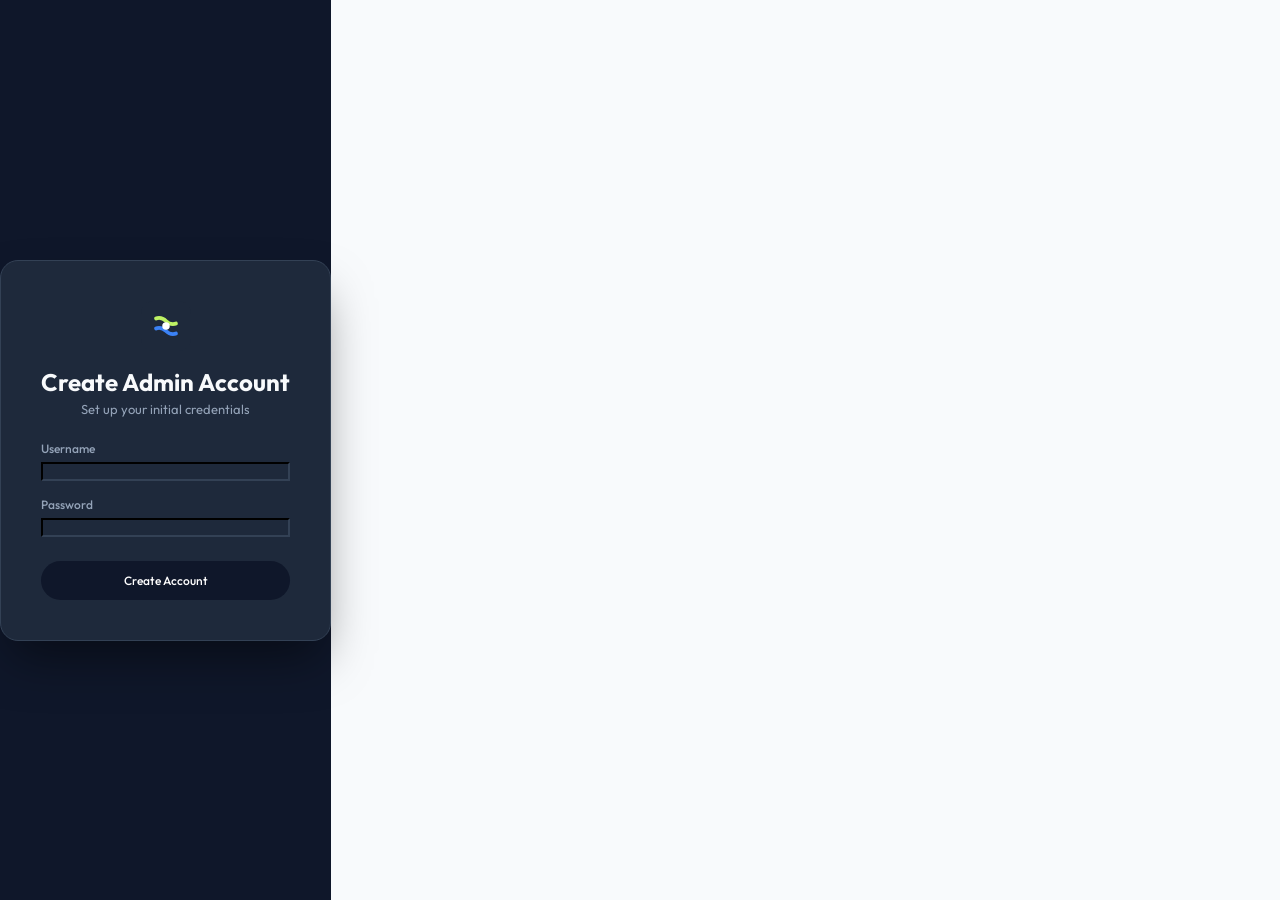
==== index.html @ 978e41ad "Add files via upload" ====
<!DOCTYPE html>
<html lang="en">
<head>
  <meta charset="UTF-8">
  <meta name="viewport" content="width=device-width, initial-scale=1.0">
  <meta name="description" content="Startify - Premium SaaS-style personal project tracker and process analytics dashboard. Measure, track, and optimize your workflows in real-time.">
  <title>Startify — Project Tracker & Process Dashboard</title>
  
  <!-- CSS Stylesheet -->
  <link rel="stylesheet" href="style.css">
  
  <!-- Chart.js CDN for Analytics Graphs -->
  <script src="https://cdn.jsdelivr.net/npm/chart.js"></script>
  <!-- jsPDF + html2canvas for PDF Export -->
  <script src="https://cdnjs.cloudflare.com/ajax/libs/jspdf/2.5.1/jspdf.umd.min.js"></script>
  <script src="https://cdnjs.cloudflare.com/ajax/libs/html2canvas/1.4.1/html2canvas.min.js"></script>
</head>
<body>
  
  <!-- ===== LOGIN VIEW ===== -->
  <div id="login-view-content" style="display: flex; align-items: center; justify-content: center; height: 100vh; background: #0f172a;">
    <div class="login-card">
      <div style="text-align: center; margin-bottom: 24px;">
        <svg viewBox="0 0 40 40" fill="none" style="width: 50px; height: 50px; display: inline-block; margin-bottom: 12px;">
          <rect width="40" height="40" rx="10" fill="#1e293b"/>
          <path d="M12 14C12 14 16 12 20 16C24 20 28 18 28 18" stroke="#bef264" stroke-width="3" stroke-linecap="round"/>
          <path d="M12 22C12 22 16 20 20 24C24 28 28 26 28 26" stroke="#3b82f6" stroke-width="3" stroke-linecap="round"/>
          <circle cx="20" cy="20" r="3" fill="#ffffff"/>
        </svg>
        <h2 id="login-title" style="color: #f8fafc; font-size: 24px;">Welcome Back</h2>
        <p id="login-subtitle" style="color: #94a3b8; font-size: 13px; margin-top: 4px;">Sign in to Startify Dashboard</p>
      </div>
      
      <form id="login-form" onsubmit="event.preventDefault();">
        <div class="form-group">
          <label style="color: #94a3b8;">Username</label>
          <input type="text" id="login-username" class="modal-input" required autocomplete="username" style="background: #1e293b; color: #fff; border-color: #334155;">
        </div>
        <div class="form-group" style="margin-top: 16px;">
          <label style="color: #94a3b8;">Password</label>
          <input type="password" id="login-password" class="modal-input" required autocomplete="current-password" style="background: #1e293b; color: #fff; border-color: #334155;">
        </div>
        <div id="login-error" style="color: #f43f5e; font-size: 12px; margin-top: 12px; display: none;">Invalid username or password.</div>
        <button type="submit" class="primary-btn" id="login-submit-btn" style="width: 100%; margin-top: 24px; padding: 12px; justify-content: center;">Sign In</button>
      </form>
    </div>
  </div>

  <!-- ===== MAIN APP (Hidden initially) ===== -->
  <div class="dashboard-container" id="app-container" style="display: none;">
    <!-- Sidebar Navigation -->
    <aside class="sidebar" aria-label="Main Navigation">
      <div class="logo-container">
        <!-- Startify Stylized double-arc Logo -->
        <svg class="logo-svg" viewBox="0 0 40 40" fill="none" xmlns="http://www.w3.org/2000/svg" id="sidebar-logo">
          <rect width="40" height="40" rx="10" fill="#0f172a"/>
          <path d="M12 14C12 14 16 12 20 16C24 20 28 18 28 18" stroke="#bef264" stroke-width="3" stroke-linecap="round"/>
          <path d="M12 22C12 22 16 20 20 24C24 28 28 26 28 26" stroke="#3b82f6" stroke-width="3" stroke-linecap="round"/>
          <circle cx="20" cy="20" r="3" fill="#ffffff"/>
        </svg>
      </div>
      
      <nav class="nav-links">
        <div class="nav-item active" title="Dashboard" id="nav-dashboard">
          <svg width="20" height="20" viewBox="0 0 24 24" fill="none" stroke="currentColor" stroke-width="2" stroke-linecap="round" stroke-linejoin="round"><rect x="3" y="3" width="7" height="9"></rect><rect x="14" y="3" width="7" height="5"></rect><rect x="14" y="12" width="7" height="9"></rect><rect x="3" y="16" width="7" height="5"></rect></svg>
        </div>
        <div class="nav-item" title="Projects" id="nav-projects-shortcut">
          <svg width="20" height="20" viewBox="0 0 24 24" fill="none" stroke="currentColor" stroke-width="2" stroke-linecap="round" stroke-linejoin="round"><path d="M22 19a2 2 0 0 1-2 2H4a2 2 0 0 1-2-2V5a2 2 0 0 1 2-2h5l2 3h9a2 2 0 0 1 2 2z"></path></svg>
        </div>
        <div class="nav-item" title="Task List" id="nav-tasks-shortcut">
          <svg width="20" height="20" viewBox="0 0 24 24" fill="none" stroke="currentColor" stroke-width="2" stroke-linecap="round" stroke-linejoin="round"><line x1="8" y1="6" x2="21" y2="6"></line><line x1="8" y1="12" x2="21" y2="12"></line><line x1="8" y1="18" x2="21" y2="18"></line><line x1="3" y1="6" x2="3.01" y2="6"></line><line x1="3" y1="12" x2="3.01" y2="12"></line><line x1="3" y1="18" x2="3.01" y2="18"></line></svg>
        </div>
        <div class="nav-item" title="Gantt Timeline" id="nav-calendar">
          <svg width="20" height="20" viewBox="0 0 24 24" fill="none" stroke="currentColor" stroke-width="2" stroke-linecap="round" stroke-linejoin="round"><rect x="3" y="5" width="8" height="4" rx="1"></rect><rect x="9" y="11" width="12" height="4" rx="1"></rect><rect x="5" y="17" width="10" height="4" rx="1"></rect></svg>
        </div>
        <div class="nav-item" title="Project History" id="nav-history">
          <svg width="20" height="20" viewBox="0 0 24 24" fill="none" stroke="currentColor" stroke-width="2" stroke-linecap="round" stroke-linejoin="round"><path d="M12 8v4l3 3"></path><path d="M3.05 11a9 9 0 1 1 .5 4M3 21v-4h4"></path></svg>
        </div>
      </nav>
      
      <div class="sidebar-footer">
        <div class="nav-item" title="Settings" id="nav-settings">
          <svg width="20" height="20" viewBox="0 0 24 24" fill="none" stroke="currentColor" stroke-width="2" stroke-linecap="round" stroke-linejoin="round"><circle cx="12" cy="12" r="3"></circle><path d="M19.4 15a1.65 1.65 0 0 0 .33 1.82l.06.06a2 2 0 1 1-2.83 2.83l-.06-.06a1.65 1.65 0 0 0-1.82-.33 1.65 1.65 0 0 0-1 1.51V21a2 2 0 0 1-4 0v-.09A1.65 1.65 0 0 0 9 19.4a1.65 1.65 0 0 0-1.82.33l-.06.06a2 2 0 1 1-2.83-2.83l.06-.06a1.65 1.65 0 0 0 .33-1.82 1.65 1.65 0 0 0-1.51-1H3a2 2 0 0 1 0-4h.09A1.65 1.65 0 0 0 4.6 9a1.65 1.65 0 0 0-.33-1.82l-.06-.06a2 2 0 1 1 2.83-2.83l.06.06a1.65 1.65 0 0 0 1.82.33H9a1.65 1.65 0 0 0 1-1.51V3a2 2 0 0 1 4 0v.09a1.65 1.65 0 0 0 1 1.51 1.65 1.65 0 0 0 1.82-.33l.06-.06a2 2 0 1 1 2.83 2.83l-.06.06a1.65 1.65 0 0 0-.33 1.82V9a1.65 1.65 0 0 0 1.51 1H21a2 2 0 0 1 0 4h-.09a1.65 1.65 0 0 0-1.51 1z"></path></svg>
        </div>
        <div class="nav-item" title="Logout" id="nav-logout">
          <svg width="20" height="20" viewBox="0 0 24 24" fill="none" stroke="currentColor" stroke-width="2" stroke-linecap="round" stroke-linejoin="round"><path d="M9 21H5a2 2 0 0 1-2-2V5a2 2 0 0 1 2-2h4"></path><polyline points="16 17 21 12 16 7"></polyline><line x1="21" y1="12" x2="9" y2="12"></line></svg>
        </div>
      </div>
    </aside>
    
    <!-- Main Scrollable Dashboard Panel -->
    <main class="main-panel">
      
      <!-- Top Header -->
      <header class="header">
        <div class="account-selector" style="position: relative;">
          <span class="account-breadcrumbs">All Workspace > Personal</span>
          <h1 class="account-title" id="workspace-title">
            My Workspace
            <svg viewBox="0 0 24 24" fill="none" stroke="currentColor" stroke-width="2.5" stroke-linecap="round" stroke-linejoin="round"><polyline points="6 9 12 15 18 9"></polyline></svg>
          </h1>
          <div class="workspace-dropdown hidden" id="workspace-dropdown-menu">
            <!-- Dynamic projects list will be inserted here -->
          </div>
        </div>
        
        <div class="search-bar-container">
          <svg class="search-icon" viewBox="0 0 24 24" fill="none" stroke="currentColor" stroke-width="2" stroke-linecap="round" stroke-linejoin="round"><circle cx="11" cy="11" r="8"></circle><line x1="21" y1="21" x2="16.65" y2="16.65"></line></svg>
          <input type="text" class="search-input" id="global-search" placeholder="Search tasks, priorities, or project name...">
        </div>
        
        <div class="header-actions">
          <button class="header-btn" id="btn-export" title="Export JSON Backup">
            <svg width="18" height="18" viewBox="0 0 24 24" fill="none" stroke="currentColor" stroke-width="2" stroke-linecap="round" stroke-linejoin="round"><path d="M21 15v4a2 2 0 0 1-2 2H5a2 2 0 0 1-2-2v-4"></path><polyline points="17 8 12 3 7 8"></polyline><line x1="12" y1="3" x2="12" y2="15"></line></svg>
          </button>
          <button class="header-btn" id="btn-import" title="Import JSON Backup">
            <svg width="18" height="18" viewBox="0 0 24 24" fill="none" stroke="currentColor" stroke-width="2" stroke-linecap="round" stroke-linejoin="round"><path d="M21 15v4a2 2 0 0 1-2 2H5a2 2 0 0 1-2-2v-4"></path><polyline points="7 10 12 15 17 10"></polyline><line x1="12" y1="15" x2="12" y2="3"></line></svg>
          </button>
          <input type="file" id="import-file-input" class="hidden" accept=".json">
          <img class="avatar-img" src="https://images.unsplash.com/photo-1534528741775-53994a69daeb?auto=format&fit=crop&w=100&h=100&q=80" alt="User Avatar" id="user-avatar-btn">
        </div>
      </header>
      
      <div id="dashboard-view-content" style="display: flex; flex-direction: column; gap: 24px;">
        <!-- KPI Row (Identical to Startify KPI Badges) -->
      <section class="kpi-row" aria-label="Key Performance Indicators">
        
        <!-- Completed Goals -->
        <div class="kpi-card kpi-green" id="kpi-completed-goals">
          <div class="kpi-header">
            <span class="kpi-title">Goals Completed</span>
            <span class="kpi-percentage" id="kpi-completed-pct">0%</span>
          </div>
          <div class="kpi-value-container">
            <span class="kpi-value" id="kpi-completed-count">0</span>
          </div>
          <div class="kpi-progress-container">
            <div class="progress-bar-bg">
              <div class="progress-bar-fill" id="kpi-completed-progress-fill" style="width: 0%;"></div>
            </div>
          </div>
        </div>
        
        <!-- Active Tracking -->
        <div class="kpi-card kpi-yellow" id="kpi-active-tracking">
          <div class="kpi-header">
            <span class="kpi-title">Active Tracking</span>
            <span class="kpi-percentage" id="kpi-active-pct">0%</span>
          </div>
          <div class="kpi-value-container">
            <span class="kpi-value" id="kpi-active-count">0</span>
          </div>
          <div class="kpi-progress-container">
            <div class="progress-bar-bg">
              <div class="progress-bar-fill" id="kpi-active-progress-fill" style="width: 0%;"></div>
            </div>
          </div>
        </div>
        
        <!-- Setup Required (Total Tasks) -->
        <div class="kpi-card kpi-blue" id="kpi-setup-required">
          <div class="kpi-header">
            <span class="kpi-title">Setup / Total Tasks</span>
            <span class="kpi-percentage">Total</span>
          </div>
          <div class="kpi-value-container">
            <span class="kpi-value" id="kpi-total-count">0</span>
          </div>
          <div class="kpi-progress-container">
            <div class="progress-bar-bg">
              <div class="progress-bar-fill progress-bar-striped" id="kpi-total-progress-fill" style="width: 100%;"></div>
            </div>
          </div>
        </div>
        
        <!-- Critical Items (High priority) -->
        <div class="kpi-card kpi-red" id="kpi-errors">
          <div class="kpi-header">
            <span class="kpi-title">High Priority / Urgent</span>
            <span class="kpi-percentage" id="kpi-critical-pct">0%</span>
          </div>
          <div class="kpi-value-container">
            <span class="kpi-value" id="kpi-critical-count">0</span>
          </div>
          <div class="kpi-progress-container">
            <div class="progress-bar-bg">
              <div class="progress-bar-fill" id="kpi-critical-progress-fill" style="width: 0%; background-color: var(--color-red);"></div>
            </div>
          </div>
        </div>
      </section>
      
      <!-- Two-Column Layout (Left: projects, tasks, calendar; Right: sticky dark widget) -->
      <div class="dashboard-content-layout">
        
        <!-- Left Column (Main Scrollable Content) -->
        <div class="main-content-column">
          
          <!-- Projects Tracker & Progress Graph -->
          <div class="grid-card">
            <div class="card-header">
              <div class="card-title-group">
                <h2 class="card-title">Projects Directory</h2>
                <span class="card-subtitle" id="project-directory-count">Total 3 projects active</span>
              </div>
              <div class="card-controls">
                <button class="primary-btn" id="btn-add-project">
                  <svg width="14" height="14" viewBox="0 0 24 24" fill="none" stroke="currentColor" stroke-width="2.5" stroke-linecap="round" stroke-linejoin="round"><line x1="12" y1="5" x2="12" y2="19"></line><line x1="5" y1="12" x2="19" y2="12"></line></svg>
                  New Project
                </button>
              </div>
            </div>
            
            <!-- Projects List Container -->
            <div class="projects-list" id="projects-list-container">
              <!-- Dynamic elements will insert here -->
            </div>
            
            <!-- Line Chart showing progress comparison -->
            <div class="chart-container">
              <canvas id="progressLineChart"></canvas>
            </div>
          </div>

          <!-- Selected Project Tasks (Process Kanban list) -->
          <section class="bottom-panel" id="project-tasks-section">
            <div class="tasks-table-card">
              <div class="card-header" style="margin-bottom: 20px;">
                <div class="card-title-group">
                  <h2 class="card-title" id="selected-project-title">Project: Startify UI/UX Design</h2>
                  <span class="card-subtitle" id="selected-project-desc">Manage processes, updates, and checklist for the selected project.</span>
                </div>
                <div class="card-controls">
                  <button class="secondary-btn" id="btn-edit-project" style="margin-right: 4px;">Edit Project Details</button>
                  <button class="secondary-btn" id="btn-delete-project" style="margin-right: 4px; color: var(--color-red);">Delete Project</button>
                  <button class="secondary-btn" id="btn-archive-project" style="margin-right: 4px; color: var(--color-green);">
                    <svg width="13" height="13" viewBox="0 0 24 24" fill="none" stroke="currentColor" stroke-width="2.5" stroke-linecap="round" stroke-linejoin="round" style="vertical-align: middle; margin-right: 3px;"><polyline points="21 8 21 21 3 21 3 8"></polyline><rect x="1" y="3" width="22" height="5"></rect><line x1="10" y1="12" x2="14" y2="12"></line></svg>
                    Archive
                  </button>
                  <button class="primary-btn" id="btn-add-task">
                    <svg width="14" height="14" viewBox="0 0 24 24" fill="none" stroke="currentColor" stroke-width="2.5" stroke-linecap="round" stroke-linejoin="round"><line x1="12" y1="5" x2="12" y2="19"></line><line x1="5" y1="12" x2="19" y2="12"></line></svg>
                    Add Process Step
                  </button>
                </div>
              </div>
              
              <div style="overflow-x: auto; width: 100%;">
                <table class="tasks-table" style="width: 100%; min-width: 900px;">
                  <thead>
                    <tr>
                      <th style="width: 50px;">No.</th>
                      <th style="width: 140px; text-align: center;">Action</th>
                      <th>Task Detail</th>
                      <th style="width: 120px;">PIC</th>
                      <th style="width: 150px;">Plan Date</th>
                      <th style="width: 150px;">Actual Date</th>
                      <th style="width: 120px;">Status</th>
                    </tr>
                  </thead>
                  <tbody id="tasks-table-body">
                    <!-- Rendered via JS -->
                  </tbody>
                </table>
              </div>
            </div>
          </section>

        </div> <!-- /Left Column -->

        <!-- Right Column (Sticky Side Widget) -->
        <aside class="side-content-column">
          <!-- Dark Live Activity Box (Startify style widget) -->
          <div class="dark-widget">
            <div class="dark-widget-header">
              <span class="dark-widget-title">Live Process Activity</span>
              <div class="live-indicator">
                <div class="live-dot"></div>
                <span>TRACKING</span>
              </div>
            </div>
            
            <div class="dark-widget-main">
              <div class="dark-widget-number" id="live-in-progress-count">0</div>
              <div class="dark-widget-subtitle">Tasks currently in-progress</div>
              
              <!-- Dynamic simulated bar chart heights -->
              <div class="live-chart-container" id="live-bars-chart">
                <!-- Rendered via JS -->
              </div>
            </div>
            
            
            <div class="dark-widget-footer">
              <div class="footer-item">
                <span class="footer-label">My Overall Efficiency</span>
                <span class="footer-value">
                  <span id="footer-efficiency-pct">0%</span>
                  <span class="footer-bar-container">
                    <span class="footer-bar-fill" id="footer-efficiency-fill" style="width: 0%;"></span>
                  </span>
                </span>
              </div>
              <div class="footer-item">
                <span class="footer-label">Avg. Task Success Rate</span>
                <span class="footer-value" id="footer-success-rate">0%</span>
              </div>
              <div class="footer-item">
                <span class="footer-label">Active Project Burden</span>
                <span class="footer-value" id="footer-active-burden">0</span>
              </div>
            </div>
          </div>

          <!-- Active Processes Card (Shows in-progress tasks, details & uploaded images) -->
          <div class="grid-card" id="active-processes-widget" style="padding: 20px;">
            <div class="card-header" style="margin-bottom: 12px; padding-bottom: 8px; border-bottom: 1px solid var(--border-color-dark);">
              <div class="card-title-group">
                <h3 class="card-title" style="font-size: 14px; font-weight: 600;">Active Processes</h3>
                <span class="card-subtitle">Detailed view of in-progress tasks</span>
              </div>
            </div>
            <div id="active-processes-list" style="display: flex; flex-direction: column; gap: 16px; max-height: 400px; overflow-y: auto; padding-right: 4px;">
              <!-- Rendered via JS -->
            </div>
          </div>
        </aside>

      </div> <!-- /Two-Column Layout -->

      <!-- Gantt Timeline View (Replaces monthly calendar and spans full width) -->
      <section class="grid-card" id="calendar-view-content" style="width: 100%; margin-top: 12px; min-width: 0;">
        <div class="card-header">
          <div class="card-title-group">
            <h2 class="card-title" id="gantt-chart-title">Project Gantt Chart Timeline</h2>
            <span class="card-subtitle" id="gantt-chart-subtitle">Visualize process steps, durations, overlapping schedules, and status progress.</span>
          </div>
        </div>
        
        <div style="overflow-x: auto; width: 100%; margin-top: 16px;">
          <table class="tasks-table gantt-table" style="min-width: 2400px; width: 100%;">
            <thead id="gantt-table-head">
              <!-- Generated via JS -->
            </thead>
            <tbody id="gantt-table-body">
              <!-- Generated via JS -->
            </tbody>
          </table>
        </div>
      </section>

      </div> <!-- /dashboard-view-content -->

      <!-- ===== HISTORY VIEW ===== -->
      <div id="history-view-content" style="display: none; flex-direction: column; gap: 24px; padding: 0;">
        
        <!-- History Header -->
        <div class="grid-card" style="padding: 24px 28px;">
          <div class="card-header" style="margin-bottom: 0;">
            <div class="card-title-group">
              <h2 class="card-title">Project History Archive</h2>
              <span class="card-subtitle" id="history-count-label">Archived completed projects</span>
            </div>
            <div class="card-controls">
              <button class="secondary-btn" id="btn-back-to-dashboard">
                <svg width="13" height="13" viewBox="0 0 24 24" fill="none" stroke="currentColor" stroke-width="2.5" style="vertical-align: middle; margin-right: 4px;"><polyline points="15 18 9 12 15 6"></polyline></svg>
                Back to Dashboard
              </button>
            </div>
          </div>
        </div>

        <!-- History Cards Grid -->
        <div id="history-cards-container" style="display: grid; grid-template-columns: 1fr; gap: 16px;">
          <!-- Rendered via JS -->
        </div>

      </div> <!-- /history-view-content -->

      <!-- ===== SETTINGS VIEW ===== -->
      <div id="settings-view-content" style="display: none; flex-direction: column; gap: 24px; padding: 0;">
        <div class="grid-card" style="padding: 24px 28px;">
          <div class="card-header" style="margin-bottom: 16px; border-bottom: 1px solid var(--border-color-dark); padding-bottom: 16px;">
            <div class="card-title-group">
              <h2 class="card-title">System Settings</h2>
              <span class="card-subtitle">Manage users, security, and application preferences</span>
            </div>
          </div>

          <div style="display: grid; grid-template-columns: 1fr 2fr; gap: 32px;">
            <div>
              <h3 style="font-size: 14px; font-weight: 600; margin-bottom: 12px; color: var(--text-primary);">User Management</h3>
              <p style="font-size: 13px; color: var(--text-muted); line-height: 1.5;">Add new administrators or change existing passwords. Users created here can log into the dashboard.</p>
            </div>

            <div>
              <div id="users-list-container" style="display: flex; flex-direction: column; gap: 12px; margin-bottom: 24px;">
                <!-- Rendered via JS -->
              </div>

              <div style="background: var(--bg-primary); border: 1px solid var(--border-color); border-radius: var(--border-radius-md); padding: 16px;">
                <h4 style="font-size: 13px; font-weight: 600; margin-bottom: 12px;">Add New User</h4>
                <form id="add-user-form" style="display: grid; grid-template-columns: 1fr 1fr auto; gap: 12px; align-items: end;">
                  <div class="form-group">
                    <label>Username</label>
                    <input type="text" id="new-username" class="modal-input" required>
                  </div>
                  <div class="form-group">
                    <label>Password</label>
                    <input type="password" id="new-password" class="modal-input" required>
                  </div>
                  <button type="submit" class="primary-btn" style="height: 38px;">Add User</button>
                </form>
              </div>
            </div>
          </div>
        </div>
      </div> <!-- /settings-view-content -->
      
    </main>
  </div>

  <!-- Dialog Modals -->
  
  <!-- Add/Edit Project Modal -->
  <div class="modal-overlay" id="project-modal">
    <div class="modal-content">
      <div class="modal-header">
        <h3 class="modal-title" id="project-modal-title">New Project</h3>
        <button class="close-btn" id="btn-close-project-modal">
          <svg width="20" height="20" viewBox="0 0 24 24" fill="none" stroke="currentColor" stroke-width="2" stroke-linecap="round" stroke-linejoin="round"><line x1="18" y1="6" x2="6" y2="18"></line><line x1="6" y1="6" x2="18" y2="18"></line></svg>
        </button>
      </div>
      <form id="project-form">
        <input type="hidden" id="project-modal-id">
        <div class="form-group">
          <label for="project-modal-name">Project Name</label>
          <input type="text" class="form-control" id="project-modal-name" required placeholder="e.g. Mobile App Redesign">
        </div>
        <div class="form-group">
          <label for="project-modal-desc">Description</label>
          <input type="text" class="form-control" id="project-modal-desc" placeholder="Brief outline of the project goals...">
        </div>
        <div class="form-row" style="display: grid; grid-template-columns: 1fr 1fr; gap: 12px;">
          <div class="form-group">
            <label for="project-modal-category">Category</label>
            <input type="text" class="form-control" id="project-modal-category" placeholder="e.g. Design, Dev, Study">
          </div>
          <div class="form-group">
            <label for="project-modal-priority">Priority</label>
            <select class="form-control" id="project-modal-priority">
              <option value="Low">Low</option>
              <option value="Medium" selected>Medium</option>
              <option value="High">High</option>
              <option value="Critical">Critical</option>
            </select>
          </div>
        </div>
        <div class="form-row" style="display: grid; grid-template-columns: 1fr 1fr; gap: 12px; margin-top: 12px;">
          <div class="form-group">
            <label for="project-modal-start-date">Start Date</label>
            <input type="date" class="form-control" id="project-modal-start-date" required>
          </div>
          <div class="form-group">
            <label for="project-modal-end-date">End Date</label>
            <input type="date" class="form-control" id="project-modal-end-date" required>
          </div>
        </div>
        <div class="form-group">
          <label>Theme Color Accent</label>
          <div class="color-picker-grid" id="project-color-picker">
            <div class="color-option selected" style="background-color: #3b82f6;" data-color="#3b82f6"></div>
            <div class="color-option" style="background-color: #10b981;" data-color="#10b981"></div>
            <div class="color-option" style="background-color: #eab308;" data-color="#eab308"></div>
            <div class="color-option" style="background-color: #f43f5e;" data-color="#f43f5e"></div>
            <div class="color-option" style="background-color: #8b5cf6;" data-color="#8b5cf6"></div>
            <div class="color-option" style="background-color: #64748b;" data-color="#64748b"></div>
          </div>
        </div>
        <div class="modal-actions">
          <button type="button" class="secondary-btn" id="btn-cancel-project">Cancel</button>
          <button type="submit" class="primary-btn">Save Project</button>
        </div>
      </form>
    </div>
  </div>

  <!-- Add/Edit Task Modal -->
  <div class="modal-overlay" id="task-modal">
    <div class="modal-content">
      <div class="modal-header">
        <h3 class="modal-title" id="task-modal-title">New Process Step</h3>
        <button class="close-btn" id="btn-close-task-modal">
          <svg width="20" height="20" viewBox="0 0 24 24" fill="none" stroke="currentColor" stroke-width="2" stroke-linecap="round" stroke-linejoin="round"><line x1="18" y1="6" x2="6" y2="18"></line><line x1="6" y1="6" x2="18" y2="18"></line></svg>
        </button>
      </div>
      <form id="task-form">
        <input type="hidden" id="task-modal-id">
        <div class="form-group">
          <label for="task-modal-name">Task Description / Process Name</label>
          <input type="text" class="form-control" id="task-modal-name" required placeholder="e.g. Sketch dashboard wireframes">
        </div>
        <div class="form-row" style="display: grid; grid-template-columns: 1fr 1fr; gap: 12px; margin-top: 12px;">
          <div class="form-group">
            <label for="task-modal-pic">PIC (Person in Charge)</label>
            <input type="text" class="form-control" id="task-modal-pic" placeholder="e.g. QCC Team, Maintenance">
          </div>
          <div class="form-group">
            <label for="task-modal-priority">Priority</label>
            <select class="form-control" id="task-modal-priority">
              <option value="Low">Low</option>
              <option value="Medium" selected>Medium</option>
              <option value="High">High</option>
              <option value="Critical">Critical</option>
            </select>
          </div>
        </div>

        <div class="form-row" style="display: grid; grid-template-columns: 1fr 1fr; gap: 12px; margin-top: 12px;">
          <div class="form-group">
            <label for="task-modal-plan-start">Plan Start Date</label>
            <input type="date" class="form-control" id="task-modal-plan-start" required>
          </div>
          <div class="form-group">
            <label for="task-modal-plan-end">Plan End Date</label>
            <input type="date" class="form-control" id="task-modal-plan-end" required>
          </div>
        </div>

        <div class="form-row" style="display: grid; grid-template-columns: 1fr 1fr; gap: 12px; margin-top: 12px;">
          <div class="form-group">
            <label for="task-modal-actual-start">Actual Start Date (Optional)</label>
            <input type="date" class="form-control" id="task-modal-actual-start">
          </div>
          <div class="form-group">
            <label for="task-modal-actual-end">Actual End Date (Optional)</label>
            <input type="date" class="form-control" id="task-modal-actual-end">
          </div>
        </div>

        <div class="form-group" style="margin-top: 12px;">
          <label for="task-modal-status">Process Stage</label>
          <select class="form-control" id="task-modal-status">
            <option value="Backlog">Backlog</option>
            <option value="In Progress">In Progress</option>
            <option value="Review">In Review</option>
            <option value="Completed">Completed</option>
          </select>
        </div>

        <!-- Task Details & Notes -->
        <div class="form-group" style="margin-top: 12px;">
          <label for="task-modal-notes">Process Details / Progress Notes</label>
          <textarea class="form-control" id="task-modal-notes" rows="3" placeholder="Describe the current progress, blockages, or details..."></textarea>
        </div>

        <!-- Task Image Upload -->
        <div class="form-group" style="margin-top: 12px;">
          <label for="task-modal-image">Upload Progress/Status Image</label>
          <input type="file" id="task-modal-image" class="form-control" accept="image/*">
          <input type="hidden" id="task-modal-image-base64">
          <div id="task-modal-image-preview" style="margin-top: 8px; display: none; flex-direction: column; gap: 6px;">
            <img src="" style="max-width: 100%; max-height: 120px; object-fit: contain; border-radius: var(--border-radius-sm); border: 1px solid var(--border-color-dark);">
            <button type="button" id="btn-remove-task-image" class="secondary-btn" style="padding: 4px 8px; font-size: 11px; align-self: flex-start;">Remove Image</button>
          </div>
        </div>

        <div class="modal-actions" style="margin-top: 20px;">
          <button type="button" class="secondary-btn" id="btn-cancel-task">Cancel</button>
          <button type="submit" class="primary-btn">Save Step</button>
        </div>
      </form>
    </div>
  </div>

  <!-- JavaScript Application Entry point -->
  <script src="mockData.js"></script>
  <script src="app.js?v=2"></script>
</body>
</html>
---- style.css ----
/* Import Outfit font from Google Fonts */
@import url('https://fonts.googleapis.com/css2?family=Outfit:wght@300;400;500;600;700&display=swap');

/* CSS Reset & Variable Definitions */
:root {
  --bg-primary: #f8fafc;
  --bg-sidebar: #ffffff;
  --bg-card: #ffffff;
  --border-color: #f1f5f9;
  --border-color-dark: #e2e8f0;
  
  --text-primary: #0f172a;
  --text-secondary: #475569;
  --text-muted: #94a3b8;
  
  /* Startify Color Accents */
  --color-green: #10b981;
  --color-green-light: #ecfdf5;
  --color-yellow: #eab308;
  --color-yellow-lime: #a3e635; /* Neon yellow/lime in Startify */
  --color-yellow-light: #fef9c3;
  --color-blue: #3b82f6;
  --color-blue-light: #eff6ff;
  --color-red: #f43f5e;
  --color-red-light: #fff1f2;
  
  /* Dark Widget Palette */
  --bg-dark-card: #0f172a;
  --text-dark-primary: #ffffff;
  --text-dark-secondary: #94a3b8;
  --border-dark-card: #1e293b;
  
  /* Styling Tokens */
  --shadow-soft: 0 4px 30px rgba(0, 0, 0, 0.02);
  --shadow-card: 0 10px 40px -10px rgba(15, 23, 42, 0.03), 0 1px 3px rgba(15, 23, 42, 0.01);
  --shadow-dark: 0 20px 40px -15px rgba(0, 0, 0, 0.3);
  --border-radius-sm: 8px;
  --border-radius-md: 12px;
  --border-radius-lg: 18px;
  --border-radius-full: 9999px;
  
  --transition-smooth: all 0.3s cubic-bezier(0.4, 0, 0.2, 1);
}

* {
  box-sizing: border-box;
  margin: 0;
  padding: 0;
}

body {
  font-family: 'Outfit', sans-serif;
  background-color: var(--bg-primary);
  color: var(--text-primary);
  height: 100vh;
  overflow: hidden;
  display: flex;
}

/* Dashboard Layout */
.dashboard-container {
  display: flex;
  width: 100%;
  height: 100vh;
}

/* Narrow Sidebar */
.sidebar {
  width: 80px;
  background-color: var(--bg-sidebar);
  border-right: 1px solid var(--border-color-dark);
  display: flex;
  flex-direction: column;
  align-items: center;
  justify-content: space-between;
  padding: 24px 0;
  z-index: 10;
  flex-shrink: 0;
}

.logo-container {
  margin-bottom: 24px;
}

.logo-svg {
  width: 36px;
  height: 36px;
  cursor: pointer;
}

.nav-links {
  display: flex;
  flex-direction: column;
  gap: 16px;
  align-items: center;
  flex-grow: 1;
  justify-content: center;
}

.nav-item {
  width: 48px;
  height: 48px;
  border-radius: var(--border-radius-md);
  display: flex;
  align-items: center;
  justify-content: center;
  color: var(--text-muted);
  cursor: pointer;
  transition: var(--transition-smooth);
  position: relative;
}

.nav-item:hover, .nav-item.active {
  color: var(--text-primary);
  background-color: var(--bg-primary);
}

.nav-item.active::after {
  content: '';
  position: absolute;
  left: 0;
  width: 4px;
  height: 16px;
  background-color: var(--color-blue);
  border-radius: 0 var(--border-radius-sm) var(--border-radius-sm) 0;
}

.sidebar-footer {
  margin-top: auto;
}

/* Main Dashboard Panel */
.main-panel {
  flex-grow: 1;
  display: flex;
  flex-direction: column;
  height: 100vh;
  overflow-y: auto;
  padding: 24px;
  gap: 24px;
}

/* Header Component */
.header {
  display: flex;
  align-items: center;
  justify-content: space-between;
  padding-bottom: 8px;
}

.account-selector {
  display: flex;
  flex-direction: column;
}

.account-breadcrumbs {
  font-size: 11px;
  color: var(--text-muted);
  text-transform: uppercase;
  letter-spacing: 0.5px;
}

.account-title {
  font-size: 18px;
  font-weight: 600;
  color: var(--text-primary);
  display: flex;
  align-items: center;
  gap: 6px;
  cursor: pointer;
}

.account-title svg {
  width: 14px;
  height: 14px;
  color: var(--text-muted);
}

.search-bar-container {
  width: 400px;
  position: relative;
}

.search-input {
  width: 100%;
  padding: 10px 16px 10px 40px;
  border: 1px solid var(--border-color-dark);
  background-color: #ffffff;
  border-radius: var(--border-radius-full);
  font-family: inherit;
  font-size: 13px;
  color: var(--text-primary);
  outline: none;
  transition: var(--transition-smooth);
}

.search-input:focus {
  border-color: var(--color-blue);
  box-shadow: 0 0 0 3px rgba(59, 130, 246, 0.1);
}

.search-icon {
  position: absolute;
  left: 14px;
  top: 50%;
  transform: translateY(-50%);
  width: 16px;
  height: 16px;
  color: var(--text-muted);
}

.header-actions {
  display: flex;
  align-items: center;
  gap: 12px;
}

.header-btn {
  width: 38px;
  height: 38px;
  border-radius: var(--border-radius-full);
  border: 1px solid var(--border-color-dark);
  background-color: #ffffff;
  display: flex;
  align-items: center;
  justify-content: center;
  color: var(--text-secondary);
  cursor: pointer;
  transition: var(--transition-smooth);
}

.header-btn:hover {
  background-color: var(--bg-primary);
  color: var(--text-primary);
}

.avatar-img {
  width: 36px;
  height: 36px;
  border-radius: var(--border-radius-full);
  object-fit: cover;
  border: 2px solid #ffffff;
  box-shadow: var(--shadow-soft);
  cursor: pointer;
}

/* KPI Badges Row */
.kpi-row {
  display: grid;
  grid-template-columns: repeat(4, 1fr);
  gap: 16px;
}

.kpi-card {
  background-color: var(--bg-card);
  border: 1px solid var(--border-color);
  border-radius: var(--border-radius-lg);
  padding: 16px 20px;
  box-shadow: var(--shadow-card);
  display: flex;
  flex-direction: column;
  justify-content: space-between;
  gap: 12px;
  position: relative;
  overflow: hidden;
  transition: var(--transition-smooth);
}

.kpi-card:hover {
  transform: translateY(-2px);
}

.kpi-header {
  display: flex;
  align-items: center;
  justify-content: space-between;
}

.kpi-title {
  font-size: 13px;
  font-weight: 500;
  color: var(--text-secondary);
}

.kpi-value-container {
  display: flex;
  align-items: baseline;
  gap: 8px;
}

.kpi-value {
  font-size: 28px;
  font-weight: 700;
  color: var(--text-primary);
}

.kpi-percentage {
  font-size: 12px;
  font-weight: 600;
  padding: 2px 6px;
  border-radius: var(--border-radius-full);
}

/* Startify specific color styles for KPI cards */
.kpi-green {
  border-left: 4px solid var(--color-green);
}
.kpi-green .kpi-percentage {
  background-color: var(--color-green-light);
  color: var(--color-green);
}
.kpi-green .progress-bar-fill {
  background-color: var(--color-green);
}

.kpi-yellow {
  border-left: 4px solid var(--color-yellow-lime);
}
.kpi-yellow .kpi-percentage {
  background-color: var(--color-yellow-light);
  color: #854d0e;
}
.kpi-yellow .progress-bar-fill {
  background-color: var(--color-yellow-lime);
}

.kpi-blue {
  border-left: 4px solid var(--color-blue);
}
.kpi-blue .kpi-percentage {
  background-color: var(--color-blue-light);
  color: var(--color-blue);
}
.kpi-blue .progress-bar-fill {
  background-color: var(--color-blue);
}

.kpi-red {
  border-left: 4px solid var(--color-red);
}
.kpi-red .kpi-percentage {
  background-color: var(--color-red-light);
  color: var(--color-red);
}

/* Custom Progress Indicator inside KPI Cards */
.kpi-progress-container {
  width: 100%;
}

.progress-bar-bg {
  width: 100%;
  height: 6px;
  background-color: #f1f5f9;
  border-radius: var(--border-radius-full);
  overflow: hidden;
  margin-top: 4px;
}

.progress-bar-fill {
  height: 100%;
  width: 0%;
  border-radius: var(--border-radius-full);
  transition: width 0.8s cubic-bezier(0.4, 0, 0.2, 1);
}

/* Stripe effect for total tasks setup */
.progress-bar-striped {
  background-image: linear-gradient(
    45deg,
    var(--color-blue) 25%,
    #60a5fa 25%,
    #60a5fa 50%,
    var(--color-blue) 50%,
    var(--color-blue) 75%,
    #60a5fa 75%,
    #60a5fa 100%
  );
  background-size: 15px 15px;
  animation: progress-stripes 1s linear infinite;
}

@keyframes progress-stripes {
  0% { background-position: 0 0; }
  100% { background-position: 15px 0; }
}

/* Restructured Two-Column Content Layout */
.dashboard-content-layout {
  display: grid;
  grid-template-columns: 2.3fr 1fr;
  gap: 20px;
  align-items: start;
  min-width: 0;
}

.main-content-column {
  display: flex;
  flex-direction: column;
  gap: 24px;
  min-width: 0;
  overflow: hidden;
}

.side-content-column {
  position: sticky;
  top: 0;
  align-self: start;  /* KEY: prevents stretching to full column height */
  display: flex;
  flex-direction: column;
  gap: 20px;
  max-height: calc(100vh - 48px);
  overflow-y: auto;
  overflow-x: hidden;
  scrollbar-width: thin;
  scrollbar-color: var(--border-color-dark) transparent;
}

.grid-card {
  background-color: var(--bg-card);
  border: 1px solid var(--border-color);
  border-radius: var(--border-radius-lg);
  padding: 24px;
  box-shadow: var(--shadow-card);
  display: flex;
  flex-direction: column;
  gap: 20px;
}

/* Dark Widget (Startify live active users block) */
.dark-widget {
  background-color: var(--bg-dark-card);
  color: var(--text-dark-primary);
  border-radius: var(--border-radius-lg);
  padding: 24px;
  box-shadow: var(--shadow-dark);
  display: flex;
  flex-direction: column;
  justify-content: space-between;
  gap: 16px;
  position: relative;
}

.dark-widget-header {
  display: flex;
  align-items: center;
  justify-content: space-between;
}

.dark-widget-title {
  font-size: 14px;
  font-weight: 500;
  color: var(--text-dark-secondary);
}

.live-indicator {
  display: flex;
  align-items: center;
  gap: 6px;
  font-size: 11px;
  background-color: rgba(16, 185, 129, 0.1);
  color: var(--color-green);
  padding: 3px 8px;
  border-radius: var(--border-radius-full);
  font-weight: 600;
}

.live-dot {
  width: 6px;
  height: 6px;
  border-radius: 50%;
  background-color: var(--color-green);
  animation: pulse-dot 1.5s infinite;
}

@keyframes pulse-dot {
  0% { transform: scale(0.9); opacity: 0.5; }
  50% { transform: scale(1.3); opacity: 1; }
  100% { transform: scale(0.9); opacity: 0.5; }
}

.dark-widget-main {
  margin-top: 10px;
}

.dark-widget-number {
  font-size: 42px;
  font-weight: 700;
  margin-bottom: 2px;
}

.dark-widget-subtitle {
  font-size: 12px;
  color: var(--text-dark-secondary);
  margin-bottom: 16px;
}

/* Custom Live Bar Chart (rendered via div heights) */
.live-chart-container {
  display: flex;
  align-items: flex-end;
  justify-content: space-between;
  height: 80px;
  gap: 6px;
  margin: 10px 0;
}

.live-bar {
  flex-grow: 1;
  background-color: #334155;
  border-radius: var(--border-radius-sm) var(--border-radius-sm) 0 0;
  height: 20%;
  transition: var(--transition-smooth);
  cursor: pointer;
  position: relative;
}

.live-bar.active {
  background-color: var(--color-yellow);
}

.live-bar:hover::after {
  content: attr(data-tooltip);
  position: absolute;
  bottom: 100%;
  left: 50%;
  transform: translateX(-50%);
  background-color: #1e293b;
  color: #fff;
  padding: 4px 6px;
  font-size: 10px;
  border-radius: 4px;
  white-space: nowrap;
  pointer-events: none;
  z-index: 100;
}

.dark-widget-footer {
  margin-top: auto;
  border-top: 1px solid var(--border-dark-card);
  padding-top: 16px;
}

.footer-item {
  display: flex;
  align-items: center;
  justify-content: space-between;
  margin-bottom: 10px;
  font-size: 12px;
}

.footer-item:last-child {
  margin-bottom: 0;
}

.footer-label {
  color: var(--text-dark-secondary);
}

.footer-value {
  font-weight: 600;
  display: flex;
  align-items: center;
  gap: 4px;
}

.footer-bar-container {
  width: 80px;
  height: 4px;
  background-color: #334155;
  border-radius: var(--border-radius-full);
  overflow: hidden;
}

.footer-bar-fill {
  height: 100%;
  background-color: var(--color-yellow);
}

/* Project Lists / Controls on Left */
.card-header {
  display: flex;
  align-items: center;
  justify-content: space-between;
}

.card-title-group {
  display: flex;
  flex-direction: column;
}

.card-title {
  font-size: 16px;
  font-weight: 600;
  color: var(--text-primary);
}

.card-subtitle {
  font-size: 12px;
  color: var(--text-muted);
}

.card-controls {
  display: flex;
  gap: 8px;
}

.primary-btn {
  background-color: var(--text-primary);
  color: #ffffff;
  padding: 8px 16px;
  border-radius: var(--border-radius-full);
  font-family: inherit;
  font-size: 12px;
  font-weight: 500;
  border: none;
  cursor: pointer;
  display: flex;
  align-items: center;
  gap: 6px;
  transition: var(--transition-smooth);
}

.primary-btn:hover {
  background-color: #334155;
}

.secondary-btn {
  background-color: #ffffff;
  border: 1px solid var(--border-color-dark);
  color: var(--text-secondary);
  padding: 8px 16px;
  border-radius: var(--border-radius-full);
  font-family: inherit;
  font-size: 12px;
  font-weight: 500;
  cursor: pointer;
  transition: var(--transition-smooth);
}

.secondary-btn:hover {
  background-color: var(--bg-primary);
  color: var(--text-primary);
}

/* Projects Table-like list */
.projects-list {
  display: flex;
  flex-direction: column;
  gap: 12px;
}

.project-item {
  display: flex;
  align-items: center;
  justify-content: space-between;
  padding: 12px 16px;
  border: 1px solid var(--border-color);
  border-radius: var(--border-radius-md);
  transition: var(--transition-smooth);
  cursor: pointer;
}

.project-item:hover, .project-item.selected {
  border-color: var(--border-color-dark);
  background-color: var(--bg-primary);
}

.project-meta {
  display: flex;
  align-items: center;
  gap: 12px;
  width: 35%;
}

.project-color-dot {
  width: 12px;
  height: 12px;
  border-radius: 50%;
}

.project-name-group {
  display: flex;
  flex-direction: column;
}

.project-name {
  font-size: 14px;
  font-weight: 600;
  color: var(--text-primary);
}

.project-category {
  font-size: 11px;
  color: var(--text-muted);
}

.project-progress-col {
  width: 35%;
  display: flex;
  flex-direction: column;
  gap: 4px;
}

.project-progress-info {
  display: flex;
  justify-content: space-between;
  font-size: 11px;
  font-weight: 500;
  color: var(--text-secondary);
}

.project-actions-col {
  display: flex;
  gap: 8px;
}

.icon-btn {
  width: 30px;
  height: 30px;
  border-radius: 50%;
  border: 1px solid var(--border-color-dark);
  background-color: #ffffff;
  display: flex;
  align-items: center;
  justify-content: center;
  color: var(--text-secondary);
  cursor: pointer;
  transition: var(--transition-smooth);
}

.icon-btn:hover {
  background-color: var(--text-primary);
  color: #ffffff;
  border-color: var(--text-primary);
}

/* Chart Canvas container */
.chart-container {
  position: relative;
  height: 180px;
  width: 100%;
}

/* Bottom Row: Detailed Processes & Tasks (Like Startify channel table) */
.bottom-panel {
  display: flex;
  flex-direction: column;
  gap: 16px;
}

.tasks-table-card {
  background-color: var(--bg-card);
  border: 1px solid var(--border-color);
  border-radius: var(--border-radius-lg);
  padding: 24px;
  box-shadow: var(--shadow-card);
  overflow-x: auto;
}

.tasks-table {
  width: 100%;
  border-collapse: collapse;
  text-align: left;
}

.tasks-table th {
  padding: 12px 16px;
  font-size: 12px;
  font-weight: 500;
  color: var(--text-muted);
  border-bottom: 1px solid var(--border-color-dark);
  text-transform: uppercase;
  letter-spacing: 0.5px;
}

.tasks-table td {
  padding: 16px;
  font-size: 13px;
  color: var(--text-primary);
  border-bottom: 1px solid var(--border-color);
  vertical-align: middle;
}

.tasks-table tr:last-child td {
  border-bottom: none;
}

.tasks-table tr:hover td {
  background-color: var(--bg-primary);
}

/* Priority Badges */
.badge {
  font-size: 11px;
  font-weight: 600;
  padding: 3px 8px;
  border-radius: var(--border-radius-full);
  display: inline-block;
  text-transform: capitalize;
}

.badge-low {
  background-color: #f1f5f9;
  color: #475569;
}

.badge-medium {
  background-color: #fef3c7;
  color: #d97706;
}

.badge-high {
  background-color: #ffedd5;
  color: #ea580c;
}

.badge-critical {
  background-color: var(--color-red-light);
  color: var(--color-red);
}

/* Select boxes in cells */
.status-select {
  padding: 6px 12px;
  border: 1px solid var(--border-color-dark);
  background-color: #ffffff;
  border-radius: var(--border-radius-full);
  font-family: inherit;
  font-size: 12px;
  color: var(--text-secondary);
  outline: none;
  cursor: pointer;
  transition: var(--transition-smooth);
}

.status-select:focus {
  border-color: var(--color-blue);
}

/* Checkbox Toggle */
.checkbox-container {
  display: block;
  position: relative;
  padding-left: 28px;
  cursor: pointer;
  user-select: none;
}

.checkbox-container input {
  position: absolute;
  opacity: 0;
  cursor: pointer;
  height: 0;
  width: 0;
}

.checkmark {
  position: absolute;
  top: 50%;
  transform: translateY(-50%);
  left: 0;
  height: 18px;
  width: 18px;
  background-color: #ffffff;
  border: 2px solid var(--border-color-dark);
  border-radius: 4px;
  transition: var(--transition-smooth);
}

.checkbox-container:hover input ~ .checkmark {
  border-color: var(--text-muted);
}

.checkbox-container input:checked ~ .checkmark {
  background-color: var(--color-green);
  border-color: var(--color-green);
}

.checkmark::after {
  content: "";
  position: absolute;
  display: none;
}

.checkbox-container input:checked ~ .checkmark::after {
  display: block;
}

.checkbox-container .checkmark::after {
  left: 5px;
  top: 1px;
  width: 4px;
  height: 9px;
  border: solid white;
  border-width: 0 2px 2px 0;
  transform: rotate(45deg);
}

.task-name-checked {
  text-decoration: line-through;
  color: var(--text-muted);
}

/* Modal Overlay Styling */
.modal-overlay {
  position: fixed;
  top: 0;
  left: 0;
  width: 100vw;
  height: 100vh;
  background-color: rgba(15, 23, 42, 0.4);
  backdrop-filter: blur(8px);
  z-index: 1000;
  display: flex;
  align-items: center;
  justify-content: center;
  opacity: 0;
  pointer-events: none;
  transition: opacity 0.3s ease;
}

.modal-overlay.active {
  opacity: 1;
  pointer-events: all;
}

.modal-content {
  background-color: #ffffff;
  border: 1px solid var(--border-color-dark);
  border-radius: var(--border-radius-lg);
  padding: 30px;
  width: 500px;
  max-width: 90%;
  box-shadow: 0 20px 50px rgba(0, 0, 0, 0.1);
  transform: scale(0.95);
  transition: transform 0.3s ease;
  display: flex;
  flex-direction: column;
  gap: 20px;
}

.modal-overlay.active .modal-content {
  transform: scale(1);
}

.modal-header {
  display: flex;
  justify-content: space-between;
  align-items: center;
}

.modal-title {
  font-size: 18px;
  font-weight: 600;
}

.close-btn {
  background: none;
  border: none;
  cursor: pointer;
  color: var(--text-muted);
  transition: var(--transition-smooth);
}

.close-btn:hover {
  color: var(--text-primary);
}

.form-group {
  display: flex;
  flex-direction: column;
  gap: 6px;
}

.form-group label {
  font-size: 12px;
  font-weight: 500;
  color: var(--text-secondary);
}

.form-control {
  padding: 10px 14px;
  border: 1px solid var(--border-color-dark);
  border-radius: var(--border-radius-md);
  font-family: inherit;
  font-size: 13px;
  outline: none;
  transition: var(--transition-smooth);
}

.form-control:focus {
  border-color: var(--color-blue);
}

.color-picker-grid {
  display: flex;
  gap: 12px;
  margin-top: 4px;
}

.color-option {
  width: 24px;
  height: 24px;
  border-radius: 50%;
  cursor: pointer;
  border: 2px solid transparent;
  transition: var(--transition-smooth);
}

.color-option.selected {
  border-color: var(--text-primary);
  transform: scale(1.1);
}

.modal-actions {
  display: flex;
  justify-content: flex-end;
  gap: 10px;
  margin-top: 10px;
}

/* Animations and Helpers */
.hidden {
  display: none !important;
}

/* Responsive Customization */
@media (max-width: 1024px) {
  .middle-grid {
    grid-template-columns: 1fr;
  }
}

@media (max-width: 768px) {
  .kpi-row {
    grid-template-columns: repeat(2, 1fr);
  }
}
@media (max-width: 480px) {
  .kpi-row {
    grid-template-columns: 1fr;
  }
}

/* Calendar Timeline Styling */
.calendar-grid-container {
  display: flex;
  flex-direction: column;
  border: 1px solid var(--border-color-dark);
  border-radius: var(--border-radius-lg);
  overflow: hidden;
  background-color: #ffffff;
  margin-top: 16px;
  box-shadow: var(--shadow-soft);
}

.calendar-weekdays {
  display: grid;
  grid-template-columns: repeat(7, 1fr);
  background-color: var(--bg-primary);
  border-bottom: 1px solid var(--border-color-dark);
  text-align: center;
  font-weight: 600;
  font-size: 13px;
  color: var(--text-secondary);
  padding: 14px 0;
}

.calendar-days {
  display: grid;
  grid-template-columns: repeat(7, 1fr);
  grid-auto-rows: minmax(110px, 1fr);
  background-color: var(--border-color-dark);
  gap: 1px;
}

.calendar-day-cell {
  background-color: #ffffff;
  padding: 8px;
  display: flex;
  flex-direction: column;
  gap: 4px;
  overflow: hidden;
  position: relative;
  transition: background-color 0.2s ease;
}

.calendar-day-cell:hover {
  background-color: #f8fafc;
}

.calendar-day-number {
  font-size: 12px;
  font-weight: 600;
  color: var(--text-secondary);
  align-self: flex-end;
  margin-bottom: 4px;
}

.calendar-day-cell.today {
  background-color: #eff6ff;
}

.calendar-day-cell.today .calendar-day-number {
  color: var(--color-blue);
  font-weight: 700;
  background-color: #3b82f622;
  width: 22px;
  height: 22px;
  border-radius: 50%;
  display: flex;
  align-items: center;
  justify-content: center;
}

.calendar-day-cell.other-month {
  background-color: #fafafa;
}

.calendar-day-cell.other-month .calendar-day-number {
  color: var(--text-muted);
}

.calendar-events-container {
  display: flex;
  flex-direction: column;
  gap: 4px;
  flex-grow: 1;
  overflow-y: auto;
}

.calendar-event-bar {
  font-size: 10px;
  font-weight: 600;
  padding: 3px 6px;
  border-radius: 4px;
  color: #ffffff;
  white-space: nowrap;
  text-overflow: ellipsis;
  overflow: hidden;
  cursor: pointer;
  box-shadow: 0 1px 2px rgba(0,0,0,0.05);
  transition: transform 0.1s ease;
}

.calendar-event-bar:hover {
  transform: translateY(-1px);
  filter: brightness(1.05);
}

/* Workspace Dropdown Styling */
.workspace-dropdown {
  position: absolute;
  top: 100%;
  left: 0;
  margin-top: 8px;
  background-color: #ffffff;
  border: 1px solid var(--border-color-dark);
  border-radius: var(--border-radius-md);
  box-shadow: 0 10px 25px -5px rgba(0, 0, 0, 0.08), 0 8px 16px -6px rgba(0, 0, 0, 0.04);
  min-width: 240px;
  z-index: 999;
  padding: 8px 0;
  display: flex;
  flex-direction: column;
}

.workspace-dropdown-item {
  padding: 10px 16px;
  font-size: 13px;
  font-weight: 500;
  color: var(--text-secondary);
  cursor: pointer;
  display: flex;
  align-items: center;
  gap: 10px;
  transition: var(--transition-smooth);
}

.workspace-dropdown-item:hover {
  background-color: var(--bg-primary);
  color: var(--text-primary);
}

.workspace-dropdown-item.active {
  color: var(--color-blue);
  background-color: var(--color-blue-light);
}

.workspace-dropdown-dot {
  width: 8px;
  height: 8px;
  border-radius: 50%;
  flex-shrink: 0;
}

/* ===================== LUXURY GANTT CHART — WHITE THEME ===================== */

/* Container card: clean white card */
#calendar-view-content {
  background: #ffffff;
  border: 1px solid var(--border-color-dark);
  border-radius: var(--border-radius-lg);
  box-shadow: var(--shadow-card);
}

#calendar-view-content .card-header {
  padding-bottom: 16px;
  border-bottom: 1px solid var(--border-color-dark);
}

#gantt-chart-title {
  color: var(--text-primary);
  font-size: 17px;
  font-weight: 700;
  letter-spacing: -0.3px;
}

#gantt-chart-subtitle {
  color: var(--text-muted);
  font-size: 12px;
}

/* Scrollable wrapper */
#calendar-view-content > div:last-child {
  scrollbar-width: thin;
  scrollbar-color: #cbd5e1 transparent;
}

#calendar-view-content > div:last-child::-webkit-scrollbar {
  height: 5px;
}

#calendar-view-content > div:last-child::-webkit-scrollbar-track {
  background: transparent;
}

#calendar-view-content > div:last-child::-webkit-scrollbar-thumb {
  background: #cbd5e1;
  border-radius: 10px;
}

/* Gantt Table base */
.gantt-table {
  border-collapse: separate;
  border-spacing: 0;
  width: 100%;
}

/* Month header row */
.gantt-month-header {
  background: linear-gradient(180deg, #f8fafc 0%, #f1f5f9 100%);
  color: #64748b;
  font-size: 10px;
  font-weight: 700;
  text-transform: uppercase;
  letter-spacing: 1.5px;
  text-align: center;
  padding: 10px 4px;
  border-bottom: 2px solid #e2e8f0;
  border-left: 1px solid #e2e8f0;
  white-space: nowrap;
}

.gantt-month-header.active-month {
  color: #3b82f6;
  background: linear-gradient(180deg, #eff6ff 0%, #dbeafe 100%);
  border-bottom-color: #3b82f6;
}

/* Week number header cells */
.gantt-week-header {
  background: #f8fafc;
  color: #94a3b8;
  font-size: 8px;
  font-weight: 600;
  text-align: center;
  padding: 5px 2px;
  border-left: 1px solid #e2e8f0;
  border-bottom: 1px solid #e2e8f0;
  width: 35px;
  min-width: 35px;
  letter-spacing: 0.5px;
}

.gantt-week-header.current-week {
  color: #f43f5e;
  background: #fff1f2;
}

/* Label column header */
.gantt-label-header {
  background: linear-gradient(180deg, #f8fafc, #f1f5f9);
  color: #64748b;
  font-size: 9px;
  font-weight: 700;
  text-transform: uppercase;
  letter-spacing: 1px;
  padding: 8px 16px;
  border-bottom: 2px solid #e2e8f0;
  border-right: 1px solid #e2e8f0;
  white-space: nowrap;
  text-align: center;
}

/* Task rows */
.gantt-table td {
  height: 52px;
  padding: 0;
  border-bottom: 1px solid #f1f5f9;
  white-space: nowrap;
}

.gantt-table tr:hover td {
  background-color: #f8fafc;
}

.gantt-task-label {
  padding: 0 16px;
  background: #ffffff;
  border-right: 2px solid #e2e8f0;
}

.gantt-task-label-inner {
  display: flex;
  flex-direction: column;
  gap: 2px;
  align-items: center;
}

.gantt-task-name {
  font-size: 12px;
  font-weight: 600;
  color: #0f172a;
  white-space: nowrap;
  overflow: hidden;
  text-overflow: ellipsis;
  max-width: 260px;
  text-align: center;
}

.gantt-task-meta {
  font-size: 10px;
  color: #94a3b8;
  display: flex;
  align-items: center;
  gap: 8px;
  justify-content: center;
}

.gantt-status-pill {
  padding: 1px 6px;
  border-radius: 20px;
  font-size: 9px;
  font-weight: 700;
  text-transform: uppercase;
  letter-spacing: 0.5px;
}

.gantt-timeline-cell {
  position: relative;
  height: 52px;
  background-color: #ffffff;
  border-left: 1px solid #f1f5f9;
  transition: background 0.15s;
}

.gantt-timeline-cell:hover {
  background-color: #f8fafc;
}

/* Plan Bar: clean dark line with open diamond caps */
.gantt-plan-bar {
  position: absolute;
  height: 2px;
  background: #334155;
  top: 16px;
  border-radius: 1px;
  z-index: 2;
}

.gantt-plan-bar::before {
  content: '';
  position: absolute;
  left: -3px;
  top: -3px;
  width: 8px;
  height: 8px;
  border: 2px solid #475569;
  background: #ffffff;
  transform: rotate(45deg);
  border-radius: 1px;
}

.gantt-plan-bar::after {
  content: '';
  position: absolute;
  right: -3px;
  top: -3px;
  width: 8px;
  height: 8px;
  border: 2px solid #475569;
  background: #ffffff;
  transform: rotate(45deg);
  border-radius: 1px;
}

.gantt-bar-label {
  position: absolute;
  top: -13px;
  left: 0;
  width: 100%;
  text-align: center;
  font-size: 8px;
  font-weight: 700;
  color: #94a3b8;
  text-transform: uppercase;
  letter-spacing: 0.8px;
  white-space: nowrap;
  overflow: hidden;
  text-overflow: ellipsis;
  pointer-events: none;
}

/* Actual Bar: colored pill with subtle shadow */
.gantt-actual-bar {
  position: absolute;
  height: 10px;
  border-radius: 5px;
  top: 28px;
  box-shadow: 0 2px 8px rgba(0,0,0,0.15), 0 0 0 1px rgba(255,255,255,0.5);
  transition: all 0.2s ease;
  z-index: 2;
  cursor: pointer;
}

.gantt-actual-bar::after {
  content: attr(title);
  display: none;
}

.gantt-actual-bar:hover {
  filter: brightness(1.1) saturate(1.15);
  transform: scaleY(1.2);
  box-shadow: 0 4px 12px rgba(0,0,0,0.2);
}

/* Today indicator line */
.gantt-today-line {
  position: absolute;
  top: 0;
  bottom: 0;
  width: 1.5px;
  background: linear-gradient(180deg, #f43f5e 0%, rgba(244,63,94,0.15) 100%);
  z-index: 5;
  pointer-events: none;
}

.gantt-today-line::before {
  content: 'TODAY';
  position: absolute;
  top: 2px;
  left: 3px;
  font-size: 7px;
  font-weight: 800;
  color: #f43f5e;
  letter-spacing: 0.8px;
  white-space: nowrap;
}

/* Grid lines for the Gantt timeline */
.gantt-grid-line {
  position: absolute;
  top: 0;
  bottom: 0;
  width: 1px;
  background: #f1f5f9;
  z-index: 0;
  pointer-events: none;
}



/* ===================== Login & Settings ===================== */
.login-card {
  background: #1e293b;
  border: 1px solid #334155;
  border-radius: var(--border-radius-lg);
  padding: 40px;
  width: 100%;
  max-width: 400px;
  box-shadow: 0 25px 50px -12px rgba(0, 0, 0, 0.5);
}

.user-list-item {
  display: flex;
  align-items: center;
  justify-content: space-between;
  padding: 12px 16px;
  background: var(--bg-card);
  border: 1px solid var(--border-color);
  border-radius: var(--border-radius-sm);
}

.user-avatar {
  width: 32px;
  height: 32px;
  border-radius: 50%;
  background: var(--color-blue);
  color: white;
  display: flex;
  align-items: center;
  justify-content: center;
  font-weight: 700;
  font-size: 14px;
}

/* ===================== Active Process Cards ===================== */
.active-process-card {
  background: #ffffff;
  border: 1px solid var(--border-color-dark);
  border-radius: var(--border-radius-md);
  padding: 12px 14px;
  display: flex;
  flex-direction: column;
  gap: 8px;
  transition: box-shadow 0.2s ease, border-color 0.2s ease;
}

.active-process-card:hover {
  box-shadow: 0 4px 16px rgba(59,130,246,0.10);
  border-color: #3b82f6;
}

.active-process-card-header {
  display: flex;
  align-items: flex-start;
  gap: 8px;
  justify-content: space-between;
}

.active-process-status-dot {
  width: 8px;
  height: 8px;
  border-radius: 50%;
  background: #3b82f6;
  box-shadow: 0 0 0 3px rgba(59,130,246,0.18);
  margin-top: 4px;
  flex-shrink: 0;
  animation: live-pulse 1.8s ease-in-out infinite;
}

@keyframes live-pulse {
  0%, 100% { box-shadow: 0 0 0 3px rgba(59,130,246,0.18); }
  50% { box-shadow: 0 0 0 6px rgba(59,130,246,0.06); }
}

.active-process-name {
  font-size: 13px;
  font-weight: 600;
  color: var(--text-primary);
  line-height: 1.4;
}

.active-process-meta {
  display: flex;
  align-items: center;
  gap: 8px;
  margin-top: 3px;
  font-size: 11px;
  color: var(--text-secondary);
}

.active-process-badge {
  padding: 2px 7px;
  border-radius: 20px;
  font-size: 10px;
  font-weight: 600;
  text-transform: uppercase;
  letter-spacing: 0.5px;
}

.active-process-dates {
  display: flex;
  flex-direction: column;
  gap: 2px;
  font-size: 11px;
  color: var(--text-secondary);
}

.active-process-notes {
  font-size: 12px;
  color: var(--text-secondary);
  background: var(--bg-primary);
  border-radius: var(--border-radius-sm);
  padding: 8px 10px;
  line-height: 1.5;
  border-left: 3px solid #3b82f6;
  white-space: pre-wrap;
  word-break: break-word;
}

.active-process-image-wrap {
  border-radius: var(--border-radius-sm);
  overflow: hidden;
  border: 1px solid var(--border-color-dark);
}

.active-process-img {
  width: 100%;
  max-height: 180px;
  object-fit: cover;
  display: block;
  transition: transform 0.3s ease;
}

.active-process-img:hover {
  transform: scale(1.02);
}

/* ===================== History / Archive ===================== */
.history-project-card {
  background: var(--bg-card);
  border: 1px solid var(--border-color-dark);
  border-radius: var(--border-radius-lg);
  display: flex;
  overflow: hidden;
  box-shadow: var(--shadow-card);
  transition: box-shadow 0.25s ease, transform 0.25s ease;
}

.history-project-card:hover {
  box-shadow: 0 12px 40px -8px rgba(15,23,42,0.10);
  transform: translateY(-2px);
}

.history-card-left-accent {
  width: 5px;
  flex-shrink: 0;
  border-radius: 0;
}

.history-card-body {
  flex: 1;
  padding: 20px 24px;
  display: flex;
  flex-direction: column;
  gap: 12px;
}

.history-card-header {
  display: flex;
  align-items: flex-start;
  justify-content: space-between;
  gap: 16px;
}

.history-card-title {
  font-size: 17px;
  font-weight: 700;
  color: var(--text-primary);
  display: flex;
  align-items: center;
  gap: 8px;
  margin-bottom: 6px;
}

.history-card-meta {
  display: flex;
  align-items: center;
  gap: 8px;
  flex-wrap: wrap;
}

.history-badge {
  padding: 2px 10px;
  border-radius: var(--border-radius-full);
  font-size: 10px;
  font-weight: 700;
  text-transform: uppercase;
  letter-spacing: 0.5px;
}

.history-badge-gray {
  padding: 2px 10px;
  border-radius: var(--border-radius-full);
  font-size: 10px;
  font-weight: 600;
  background: var(--bg-primary);
  color: var(--text-secondary);
  border: 1px solid var(--border-color-dark);
}

.history-card-actions {
  display: flex;
  gap: 8px;
  flex-shrink: 0;
}

.history-card-description {
  font-size: 13px;
  color: var(--text-secondary);
  line-height: 1.55;
}

.history-card-stats {
  display: flex;
  gap: 0;
  border: 1px solid var(--border-color-dark);
  border-radius: var(--border-radius-md);
  overflow: hidden;
}

.history-stat {
  flex: 1;
  text-align: center;
  padding: 12px 8px;
  border-right: 1px solid var(--border-color-dark);
  background: var(--bg-primary);
  transition: background 0.2s;
}

.history-stat:last-child {
  border-right: none;
}

.history-stat:hover {
  background: var(--color-blue-light);
}

.history-stat-value {
  font-size: 20px;
  font-weight: 700;
  color: var(--text-primary);
  line-height: 1;
  margin-bottom: 4px;
}

.history-stat-label {
  font-size: 10px;
  color: var(--text-muted);
  text-transform: uppercase;
  letter-spacing: 0.5px;
  font-weight: 600;
}
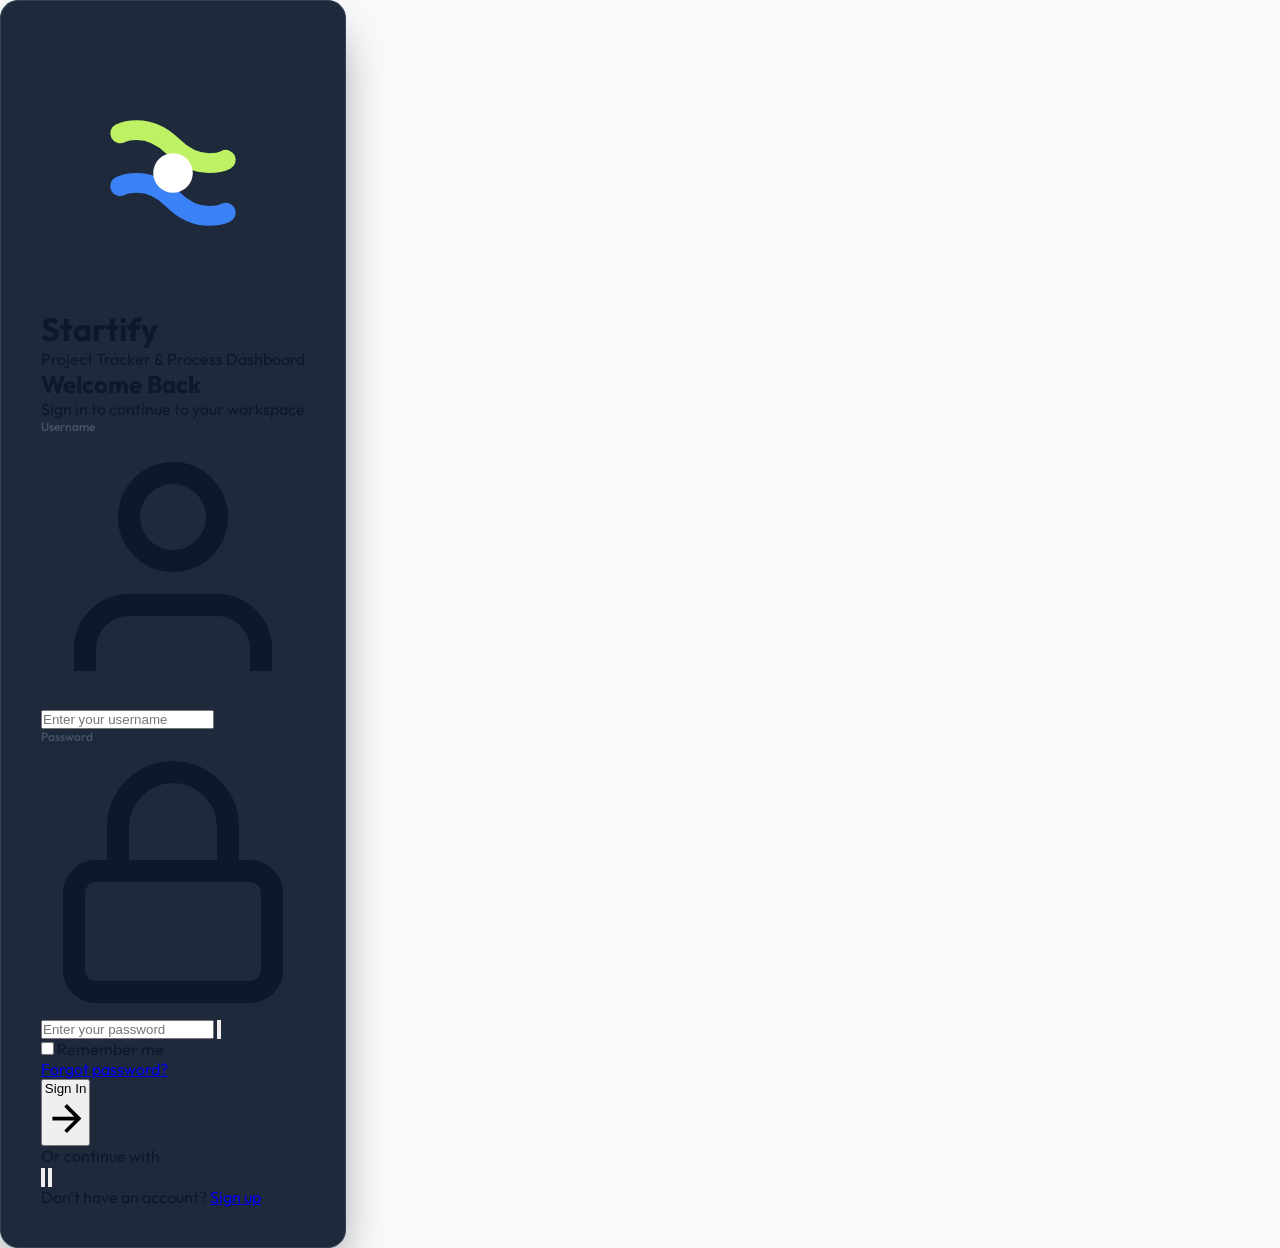
==== commit 700844db: "✨ Modernize login page with dark theme, animations, and better UX" ====
--- a/index.html
+++ b/index.html
@@ -1,579 +1,698 @@
-<!DOCTYPE html>
-<html lang="en">
-<head>
-  <meta charset="UTF-8">
-  <meta name="viewport" content="width=device-width, initial-scale=1.0">
-  <meta name="description" content="Startify - Premium SaaS-style personal project tracker and process analytics dashboard. Measure, track, and optimize your workflows in real-time.">
-  <title>Startify — Project Tracker & Process Dashboard</title>
-  
-  <!-- CSS Stylesheet -->
-  <link rel="stylesheet" href="style.css">
-  
-  <!-- Chart.js CDN for Analytics Graphs -->
-  <script src="https://cdn.jsdelivr.net/npm/chart.js"></script>
-  <!-- jsPDF + html2canvas for PDF Export -->
-  <script src="https://cdnjs.cloudflare.com/ajax/libs/jspdf/2.5.1/jspdf.umd.min.js"></script>
-  <script src="https://cdnjs.cloudflare.com/ajax/libs/html2canvas/1.4.1/html2canvas.min.js"></script>
-</head>
-<body>
-  
-  <!-- ===== LOGIN VIEW ===== -->
-  <div id="login-view-content" style="display: flex; align-items: center; justify-content: center; height: 100vh; background: #0f172a;">
-    <div class="login-card">
-      <div style="text-align: center; margin-bottom: 24px;">
-        <svg viewBox="0 0 40 40" fill="none" style="width: 50px; height: 50px; display: inline-block; margin-bottom: 12px;">
-          <rect width="40" height="40" rx="10" fill="#1e293b"/>
-          <path d="M12 14C12 14 16 12 20 16C24 20 28 18 28 18" stroke="#bef264" stroke-width="3" stroke-linecap="round"/>
-          <path d="M12 22C12 22 16 20 20 24C24 28 28 26 28 26" stroke="#3b82f6" stroke-width="3" stroke-linecap="round"/>
-          <circle cx="20" cy="20" r="3" fill="#ffffff"/>
-        </svg>
-        <h2 id="login-title" style="color: #f8fafc; font-size: 24px;">Welcome Back</h2>
-        <p id="login-subtitle" style="color: #94a3b8; font-size: 13px; margin-top: 4px;">Sign in to Startify Dashboard</p>
-      </div>
-      
-      <form id="login-form" onsubmit="event.preventDefault();">
-        <div class="form-group">
-          <label style="color: #94a3b8;">Username</label>
-          <input type="text" id="login-username" class="modal-input" required autocomplete="username" style="background: #1e293b; color: #fff; border-color: #334155;">
-        </div>
-        <div class="form-group" style="margin-top: 16px;">
-          <label style="color: #94a3b8;">Password</label>
-          <input type="password" id="login-password" class="modal-input" required autocomplete="current-password" style="background: #1e293b; color: #fff; border-color: #334155;">
-        </div>
-        <div id="login-error" style="color: #f43f5e; font-size: 12px; margin-top: 12px; display: none;">Invalid username or password.</div>
-        <button type="submit" class="primary-btn" id="login-submit-btn" style="width: 100%; margin-top: 24px; padding: 12px; justify-content: center;">Sign In</button>
-      </form>
-    </div>
-  </div>
-
-  <!-- ===== MAIN APP (Hidden initially) ===== -->
-  <div class="dashboard-container" id="app-container" style="display: none;">
-    <!-- Sidebar Navigation -->
-    <aside class="sidebar" aria-label="Main Navigation">
-      <div class="logo-container">
-        <!-- Startify Stylized double-arc Logo -->
-        <svg class="logo-svg" viewBox="0 0 40 40" fill="none" xmlns="http://www.w3.org/2000/svg" id="sidebar-logo">
-          <rect width="40" height="40" rx="10" fill="#0f172a"/>
-          <path d="M12 14C12 14 16 12 20 16C24 20 28 18 28 18" stroke="#bef264" stroke-width="3" stroke-linecap="round"/>
-          <path d="M12 22C12 22 16 20 20 24C24 28 28 26 28 26" stroke="#3b82f6" stroke-width="3" stroke-linecap="round"/>
-          <circle cx="20" cy="20" r="3" fill="#ffffff"/>
-        </svg>
-      </div>
-      
-      <nav class="nav-links">
-        <div class="nav-item active" title="Dashboard" id="nav-dashboard">
-          <svg width="20" height="20" viewBox="0 0 24 24" fill="none" stroke="currentColor" stroke-width="2" stroke-linecap="round" stroke-linejoin="round"><rect x="3" y="3" width="7" height="9"></rect><rect x="14" y="3" width="7" height="5"></rect><rect x="14" y="12" width="7" height="9"></rect><rect x="3" y="16" width="7" height="5"></rect></svg>
-        </div>
-        <div class="nav-item" title="Projects" id="nav-projects-shortcut">
-          <svg width="20" height="20" viewBox="0 0 24 24" fill="none" stroke="currentColor" stroke-width="2" stroke-linecap="round" stroke-linejoin="round"><path d="M22 19a2 2 0 0 1-2 2H4a2 2 0 0 1-2-2V5a2 2 0 0 1 2-2h5l2 3h9a2 2 0 0 1 2 2z"></path></svg>
-        </div>
-        <div class="nav-item" title="Task List" id="nav-tasks-shortcut">
-          <svg width="20" height="20" viewBox="0 0 24 24" fill="none" stroke="currentColor" stroke-width="2" stroke-linecap="round" stroke-linejoin="round"><line x1="8" y1="6" x2="21" y2="6"></line><line x1="8" y1="12" x2="21" y2="12"></line><line x1="8" y1="18" x2="21" y2="18"></line><line x1="3" y1="6" x2="3.01" y2="6"></line><line x1="3" y1="12" x2="3.01" y2="12"></line><line x1="3" y1="18" x2="3.01" y2="18"></line></svg>
-        </div>
-        <div class="nav-item" title="Gantt Timeline" id="nav-calendar">
-          <svg width="20" height="20" viewBox="0 0 24 24" fill="none" stroke="currentColor" stroke-width="2" stroke-linecap="round" stroke-linejoin="round"><rect x="3" y="5" width="8" height="4" rx="1"></rect><rect x="9" y="11" width="12" height="4" rx="1"></rect><rect x="5" y="17" width="10" height="4" rx="1"></rect></svg>
-        </div>
-        <div class="nav-item" title="Project History" id="nav-history">
-          <svg width="20" height="20" viewBox="0 0 24 24" fill="none" stroke="currentColor" stroke-width="2" stroke-linecap="round" stroke-linejoin="round"><path d="M12 8v4l3 3"></path><path d="M3.05 11a9 9 0 1 1 .5 4M3 21v-4h4"></path></svg>
-        </div>
-      </nav>
-      
-      <div class="sidebar-footer">
-        <div class="nav-item" title="Settings" id="nav-settings">
-          <svg width="20" height="20" viewBox="0 0 24 24" fill="none" stroke="currentColor" stroke-width="2" stroke-linecap="round" stroke-linejoin="round"><circle cx="12" cy="12" r="3"></circle><path d="M19.4 15a1.65 1.65 0 0 0 .33 1.82l.06.06a2 2 0 1 1-2.83 2.83l-.06-.06a1.65 1.65 0 0 0-1.82-.33 1.65 1.65 0 0 0-1 1.51V21a2 2 0 0 1-4 0v-.09A1.65 1.65 0 0 0 9 19.4a1.65 1.65 0 0 0-1.82.33l-.06.06a2 2 0 1 1-2.83-2.83l.06-.06a1.65 1.65 0 0 0 .33-1.82 1.65 1.65 0 0 0-1.51-1H3a2 2 0 0 1 0-4h.09A1.65 1.65 0 0 0 4.6 9a1.65 1.65 0 0 0-.33-1.82l-.06-.06a2 2 0 1 1 2.83-2.83l.06.06a1.65 1.65 0 0 0 1.82.33H9a1.65 1.65 0 0 0 1-1.51V3a2 2 0 0 1 4 0v.09a1.65 1.65 0 0 0 1 1.51 1.65 1.65 0 0 0 1.82-.33l.06-.06a2 2 0 1 1 2.83 2.83l-.06.06a1.65 1.65 0 0 0-.33 1.82V9a1.65 1.65 0 0 0 1.51 1H21a2 2 0 0 1 0 4h-.09a1.65 1.65 0 0 0-1.51 1z"></path></svg>
-        </div>
-        <div class="nav-item" title="Logout" id="nav-logout">
-          <svg width="20" height="20" viewBox="0 0 24 24" fill="none" stroke="currentColor" stroke-width="2" stroke-linecap="round" stroke-linejoin="round"><path d="M9 21H5a2 2 0 0 1-2-2V5a2 2 0 0 1 2-2h4"></path><polyline points="16 17 21 12 16 7"></polyline><line x1="21" y1="12" x2="9" y2="12"></line></svg>
-        </div>
-      </div>
-    </aside>
-    
-    <!-- Main Scrollable Dashboard Panel -->
-    <main class="main-panel">
-      
-      <!-- Top Header -->
-      <header class="header">
-        <div class="account-selector" style="position: relative;">
-          <span class="account-breadcrumbs">All Workspace > Personal</span>
-          <h1 class="account-title" id="workspace-title">
-            My Workspace
-            <svg viewBox="0 0 24 24" fill="none" stroke="currentColor" stroke-width="2.5" stroke-linecap="round" stroke-linejoin="round"><polyline points="6 9 12 15 18 9"></polyline></svg>
-          </h1>
-          <div class="workspace-dropdown hidden" id="workspace-dropdown-menu">
-            <!-- Dynamic projects list will be inserted here -->
-          </div>
-        </div>
-        
-        <div class="search-bar-container">
-          <svg class="search-icon" viewBox="0 0 24 24" fill="none" stroke="currentColor" stroke-width="2" stroke-linecap="round" stroke-linejoin="round"><circle cx="11" cy="11" r="8"></circle><line x1="21" y1="21" x2="16.65" y2="16.65"></line></svg>
-          <input type="text" class="search-input" id="global-search" placeholder="Search tasks, priorities, or project name...">
-        </div>
-        
-        <div class="header-actions">
-          <button class="header-btn" id="btn-export" title="Export JSON Backup">
-            <svg width="18" height="18" viewBox="0 0 24 24" fill="none" stroke="currentColor" stroke-width="2" stroke-linecap="round" stroke-linejoin="round"><path d="M21 15v4a2 2 0 0 1-2 2H5a2 2 0 0 1-2-2v-4"></path><polyline points="17 8 12 3 7 8"></polyline><line x1="12" y1="3" x2="12" y2="15"></line></svg>
-          </button>
-          <button class="header-btn" id="btn-import" title="Import JSON Backup">
-            <svg width="18" height="18" viewBox="0 0 24 24" fill="none" stroke="currentColor" stroke-width="2" stroke-linecap="round" stroke-linejoin="round"><path d="M21 15v4a2 2 0 0 1-2 2H5a2 2 0 0 1-2-2v-4"></path><polyline points="7 10 12 15 17 10"></polyline><line x1="12" y1="15" x2="12" y2="3"></line></svg>
-          </button>
-          <input type="file" id="import-file-input" class="hidden" accept=".json">
-          <img class="avatar-img" src="https://images.unsplash.com/photo-1534528741775-53994a69daeb?auto=format&fit=crop&w=100&h=100&q=80" alt="User Avatar" id="user-avatar-btn">
-        </div>
-      </header>
-      
-      <div id="dashboard-view-content" style="display: flex; flex-direction: column; gap: 24px;">
-        <!-- KPI Row (Identical to Startify KPI Badges) -->
-      <section class="kpi-row" aria-label="Key Performance Indicators">
-        
-        <!-- Completed Goals -->
-        <div class="kpi-card kpi-green" id="kpi-completed-goals">
-          <div class="kpi-header">
-            <span class="kpi-title">Goals Completed</span>
-            <span class="kpi-percentage" id="kpi-completed-pct">0%</span>
-          </div>
-          <div class="kpi-value-container">
-            <span class="kpi-value" id="kpi-completed-count">0</span>
-          </div>
-          <div class="kpi-progress-container">
-            <div class="progress-bar-bg">
-              <div class="progress-bar-fill" id="kpi-completed-progress-fill" style="width: 0%;"></div>
-            </div>
-          </div>
-        </div>
-        
-        <!-- Active Tracking -->
-        <div class="kpi-card kpi-yellow" id="kpi-active-tracking">
-          <div class="kpi-header">
-            <span class="kpi-title">Active Tracking</span>
-            <span class="kpi-percentage" id="kpi-active-pct">0%</span>
-          </div>
-          <div class="kpi-value-container">
-            <span class="kpi-value" id="kpi-active-count">0</span>
-          </div>
-          <div class="kpi-progress-container">
-            <div class="progress-bar-bg">
-              <div class="progress-bar-fill" id="kpi-active-progress-fill" style="width: 0%;"></div>
-            </div>
-          </div>
-        </div>
-        
-        <!-- Setup Required (Total Tasks) -->
-        <div class="kpi-card kpi-blue" id="kpi-setup-required">
-          <div class="kpi-header">
-            <span class="kpi-title">Setup / Total Tasks</span>
-            <span class="kpi-percentage">Total</span>
-          </div>
-          <div class="kpi-value-container">
-            <span class="kpi-value" id="kpi-total-count">0</span>
-          </div>
-          <div class="kpi-progress-container">
-            <div class="progress-bar-bg">
-              <div class="progress-bar-fill progress-bar-striped" id="kpi-total-progress-fill" style="width: 100%;"></div>
-            </div>
-          </div>
-        </div>
-        
-        <!-- Critical Items (High priority) -->
-        <div class="kpi-card kpi-red" id="kpi-errors">
-          <div class="kpi-header">
-            <span class="kpi-title">High Priority / Urgent</span>
-            <span class="kpi-percentage" id="kpi-critical-pct">0%</span>
-          </div>
-          <div class="kpi-value-container">
-            <span class="kpi-value" id="kpi-critical-count">0</span>
-          </div>
-          <div class="kpi-progress-container">
-            <div class="progress-bar-bg">
-              <div class="progress-bar-fill" id="kpi-critical-progress-fill" style="width: 0%; background-color: var(--color-red);"></div>
-            </div>
-          </div>
-        </div>
-      </section>
-      
-      <!-- Two-Column Layout (Left: projects, tasks, calendar; Right: sticky dark widget) -->
-      <div class="dashboard-content-layout">
-        
-        <!-- Left Column (Main Scrollable Content) -->
-        <div class="main-content-column">
-          
-          <!-- Projects Tracker & Progress Graph -->
-          <div class="grid-card">
-            <div class="card-header">
-              <div class="card-title-group">
-                <h2 class="card-title">Projects Directory</h2>
-                <span class="card-subtitle" id="project-directory-count">Total 3 projects active</span>
-              </div>
-              <div class="card-controls">
-                <button class="primary-btn" id="btn-add-project">
-                  <svg width="14" height="14" viewBox="0 0 24 24" fill="none" stroke="currentColor" stroke-width="2.5" stroke-linecap="round" stroke-linejoin="round"><line x1="12" y1="5" x2="12" y2="19"></line><line x1="5" y1="12" x2="19" y2="12"></line></svg>
-                  New Project
-                </button>
-              </div>
-            </div>
-            
-            <!-- Projects List Container -->
-            <div class="projects-list" id="projects-list-container">
-              <!-- Dynamic elements will insert here -->
-            </div>
-            
-            <!-- Line Chart showing progress comparison -->
-            <div class="chart-container">
-              <canvas id="progressLineChart"></canvas>
-            </div>
-          </div>
-
-          <!-- Selected Project Tasks (Process Kanban list) -->
-          <section class="bottom-panel" id="project-tasks-section">
-            <div class="tasks-table-card">
-              <div class="card-header" style="margin-bottom: 20px;">
-                <div class="card-title-group">
-                  <h2 class="card-title" id="selected-project-title">Project: Startify UI/UX Design</h2>
-                  <span class="card-subtitle" id="selected-project-desc">Manage processes, updates, and checklist for the selected project.</span>
-                </div>
-                <div class="card-controls">
-                  <button class="secondary-btn" id="btn-edit-project" style="margin-right: 4px;">Edit Project Details</button>
-                  <button class="secondary-btn" id="btn-delete-project" style="margin-right: 4px; color: var(--color-red);">Delete Project</button>
-                  <button class="secondary-btn" id="btn-archive-project" style="margin-right: 4px; color: var(--color-green);">
-                    <svg width="13" height="13" viewBox="0 0 24 24" fill="none" stroke="currentColor" stroke-width="2.5" stroke-linecap="round" stroke-linejoin="round" style="vertical-align: middle; margin-right: 3px;"><polyline points="21 8 21 21 3 21 3 8"></polyline><rect x="1" y="3" width="22" height="5"></rect><line x1="10" y1="12" x2="14" y2="12"></line></svg>
-                    Archive
-                  </button>
-                  <button class="primary-btn" id="btn-add-task">
-                    <svg width="14" height="14" viewBox="0 0 24 24" fill="none" stroke="currentColor" stroke-width="2.5" stroke-linecap="round" stroke-linejoin="round"><line x1="12" y1="5" x2="12" y2="19"></line><line x1="5" y1="12" x2="19" y2="12"></line></svg>
-                    Add Process Step
-                  </button>
-                </div>
-              </div>
-              
-              <div style="overflow-x: auto; width: 100%;">
-                <table class="tasks-table" style="width: 100%; min-width: 900px;">
-                  <thead>
-                    <tr>
-                      <th style="width: 50px;">No.</th>
-                      <th style="width: 140px; text-align: center;">Action</th>
-                      <th>Task Detail</th>
-                      <th style="width: 120px;">PIC</th>
-                      <th style="width: 150px;">Plan Date</th>
-                      <th style="width: 150px;">Actual Date</th>
-                      <th style="width: 120px;">Status</th>
-                    </tr>
-                  </thead>
-                  <tbody id="tasks-table-body">
-                    <!-- Rendered via JS -->
-                  </tbody>
-                </table>
-              </div>
-            </div>
-          </section>
-
-        </div> <!-- /Left Column -->
-
-        <!-- Right Column (Sticky Side Widget) -->
-        <aside class="side-content-column">
-          <!-- Dark Live Activity Box (Startify style widget) -->
-          <div class="dark-widget">
-            <div class="dark-widget-header">
-              <span class="dark-widget-title">Live Process Activity</span>
-              <div class="live-indicator">
-                <div class="live-dot"></div>
-                <span>TRACKING</span>
-              </div>
-            </div>
-            
-            <div class="dark-widget-main">
-              <div class="dark-widget-number" id="live-in-progress-count">0</div>
-              <div class="dark-widget-subtitle">Tasks currently in-progress</div>
-              
-              <!-- Dynamic simulated bar chart heights -->
-              <div class="live-chart-container" id="live-bars-chart">
-                <!-- Rendered via JS -->
-              </div>
-            </div>
-            
-            
-            <div class="dark-widget-footer">
-              <div class="footer-item">
-                <span class="footer-label">My Overall Efficiency</span>
-                <span class="footer-value">
-                  <span id="footer-efficiency-pct">0%</span>
-                  <span class="footer-bar-container">
-                    <span class="footer-bar-fill" id="footer-efficiency-fill" style="width: 0%;"></span>
-                  </span>
-                </span>
-              </div>
-              <div class="footer-item">
-                <span class="footer-label">Avg. Task Success Rate</span>
-                <span class="footer-value" id="footer-success-rate">0%</span>
-              </div>
-              <div class="footer-item">
-                <span class="footer-label">Active Project Burden</span>
-                <span class="footer-value" id="footer-active-burden">0</span>
-              </div>
-            </div>
-          </div>
-
-          <!-- Active Processes Card (Shows in-progress tasks, details & uploaded images) -->
-          <div class="grid-card" id="active-processes-widget" style="padding: 20px;">
-            <div class="card-header" style="margin-bottom: 12px; padding-bottom: 8px; border-bottom: 1px solid var(--border-color-dark);">
-              <div class="card-title-group">
-                <h3 class="card-title" style="font-size: 14px; font-weight: 600;">Active Processes</h3>
-                <span class="card-subtitle">Detailed view of in-progress tasks</span>
-              </div>
-            </div>
-            <div id="active-processes-list" style="display: flex; flex-direction: column; gap: 16px; max-height: 400px; overflow-y: auto; padding-right: 4px;">
-              <!-- Rendered via JS -->
-            </div>
-          </div>
-        </aside>
-
-      </div> <!-- /Two-Column Layout -->
-
-      <!-- Gantt Timeline View (Replaces monthly calendar and spans full width) -->
-      <section class="grid-card" id="calendar-view-content" style="width: 100%; margin-top: 12px; min-width: 0;">
-        <div class="card-header">
-          <div class="card-title-group">
-            <h2 class="card-title" id="gantt-chart-title">Project Gantt Chart Timeline</h2>
-            <span class="card-subtitle" id="gantt-chart-subtitle">Visualize process steps, durations, overlapping schedules, and status progress.</span>
-          </div>
-        </div>
-        
-        <div style="overflow-x: auto; width: 100%; margin-top: 16px;">
-          <table class="tasks-table gantt-table" style="min-width: 2400px; width: 100%;">
-            <thead id="gantt-table-head">
-              <!-- Generated via JS -->
-            </thead>
-            <tbody id="gantt-table-body">
-              <!-- Generated via JS -->
-            </tbody>
-          </table>
-        </div>
-      </section>
-
-      </div> <!-- /dashboard-view-content -->
-
-      <!-- ===== HISTORY VIEW ===== -->
-      <div id="history-view-content" style="display: none; flex-direction: column; gap: 24px; padding: 0;">
-        
-        <!-- History Header -->
-        <div class="grid-card" style="padding: 24px 28px;">
-          <div class="card-header" style="margin-bottom: 0;">
-            <div class="card-title-group">
-              <h2 class="card-title">Project History Archive</h2>
-              <span class="card-subtitle" id="history-count-label">Archived completed projects</span>
-            </div>
-            <div class="card-controls">
-              <button class="secondary-btn" id="btn-back-to-dashboard">
-                <svg width="13" height="13" viewBox="0 0 24 24" fill="none" stroke="currentColor" stroke-width="2.5" style="vertical-align: middle; margin-right: 4px;"><polyline points="15 18 9 12 15 6"></polyline></svg>
-                Back to Dashboard
-              </button>
-            </div>
-          </div>
-        </div>
-
-        <!-- History Cards Grid -->
-        <div id="history-cards-container" style="display: grid; grid-template-columns: 1fr; gap: 16px;">
-          <!-- Rendered via JS -->
-        </div>
-
-      </div> <!-- /history-view-content -->
-
-      <!-- ===== SETTINGS VIEW ===== -->
-      <div id="settings-view-content" style="display: none; flex-direction: column; gap: 24px; padding: 0;">
-        <div class="grid-card" style="padding: 24px 28px;">
-          <div class="card-header" style="margin-bottom: 16px; border-bottom: 1px solid var(--border-color-dark); padding-bottom: 16px;">
-            <div class="card-title-group">
-              <h2 class="card-title">System Settings</h2>
-              <span class="card-subtitle">Manage users, security, and application preferences</span>
-            </div>
-          </div>
-
-          <div style="display: grid; grid-template-columns: 1fr 2fr; gap: 32px;">
-            <div>
-              <h3 style="font-size: 14px; font-weight: 600; margin-bottom: 12px; color: var(--text-primary);">User Management</h3>
-              <p style="font-size: 13px; color: var(--text-muted); line-height: 1.5;">Add new administrators or change existing passwords. Users created here can log into the dashboard.</p>
-            </div>
-
-            <div>
-              <div id="users-list-container" style="display: flex; flex-direction: column; gap: 12px; margin-bottom: 24px;">
-                <!-- Rendered via JS -->
-              </div>
-
-              <div style="background: var(--bg-primary); border: 1px solid var(--border-color); border-radius: var(--border-radius-md); padding: 16px;">
-                <h4 style="font-size: 13px; font-weight: 600; margin-bottom: 12px;">Add New User</h4>
-                <form id="add-user-form" style="display: grid; grid-template-columns: 1fr 1fr auto; gap: 12px; align-items: end;">
-                  <div class="form-group">
-                    <label>Username</label>
-                    <input type="text" id="new-username" class="modal-input" required>
-                  </div>
-                  <div class="form-group">
-                    <label>Password</label>
-                    <input type="password" id="new-password" class="modal-input" required>
-                  </div>
-                  <button type="submit" class="primary-btn" style="height: 38px;">Add User</button>
-                </form>
-              </div>
-            </div>
-          </div>
-        </div>
-      </div> <!-- /settings-view-content -->
-      
-    </main>
-  </div>
-
-  <!-- Dialog Modals -->
-  
-  <!-- Add/Edit Project Modal -->
-  <div class="modal-overlay" id="project-modal">
-    <div class="modal-content">
-      <div class="modal-header">
-        <h3 class="modal-title" id="project-modal-title">New Project</h3>
-        <button class="close-btn" id="btn-close-project-modal">
-          <svg width="20" height="20" viewBox="0 0 24 24" fill="none" stroke="currentColor" stroke-width="2" stroke-linecap="round" stroke-linejoin="round"><line x1="18" y1="6" x2="6" y2="18"></line><line x1="6" y1="6" x2="18" y2="18"></line></svg>
-        </button>
-      </div>
-      <form id="project-form">
-        <input type="hidden" id="project-modal-id">
-        <div class="form-group">
-          <label for="project-modal-name">Project Name</label>
-          <input type="text" class="form-control" id="project-modal-name" required placeholder="e.g. Mobile App Redesign">
-        </div>
-        <div class="form-group">
-          <label for="project-modal-desc">Description</label>
-          <input type="text" class="form-control" id="project-modal-desc" placeholder="Brief outline of the project goals...">
-        </div>
-        <div class="form-row" style="display: grid; grid-template-columns: 1fr 1fr; gap: 12px;">
-          <div class="form-group">
-            <label for="project-modal-category">Category</label>
-            <input type="text" class="form-control" id="project-modal-category" placeholder="e.g. Design, Dev, Study">
-          </div>
-          <div class="form-group">
-            <label for="project-modal-priority">Priority</label>
-            <select class="form-control" id="project-modal-priority">
-              <option value="Low">Low</option>
-              <option value="Medium" selected>Medium</option>
-              <option value="High">High</option>
-              <option value="Critical">Critical</option>
-            </select>
-          </div>
-        </div>
-        <div class="form-row" style="display: grid; grid-template-columns: 1fr 1fr; gap: 12px; margin-top: 12px;">
-          <div class="form-group">
-            <label for="project-modal-start-date">Start Date</label>
-            <input type="date" class="form-control" id="project-modal-start-date" required>
-          </div>
-          <div class="form-group">
-            <label for="project-modal-end-date">End Date</label>
-            <input type="date" class="form-control" id="project-modal-end-date" required>
-          </div>
-        </div>
-        <div class="form-group">
-          <label>Theme Color Accent</label>
-          <div class="color-picker-grid" id="project-color-picker">
-            <div class="color-option selected" style="background-color: #3b82f6;" data-color="#3b82f6"></div>
-            <div class="color-option" style="background-color: #10b981;" data-color="#10b981"></div>
-            <div class="color-option" style="background-color: #eab308;" data-color="#eab308"></div>
-            <div class="color-option" style="background-color: #f43f5e;" data-color="#f43f5e"></div>
-            <div class="color-option" style="background-color: #8b5cf6;" data-color="#8b5cf6"></div>
-            <div class="color-option" style="background-color: #64748b;" data-color="#64748b"></div>
-          </div>
-        </div>
-        <div class="modal-actions">
-          <button type="button" class="secondary-btn" id="btn-cancel-project">Cancel</button>
-          <button type="submit" class="primary-btn">Save Project</button>
-        </div>
-      </form>
-    </div>
-  </div>
-
-  <!-- Add/Edit Task Modal -->
-  <div class="modal-overlay" id="task-modal">
-    <div class="modal-content">
-      <div class="modal-header">
-        <h3 class="modal-title" id="task-modal-title">New Process Step</h3>
-        <button class="close-btn" id="btn-close-task-modal">
-          <svg width="20" height="20" viewBox="0 0 24 24" fill="none" stroke="currentColor" stroke-width="2" stroke-linecap="round" stroke-linejoin="round"><line x1="18" y1="6" x2="6" y2="18"></line><line x1="6" y1="6" x2="18" y2="18"></line></svg>
-        </button>
-      </div>
-      <form id="task-form">
-        <input type="hidden" id="task-modal-id">
-        <div class="form-group">
-          <label for="task-modal-name">Task Description / Process Name</label>
-          <input type="text" class="form-control" id="task-modal-name" required placeholder="e.g. Sketch dashboard wireframes">
-        </div>
-        <div class="form-row" style="display: grid; grid-template-columns: 1fr 1fr; gap: 12px; margin-top: 12px;">
-          <div class="form-group">
-            <label for="task-modal-pic">PIC (Person in Charge)</label>
-            <input type="text" class="form-control" id="task-modal-pic" placeholder="e.g. QCC Team, Maintenance">
-          </div>
-          <div class="form-group">
-            <label for="task-modal-priority">Priority</label>
-            <select class="form-control" id="task-modal-priority">
-              <option value="Low">Low</option>
-              <option value="Medium" selected>Medium</option>
-              <option value="High">High</option>
-              <option value="Critical">Critical</option>
-            </select>
-          </div>
-        </div>
-
-        <div class="form-row" style="display: grid; grid-template-columns: 1fr 1fr; gap: 12px; margin-top: 12px;">
-          <div class="form-group">
-            <label for="task-modal-plan-start">Plan Start Date</label>
-            <input type="date" class="form-control" id="task-modal-plan-start" required>
-          </div>
-          <div class="form-group">
-            <label for="task-modal-plan-end">Plan End Date</label>
-            <input type="date" class="form-control" id="task-modal-plan-end" required>
-          </div>
-        </div>
-
-        <div class="form-row" style="display: grid; grid-template-columns: 1fr 1fr; gap: 12px; margin-top: 12px;">
-          <div class="form-group">
-            <label for="task-modal-actual-start">Actual Start Date (Optional)</label>
-            <input type="date" class="form-control" id="task-modal-actual-start">
-          </div>
-          <div class="form-group">
-            <label for="task-modal-actual-end">Actual End Date (Optional)</label>
-            <input type="date" class="form-control" id="task-modal-actual-end">
-          </div>
-        </div>
-
-        <div class="form-group" style="margin-top: 12px;">
-          <label for="task-modal-status">Process Stage</label>
-          <select class="form-control" id="task-modal-status">
-            <option value="Backlog">Backlog</option>
-            <option value="In Progress">In Progress</option>
-            <option value="Review">In Review</option>
-            <option value="Completed">Completed</option>
-          </select>
-        </div>
-
-        <!-- Task Details & Notes -->
-        <div class="form-group" style="margin-top: 12px;">
-          <label for="task-modal-notes">Process Details / Progress Notes</label>
-          <textarea class="form-control" id="task-modal-notes" rows="3" placeholder="Describe the current progress, blockages, or details..."></textarea>
-        </div>
-
-        <!-- Task Image Upload -->
-        <div class="form-group" style="margin-top: 12px;">
-          <label for="task-modal-image">Upload Progress/Status Image</label>
-          <input type="file" id="task-modal-image" class="form-control" accept="image/*">
-          <input type="hidden" id="task-modal-image-base64">
-          <div id="task-modal-image-preview" style="margin-top: 8px; display: none; flex-direction: column; gap: 6px;">
-            <img src="" style="max-width: 100%; max-height: 120px; object-fit: contain; border-radius: var(--border-radius-sm); border: 1px solid var(--border-color-dark);">
-            <button type="button" id="btn-remove-task-image" class="secondary-btn" style="padding: 4px 8px; font-size: 11px; align-self: flex-start;">Remove Image</button>
-          </div>
-        </div>
-
-        <div class="modal-actions" style="margin-top: 20px;">
-          <button type="button" class="secondary-btn" id="btn-cancel-task">Cancel</button>
-          <button type="submit" class="primary-btn">Save Step</button>
-        </div>
-      </form>
-    </div>
-  </div>
-
-  <!-- JavaScript Application Entry point -->
-  <script src="mockData.js"></script>
-  <script src="app.js?v=2"></script>
-</body>
-</html>
+<!DOCTYPE html>
+<html lang="en">
+<head>
+  <meta charset="UTF-8">
+  <meta name="viewport" content="width=device-width, initial-scale=1.0">
+  <meta name="description" content="Startify - Premium SaaS-style personal project tracker and process analytics dashboard. Measure, track, and optimize your workflows in real-time.">
+  <title>Startify — Project Tracker & Process Dashboard</title>
+  
+  <!-- CSS Stylesheet -->
+  <link rel="stylesheet" href="style.css">
+  
+  <!-- Chart.js CDN for Analytics Graphs -->
+  <script src="https://cdn.jsdelivr.net/npm/chart.js"></script>
+  <!-- jsPDF + html2canvas for PDF Export -->
+  <script src="https://cdnjs.cloudflare.com/ajax/libs/jspdf/2.5.1/jspdf.umd.min.js"></script>
+  <script src="https://cdnjs.cloudflare.com/ajax/libs/html2canvas/1.4.1/html2canvas.min.js"></script>
+</head>
+<body>
+  
+  <!-- ===== MODERN LOGIN VIEW ===== -->
+  <div id="login-view-content" class="login-page">
+    <!-- Animated Background -->
+    <div class="login-background">
+      <div class="blob blob-1"></div>
+      <div class="blob blob-2"></div>
+      <div class="blob blob-3"></div>
+    </div>
+
+    <div class="login-container">
+      <div class="login-card">
+        <!-- Logo Section -->
+        <div class="login-logo-section">
+          <div class="logo-wrapper">
+            <svg viewBox="0 0 40 40" fill="none" class="login-logo">
+              <rect width="40" height="40" rx="10" fill="#1e293b"/>
+              <path d="M12 14C12 14 16 12 20 16C24 20 28 18 28 18" stroke="#bef264" stroke-width="3" stroke-linecap="round"/>
+              <path d="M12 22C12 22 16 20 20 24C24 28 28 26 28 26" stroke="#3b82f6" stroke-width="3" stroke-linecap="round"/>
+              <circle cx="20" cy="20" r="3" fill="#ffffff"/>
+            </svg>
+          </div>
+          <h1 class="login-title">Startify</h1>
+          <p class="login-subtitle">Project Tracker & Process Dashboard</p>
+        </div>
+
+        <!-- Form Section -->
+        <form id="login-form" class="login-form" onsubmit="event.preventDefault();">
+          <div class="form-intro">
+            <h2>Welcome Back</h2>
+            <p>Sign in to continue to your workspace</p>
+          </div>
+
+          <!-- Username Input -->
+          <div class="form-group">
+            <label for="login-username">Username</label>
+            <div class="input-wrapper">
+              <svg class="input-icon" viewBox="0 0 24 24" fill="none" stroke="currentColor" stroke-width="2">
+                <path d="M20 21v-2a4 4 0 0 0-4-4H8a4 4 0 0 0-4 4v2"></path>
+                <circle cx="12" cy="7" r="4"></circle>
+              </svg>
+              <input 
+                type="text" 
+                id="login-username" 
+                class="login-input" 
+                required 
+                autocomplete="username"
+                placeholder="Enter your username"
+              >
+            </div>
+          </div>
+
+          <!-- Password Input with Toggle -->
+          <div class="form-group">
+            <label for="login-password">Password</label>
+            <div class="input-wrapper password-wrapper">
+              <svg class="input-icon" viewBox="0 0 24 24" fill="none" stroke="currentColor" stroke-width="2">
+                <rect x="3" y="11" width="18" height="11" rx="2" ry="2"></rect>
+                <path d="M7 11V7a5 5 0 0 1 10 0v4"></path>
+              </svg>
+              <input 
+                type="password" 
+                id="login-password" 
+                class="login-input" 
+                required 
+                autocomplete="current-password"
+                placeholder="Enter your password"
+              >
+              <button type="button" class="password-toggle" id="password-toggle">
+                <svg class="eye-icon" viewBox="0 0 24 24" fill="none" stroke="currentColor" stroke-width="2">
+                  <path d="M1 12s4-8 11-8 11 8 11 8-4 8-11 8-11-8-11-8z"></path>
+                  <circle cx="12" cy="12" r="3"></circle>
+                </svg>
+              </button>
+            </div>
+          </div>
+
+          <!-- Error Message -->
+          <div id="login-error" class="login-error" style="display: none;">
+            <svg width="16" height="16" viewBox="0 0 24 24" fill="none" stroke="currentColor" stroke-width="2">
+              <circle cx="12" cy="12" r="10"></circle>
+              <line x1="12" y1="8" x2="12" y2="12"></line>
+              <line x1="12" y1="16" x2="12.01" y2="16"></line>
+            </svg>
+            <span id="error-text">Invalid username or password</span>
+          </div>
+
+          <!-- Remember Me -->
+          <div class="form-remember">
+            <div class="checkbox-wrapper">
+              <input type="checkbox" id="remember-me" class="checkbox-input">
+              <label for="remember-me" class="checkbox-label">Remember me</label>
+            </div>
+            <a href="#" class="forgot-password">Forgot password?</a>
+          </div>
+
+          <!-- Submit Button -->
+          <button type="submit" class="login-submit-btn" id="login-submit-btn">
+            <span>Sign In</span>
+            <svg class="btn-icon" viewBox="0 0 24 24" fill="none" stroke="currentColor" stroke-width="2">
+              <line x1="5" y1="12" x2="19" y2="12"></line>
+              <polyline points="12 5 19 12 12 19"></polyline>
+            </svg>
+          </button>
+        </form>
+
+        <!-- Social Login -->
+        <div class="social-login">
+          <div class="divider">
+            <span>Or continue with</span>
+          </div>
+          <div class="social-buttons">
+            <button type="button" class="social-btn google-btn" title="Sign in with Google">
+              <svg viewBox="0 0 24 24" fill="currentColor">
+                <path d="M22.56 12.25c0-.78-.07-1.53-.2-2.25H12v4.26h5.92c-.26 1.37-1.04 2.53-2.21 3.31v2.77h3.57c2.08-1.92 3.28-4.74 3.28-8.09z"></path>
+                <path d="M12 23c2.97 0 5.46-.98 7.28-2.66l-3.57-2.77c-.98.66-2.23 1.06-3.71 1.06-2.86 0-5.29-1.93-6.16-4.53H2.18v2.84C3.99 20.53 7.7 23 12 23z"></path>
+                <path d="M5.84 14.09c-.22-.66-.35-1.36-.35-2.09s.13-1.43.35-2.09V7.07H2.18C1.43 8.55 1 10.22 1 12s.43 3.45 1.18 4.93l2.85-2.22.81-.62z"></path>
+                <path d="M12 5.38c1.62 0 3.06.56 4.21 1.64l3.15-3.15C17.45 2.09 14.97 1 12 1 7.7 1 3.99 3.47 2.18 7.07l3.66 2.84c.87-2.6 3.3-4.53 6.16-4.53z"></path>
+              </svg>
+            </button>
+            <button type="button" class="social-btn github-btn" title="Sign in with GitHub">
+              <svg viewBox="0 0 24 24" fill="currentColor">
+                <path d="M12 0c-6.626 0-12 5.373-12 12 0 5.302 3.438 9.8 8.207 11.387.599.111.793-.261.793-.577v-2.234c-3.338.726-4.033-1.416-4.033-1.416-.546-1.387-1.333-1.756-1.333-1.756-1.089-.745.083-.729.083-.729 1.205.084 1.839 1.237 1.839 1.237 1.07 1.834 2.807 1.304 3.492.997.107-.775.418-1.305.762-1.604-2.665-.305-5.467-1.334-5.467-5.931 0-1.311.469-2.381 1.236-3.221-.124-.303-.535-1.524.117-3.176 0 0 1.008-.322 3.301 1.23.957-.266 1.983-.399 3.003-.404 1.02.005 2.047.138 3.006.404 2.291-1.552 3.297-1.23 3.297-1.23.653 1.653.242 2.874.118 3.176.77.84 1.235 1.911 1.235 3.221 0 4.609-2.807 5.624-5.479 5.921.43.372.823 1.102.823 2.222v 3.293c0 .319.192.694.801.576 4.765-1.589 8.199-6.086 8.199-11.386 0-6.627-5.373-12-12-12z"></path>
+              </svg>
+            </button>
+          </div>
+        </div>
+
+        <!-- Sign Up Link -->
+        <div class="login-footer">
+          <p>Don't have an account? <a href="#" class="signup-link">Sign up</a></p>
+        </div>
+      </div>
+    </div>
+  </div>
+
+  <!-- ===== MAIN APP (Hidden initially) ===== -->
+  <div class="dashboard-container" id="app-container" style="display: none;">
+    <!-- Sidebar Navigation -->
+    <aside class="sidebar" aria-label="Main Navigation">
+      <div class="logo-container">
+        <!-- Startify Stylized double-arc Logo -->
+        <svg class="logo-svg" viewBox="0 0 40 40" fill="none" xmlns="http://www.w3.org/2000/svg" id="sidebar-logo">
+          <rect width="40" height="40" rx="10" fill="#0f172a"/>
+          <path d="M12 14C12 14 16 12 20 16C24 20 28 18 28 18" stroke="#bef264" stroke-width="3" stroke-linecap="round"/>
+          <path d="M12 22C12 22 16 20 20 24C24 28 28 26 28 26" stroke="#3b82f6" stroke-width="3" stroke-linecap="round"/>
+          <circle cx="20" cy="20" r="3" fill="#ffffff"/>
+        </svg>
+      </div>
+      
+      <nav class="nav-links">
+        <div class="nav-item active" title="Dashboard" id="nav-dashboard">
+          <svg width="20" height="20" viewBox="0 0 24 24" fill="none" stroke="currentColor" stroke-width="2" stroke-linecap="round" stroke-linejoin="round"><rect x="3" y="3" width="7" height="9"><[...]
+        </div>
+        <div class="nav-item" title="Projects" id="nav-projects-shortcut">
+          <svg width="20" height="20" viewBox="0 0 24 24" fill="none" stroke="currentColor" stroke-width="2" stroke-linecap="round" stroke-linejoin="round"><path d="M22 19a2 2 0 0 1-2 2H4a2 2 0 0 [...]
+        </div>
+        <div class="nav-item" title="Task List" id="nav-tasks-shortcut">
+          <svg width="20" height="20" viewBox="0 0 24 24" fill="none" stroke="currentColor" stroke-width="2" stroke-linecap="round" stroke-linejoin="round"><line x1="8" y1="6" x2="21" y2="6"></lin[...]
+        </div>
+        <div class="nav-item" title="Gantt Timeline" id="nav-calendar">
+          <svg width="20" height="20" viewBox="0 0 24 24" fill="none" stroke="currentColor" stroke-width="2" stroke-linecap="round" stroke-linejoin="round"><rect x="3" y="5" width="8" height="4" r[...]
+        </div>
+        <div class="nav-item" title="Project History" id="nav-history">
+          <svg width="20" height="20" viewBox="0 0 24 24" fill="none" stroke="currentColor" stroke-width="2" stroke-linecap="round" stroke-linejoin="round"><path d="M12 8v4l3 3"></path><path d="M3[...]
+        </div>
+      </nav>
+      
+      <div class="sidebar-footer">
+        <div class="nav-item" title="Settings" id="nav-settings">
+          <svg width="20" height="20" viewBox="0 0 24 24" fill="none" stroke="currentColor" stroke-width="2" stroke-linecap="round" stroke-linejoin="round"><circle cx="12" cy="12" r="3"></circle><[...]
+        </div>
+        <div class="nav-item" title="Logout" id="nav-logout">
+          <svg width="20" height="20" viewBox="0 0 24 24" fill="none" stroke="currentColor" stroke-width="2" stroke-linecap="round" stroke-linejoin="round"><path d="M9 21H5a2 2 0 0 1-2-2V5a2 2 0 0[...]
+        </div>
+      </div>
+    </aside>
+    
+    <!-- Main Scrollable Dashboard Panel -->
+    <main class="main-panel">
+      
+      <!-- Top Header -->
+      <header class="header">
+        <div class="account-selector" style="position: relative;">
+          <span class="account-breadcrumbs">All Workspace > Personal</span>
+          <h1 class="account-title" id="workspace-title">
+            My Workspace
+            <svg viewBox="0 0 24 24" fill="none" stroke="currentColor" stroke-width="2.5" stroke-linecap="round" stroke-linejoin="round"><polyline points="6 9 12 15 18 9"></polyline></svg>
+          </h1>
+          <div class="workspace-dropdown hidden" id="workspace-dropdown-menu">
+            <!-- Dynamic projects list will be inserted here -->
+          </div>
+        </div>
+        
+        <div class="search-bar-container">
+          <svg class="search-icon" viewBox="0 0 24 24" fill="none" stroke="currentColor" stroke-width="2" stroke-linecap="round" stroke-linejoin="round"><circle cx="11" cy="11" r="8"></circle><li[...]
+          <input type="text" class="search-input" id="global-search" placeholder="Search tasks, priorities, or project name...">
+        </div>
+        
+        <div class="header-actions">
+          <button class="header-btn" id="btn-export" title="Export JSON Backup">
+            <svg width="18" height="18" viewBox="0 0 24 24" fill="none" stroke="currentColor" stroke-width="2" stroke-linecap="round" stroke-linejoin="round"><path d="M21 15v4a2 2 0 0 1-2 2H5a2 2[...]
+          </button>
+          <button class="header-btn" id="btn-import" title="Import JSON Backup">
+            <svg width="18" height="18" viewBox="0 0 24 24" fill="none" stroke="currentColor" stroke-width="2" stroke-linecap="round" stroke-linejoin="round"><path d="M21 15v4a2 2 0 0 1-2 2H5a2 2[...]
+          </button>
+          <input type="file" id="import-file-input" class="hidden" accept=".json">
+          <img class="avatar-img" src="https://images.unsplash.com/photo-1534528741775-53994a69daeb?auto=format&fit=crop&w=100&h=100&q=80" alt="User Avatar" id="user-avatar-btn">
+        </div>
+      </header>
+      
+      <div id="dashboard-view-content" style="display: flex; flex-direction: column; gap: 24px;">
+        <!-- KPI Row (Identical to Startify KPI Badges) -->
+      <section class="kpi-row" aria-label="Key Performance Indicators">
+        
+        <!-- Completed Goals -->
+        <div class="kpi-card kpi-green" id="kpi-completed-goals">
+          <div class="kpi-header">
+            <span class="kpi-title">Goals Completed</span>
+            <span class="kpi-percentage" id="kpi-completed-pct">0%</span>
+          </div>
+          <div class="kpi-value-container">
+            <span class="kpi-value" id="kpi-completed-count">0</span>
+          </div>
+          <div class="kpi-progress-container">
+            <div class="progress-bar-bg">
+              <div class="progress-bar-fill" id="kpi-completed-progress-fill" style="width: 0%;"></div>
+            </div>
+          </div>
+        </div>
+        
+        <!-- Active Tracking -->
+        <div class="kpi-card kpi-yellow" id="kpi-active-tracking">
+          <div class="kpi-header">
+            <span class="kpi-title">Active Tracking</span>
+            <span class="kpi-percentage" id="kpi-active-pct">0%</span>
+          </div>
+          <div class="kpi-value-container">
+            <span class="kpi-value" id="kpi-active-count">0</span>
+          </div>
+          <div class="kpi-progress-container">
+            <div class="progress-bar-bg">
+              <div class="progress-bar-fill" id="kpi-active-progress-fill" style="width: 0%;"></div>
+            </div>
+          </div>
+        </div>
+        
+        <!-- Setup Required (Total Tasks) -->
+        <div class="kpi-card kpi-blue" id="kpi-setup-required">
+          <div class="kpi-header">
+            <span class="kpi-title">Setup / Total Tasks</span>
+            <span class="kpi-percentage">Total</span>
+          </div>
+          <div class="kpi-value-container">
+            <span class="kpi-value" id="kpi-total-count">0</span>
+          </div>
+          <div class="kpi-progress-container">
+            <div class="progress-bar-bg">
+              <div class="progress-bar-fill progress-bar-striped" id="kpi-total-progress-fill" style="width: 100%;"></div>
+            </div>
+          </div>
+        </div>
+        
+        <!-- Critical Items (High priority) -->
+        <div class="kpi-card kpi-red" id="kpi-errors">
+          <div class="kpi-header">
+            <span class="kpi-title">High Priority / Urgent</span>
+            <span class="kpi-percentage" id="kpi-critical-pct">0%</span>
+          </div>
+          <div class="kpi-value-container">
+            <span class="kpi-value" id="kpi-critical-count">0</span>
+          </div>
+          <div class="kpi-progress-container">
+            <div class="progress-bar-bg">
+              <div class="progress-bar-fill" id="kpi-critical-progress-fill" style="width: 0%; background-color: var(--color-red);"></div>
+            </div>
+          </div>
+        </div>
+      </section>
+      
+      <!-- Two-Column Layout (Left: projects, tasks, calendar; Right: sticky dark widget) -->
+      <div class="dashboard-content-layout">
+        
+        <!-- Left Column (Main Scrollable Content) -->
+        <div class="main-content-column">
+          
+          <!-- Projects Tracker & Progress Graph -->
+          <div class="grid-card">
+            <div class="card-header">
+              <div class="card-title-group">
+                <h2 class="card-title">Projects Directory</h2>
+                <span class="card-subtitle" id="project-directory-count">Total 3 projects active</span>
+              </div>
+              <div class="card-controls">
+                <button class="primary-btn" id="btn-add-project">
+                  <svg width="14" height="14" viewBox="0 0 24 24" fill="none" stroke="currentColor" stroke-width="2.5" stroke-linecap="round" stroke-linejoin="round"><line x1="12" y1="5" x2="12" [...]
+                  New Project
+                </button>
+              </div>
+            </div>
+            
+            <!-- Projects List Container -->
+            <div class="projects-list" id="projects-list-container">
+              <!-- Dynamic elements will insert here -->
+            </div>
+            
+            <!-- Line Chart showing progress comparison -->
+            <div class="chart-container">
+              <canvas id="progressLineChart"></canvas>
+            </div>
+          </div>
+
+          <!-- Selected Project Tasks (Process Kanban list) -->
+          <section class="bottom-panel" id="project-tasks-section">
+            <div class="tasks-table-card">
+              <div class="card-header" style="margin-bottom: 20px;">
+                <div class="card-title-group">
+                  <h2 class="card-title" id="selected-project-title">Project: Startify UI/UX Design</h2>
+                  <span class="card-subtitle" id="selected-project-desc">Manage processes, updates, and checklist for the selected project.</span>
+                </div>
+                <div class="card-controls">
+                  <button class="secondary-btn" id="btn-edit-project" style="margin-right: 4px;">Edit Project Details</button>
+                  <button class="secondary-btn" id="btn-delete-project" style="margin-right: 4px; color: var(--color-red);">Delete Project</button>
+                  <button class="secondary-btn" id="btn-archive-project" style="margin-right: 4px; color: var(--color-green);">
+                    <svg width="13" height="13" viewBox="0 0 24 24" fill="none" stroke="currentColor" stroke-width="2.5" stroke-linecap="round" stroke-linejoin="round" style="vertical-align: midd[...]
+                    Archive
+                  </button>
+                  <button class="primary-btn" id="btn-add-task">
+                    <svg width="14" height="14" viewBox="0 0 24 24" fill="none" stroke="currentColor" stroke-width="2.5" stroke-linecap="round" stroke-linejoin="round"><line x1="12" y1="5" x2="12[...]
+                    Add Process Step
+                  </button>
+                </div>
+              </div>
+              
+              <div style="overflow-x: auto; width: 100%;">
+                <table class="tasks-table" style="width: 100%; min-width: 900px;">
+                  <thead>
+                    <tr>
+                      <th style="width: 50px;">No.</th>
+                      <th style="width: 140px; text-align: center;">Action</th>
+                      <th>Task Detail</th>
+                      <th style="width: 120px;">PIC</th>
+                      <th style="width: 150px;">Plan Date</th>
+                      <th style="width: 150px;">Actual Date</th>
+                      <th style="width: 120px;">Status</th>
+                    </tr>
+                  </thead>
+                  <tbody id="tasks-table-body">
+                    <!-- Rendered via JS -->
+                  </tbody>
+                </table>
+              </div>
+            </div>
+          </section>
+
+        </div> <!-- /Left Column -->
+
+        <!-- Right Column (Sticky Side Widget) -->
+        <aside class="side-content-column">
+          <!-- Dark Live Activity Box (Startify style widget) -->
+          <div class="dark-widget">
+            <div class="dark-widget-header">
+              <span class="dark-widget-title">Live Process Activity</span>
+              <div class="live-indicator">
+                <div class="live-dot"></div>
+                <span>TRACKING</span>
+              </div>
+            </div>
+            
+            <div class="dark-widget-main">
+              <div class="dark-widget-number" id="live-in-progress-count">0</div>
+              <div class="dark-widget-subtitle">Tasks currently in-progress</div>
+              
+              <!-- Dynamic simulated bar chart heights -->
+              <div class="live-chart-container" id="live-bars-chart">
+                <!-- Rendered via JS -->
+              </div>
+            </div>
+            
+            
+            <div class="dark-widget-footer">
+              <div class="footer-item">
+                <span class="footer-label">My Overall Efficiency</span>
+                <span class="footer-value">
+                  <span id="footer-efficiency-pct">0%</span>
+                  <span class="footer-bar-container">
+                    <span class="footer-bar-fill" id="footer-efficiency-fill" style="width: 0%;"></span>
+                  </span>
+                </span>
+              </div>
+              <div class="footer-item">
+                <span class="footer-label">Avg. Task Success Rate</span>
+                <span class="footer-value" id="footer-success-rate">0%</span>
+              </div>
+              <div class="footer-item">
+                <span class="footer-label">Active Project Burden</span>
+                <span class="footer-value" id="footer-active-burden">0</span>
+              </div>
+            </div>
+          </div>
+
+          <!-- Active Processes Card (Shows in-progress tasks, details & uploaded images) -->
+          <div class="grid-card" id="active-processes-widget" style="padding: 20px;">
+            <div class="card-header" style="margin-bottom: 12px; padding-bottom: 8px; border-bottom: 1px solid var(--border-color-dark);">
+              <div class="card-title-group">
+                <h3 class="card-title" style="font-size: 14px; font-weight: 600;">Active Processes</h3>
+                <span class="card-subtitle">Detailed view of in-progress tasks</span>
+              </div>
+            </div>
+            <div id="active-processes-list" style="display: flex; flex-direction: column; gap: 16px; max-height: 400px; overflow-y: auto; padding-right: 4px;">
+              <!-- Rendered via JS -->
+            </div>
+          </div>
+        </aside>
+
+      </div> <!-- /Two-Column Layout -->
+
+      <!-- Gantt Timeline View (Replaces monthly calendar and spans full width) -->
+      <section class="grid-card" id="calendar-view-content" style="width: 100%; margin-top: 12px; min-width: 0;">
+        <div class="card-header">
+          <div class="card-title-group">
+            <h2 class="card-title" id="gantt-chart-title">Project Gantt Chart Timeline</h2>
+            <span class="card-subtitle" id="gantt-chart-subtitle">Visualize process steps, durations, overlapping schedules, and status progress.</span>
+          </div>
+        </div>
+        
+        <div style="overflow-x: auto; width: 100%; margin-top: 16px;">
+          <table class="tasks-table gantt-table" style="min-width: 2400px; width: 100%;">
+            <thead id="gantt-table-head">
+              <!-- Generated via JS -->
+            </thead>
+            <tbody id="gantt-table-body">
+              <!-- Generated via JS -->
+            </tbody>
+          </table>
+        </div>
+      </section>
+
+      </div> <!-- /dashboard-view-content -->
+
+      <!-- ===== HISTORY VIEW ===== -->
+      <div id="history-view-content" style="display: none; flex-direction: column; gap: 24px; padding: 0;">
+        
+        <!-- History Header -->
+        <div class="grid-card" style="padding: 24px 28px;">
+          <div class="card-header" style="margin-bottom: 0;">
+            <div class="card-title-group">
+              <h2 class="card-title">Project History Archive</h2>
+              <span class="card-subtitle" id="history-count-label">Archived completed projects</span>
+            </div>
+            <div class="card-controls">
+              <button class="secondary-btn" id="btn-back-to-dashboard">
+                <svg width="13" height="13" viewBox="0 0 24 24" fill="none" stroke="currentColor" stroke-width="2.5" style="vertical-align: middle; margin-right: 4px;"><polyline points="15 18 9 1[...]
+                Back to Dashboard
+              </button>
+            </div>
+          </div>
+        </div>
+
+        <!-- History Cards Grid -->
+        <div id="history-cards-container" style="display: grid; grid-template-columns: 1fr; gap: 16px;">
+          <!-- Rendered via JS -->
+        </div>
+
+      </div> <!-- /history-view-content -->
+
+      <!-- ===== SETTINGS VIEW ===== -->
+      <div id="settings-view-content" style="display: none; flex-direction: column; gap: 24px; padding: 0;">
+        <div class="grid-card" style="padding: 24px 28px;">
+          <div class="card-header" style="margin-bottom: 16px; border-bottom: 1px solid var(--border-color-dark); padding-bottom: 16px;">
+            <div class="card-title-group">
+              <h2 class="card-title">System Settings</h2>
+              <span class="card-subtitle">Manage users, security, and application preferences</span>
+            </div>
+          </div>
+
+          <div style="display: grid; grid-template-columns: 1fr 2fr; gap: 32px;">
+            <div>
+              <h3 style="font-size: 14px; font-weight: 600; margin-bottom: 12px; color: var(--text-primary);">User Management</h3>
+              <p style="font-size: 13px; color: var(--text-muted); line-height: 1.5;">Add new administrators or change existing passwords. Users created here can log into the dashboard.</p>
+            </div>
+
+            <div>
+              <div id="users-list-container" style="display: flex; flex-direction: column; gap: 12px; margin-bottom: 24px;">
+                <!-- Rendered via JS -->
+              </div>
+
+              <div style="background: var(--bg-primary); border: 1px solid var(--border-color); border-radius: var(--border-radius-md); padding: 16px;">
+                <h4 style="font-size: 13px; font-weight: 600; margin-bottom: 12px;">Add New User</h4>
+                <form id="add-user-form" style="display: grid; grid-template-columns: 1fr 1fr auto; gap: 12px; align-items: end;">
+                  <div class="form-group">
+                    <label>Username</label>
+                    <input type="text" id="new-username" class="modal-input" required>
+                  </div>
+                  <div class="form-group">
+                    <label>Password</label>
+                    <input type="password" id="new-password" class="modal-input" required>
+                  </div>
+                  <button type="submit" class="primary-btn" style="height: 38px;">Add User</button>
+                </form>
+              </div>
+            </div>
+          </div>
+        </div>
+      </div> <!-- /settings-view-content -->
+      
+    </main>
+  </div>
+
+  <!-- Dialog Modals -->
+  
+  <!-- Add/Edit Project Modal -->
+  <div class="modal-overlay" id="project-modal">
+    <div class="modal-content">
+      <div class="modal-header">
+        <h3 class="modal-title" id="project-modal-title">New Project</h3>
+        <button class="close-btn" id="btn-close-project-modal">
+          <svg width="20" height="20" viewBox="0 0 24 24" fill="none" stroke="currentColor" stroke-width="2" stroke-linecap="round" stroke-linejoin="round"><line x1="18" y1="6" x2="6" y2="18"></l[...]
+        </button>
+      </div>
+      <form id="project-form">
+        <input type="hidden" id="project-modal-id">
+        <div class="form-group">
+          <label for="project-modal-name">Project Name</label>
+          <input type="text" class="form-control" id="project-modal-name" required placeholder="e.g. Mobile App Redesign">
+        </div>
+        <div class="form-group">
+          <label for="project-modal-desc">Description</label>
+          <input type="text" class="form-control" id="project-modal-desc" placeholder="Brief outline of the project goals...">
+        </div>
+        <div class="form-row" style="display: grid; grid-template-columns: 1fr 1fr; gap: 12px;">
+          <div class="form-group">
+            <label for="project-modal-category">Category</label>
+            <input type="text" class="form-control" id="project-modal-category" placeholder="e.g. Design, Dev, Study">
+          </div>
+          <div class="form-group">
+            <label for="project-modal-priority">Priority</label>
+            <select class="form-control" id="project-modal-priority">
+              <option value="Low">Low</option>
+              <option value="Medium" selected>Medium</option>
+              <option value="High">High</option>
+              <option value="Critical">Critical</option>
+            </select>
+          </div>
+        </div>
+        <div class="form-row" style="display: grid; grid-template-columns: 1fr 1fr; gap: 12px; margin-top: 12px;">
+          <div class="form-group">
+            <label for="project-modal-start-date">Start Date</label>
+            <input type="date" class="form-control" id="project-modal-start-date" required>
+          </div>
+          <div class="form-group">
+            <label for="project-modal-end-date">End Date</label>
+            <input type="date" class="form-control" id="project-modal-end-date" required>
+          </div>
+        </div>
+        <div class="form-group">
+          <label>Theme Color Accent</label>
+          <div class="color-picker-grid" id="project-color-picker">
+            <div class="color-option selected" style="background-color: #3b82f6;" data-color="#3b82f6"></div>
+            <div class="color-option" style="background-color: #10b981;" data-color="#10b981"></div>
+            <div class="color-option" style="background-color: #eab308;" data-color="#eab308"></div>
+            <div class="color-option" style="background-color: #f43f5e;" data-color="#f43f5e"></div>
+            <div class="color-option" style="background-color: #8b5cf6;" data-color="#8b5cf6"></div>
+            <div class="color-option" style="background-color: #64748b;" data-color="#64748b"></div>
+          </div>
+        </div>
+        <div class="modal-actions">
+          <button type="button" class="secondary-btn" id="btn-cancel-project">Cancel</button>
+          <button type="submit" class="primary-btn">Save Project</button>
+        </div>
+      </form>
+    </div>
+  </div>
+
+  <!-- Add/Edit Task Modal -->
+  <div class="modal-overlay" id="task-modal">
+    <div class="modal-content">
+      <div class="modal-header">
+        <h3 class="modal-title" id="task-modal-title">New Process Step</h3>
+        <button class="close-btn" id="btn-close-task-modal">
+          <svg width="20" height="20" viewBox="0 0 24 24" fill="none" stroke="currentColor" stroke-width="2" stroke-linecap="round" stroke-linejoin="round"><line x1="18" y1="6" x2="6" y2="18"></l[...]
+        </button>
+      </div>
+      <form id="task-form">
+        <input type="hidden" id="task-modal-id">
+        <div class="form-group">
+          <label for="task-modal-name">Task Description / Process Name</label>
+          <input type="text" class="form-control" id="task-modal-name" required placeholder="e.g. Sketch dashboard wireframes">
+        </div>
+        <div class="form-row" style="display: grid; grid-template-columns: 1fr 1fr; gap: 12px; margin-top: 12px;">
+          <div class="form-group">
+            <label for="task-modal-pic">PIC (Person in Charge)</label>
+            <input type="text" class="form-control" id="task-modal-pic" placeholder="e.g. QCC Team, Maintenance">
+          </div>
+          <div class="form-group">
+            <label for="task-modal-priority">Priority</label>
+            <select class="form-control" id="task-modal-priority">
+              <option value="Low">Low</option>
+              <option value="Medium" selected>Medium</option>
+              <option value="High">High</option>
+              <option value="Critical">Critical</option>
+            </select>
+          </div>
+        </div>
+
+        <div class="form-row" style="display: grid; grid-template-columns: 1fr 1fr; gap: 12px; margin-top: 12px;">
+          <div class="form-group">
+            <label for="task-modal-plan-start">Plan Start Date</label>
+            <input type="date" class="form-control" id="task-modal-plan-start" required>
+          </div>
+          <div class="form-group">
+            <label for="task-modal-plan-end">Plan End Date</label>
+            <input type="date" class="form-control" id="task-modal-plan-end" required>
+          </div>
+        </div>
+
+        <div class="form-row" style="display: grid; grid-template-columns: 1fr 1fr; gap: 12px; margin-top: 12px;">
+          <div class="form-group">
+            <label for="task-modal-actual-start">Actual Start Date (Optional)</label>
+            <input type="date" class="form-control" id="task-modal-actual-start">
+          </div>
+          <div class="form-group">
+            <label for="task-modal-actual-end">Actual End Date (Optional)</label>
+            <input type="date" class="form-control" id="task-modal-actual-end">
+          </div>
+        </div>
+
+        <div class="form-group" style="margin-top: 12px;">
+          <label for="task-modal-status">Process Stage</label>
+          <select class="form-control" id="task-modal-status">
+            <option value="Backlog">Backlog</option>
+            <option value="In Progress">In Progress</option>
+            <option value="Review">In Review</option>
+            <option value="Completed">Completed</option>
+          </select>
+        </div>
+
+        <!-- Task Details & Notes -->
+        <div class="form-group" style="margin-top: 12px;">
+          <label for="task-modal-notes">Process Details / Progress Notes</label>
+          <textarea class="form-control" id="task-modal-notes" rows="3" placeholder="Describe the current progress, blockages, or details..."></textarea>
+        </div>
+
+        <!-- Task Image Upload -->
+        <div class="form-group" style="margin-top: 12px;">
+          <label for="task-modal-image">Upload Progress/Status Image</label>
+          <input type="file" id="task-modal-image" class="form-control" accept="image/*">
+          <input type="hidden" id="task-modal-image-base64">
+          <div id="task-modal-image-preview" style="margin-top: 8px; display: none; flex-direction: column; gap: 6px;">
+            <img src="" style="max-width: 100%; max-height: 120px; object-fit: contain; border-radius: var(--border-radius-sm); border: 1px solid var(--border-color-dark);">
+            <button type="button" id="btn-remove-task-image" class="secondary-btn" style="padding: 4px 8px; font-size: 11px; align-self: flex-start;">Remove Image</button>
+          </div>
+        </div>
+
+        <div class="modal-actions" style="margin-top: 20px;">
+          <button type="button" class="secondary-btn" id="btn-cancel-task">Cancel</button>
+          <button type="submit" class="primary-btn">Save Step</button>
+        </div>
+      </form>
+    </div>
+  </div>
+
+  <!-- JavaScript Application Entry point -->
+  <script src="mockData.js"></script>
+  <script src="app.js?v=2"></script>
+  <script>
+    // Modern Login Page JavaScript
+    const passwordToggle = document.getElementById('password-toggle');
+    const passwordInput = document.getElementById('login-password');
+    
+    if (passwordToggle) {
+      passwordToggle.addEventListener('click', function() {
+        const type = passwordInput.getAttribute('type') === 'password' ? 'text' : 'password';
+        passwordInput.setAttribute('type', type);
+        this.classList.toggle('active');
+      });
+    }
+  </script>
+</body>
+</html>
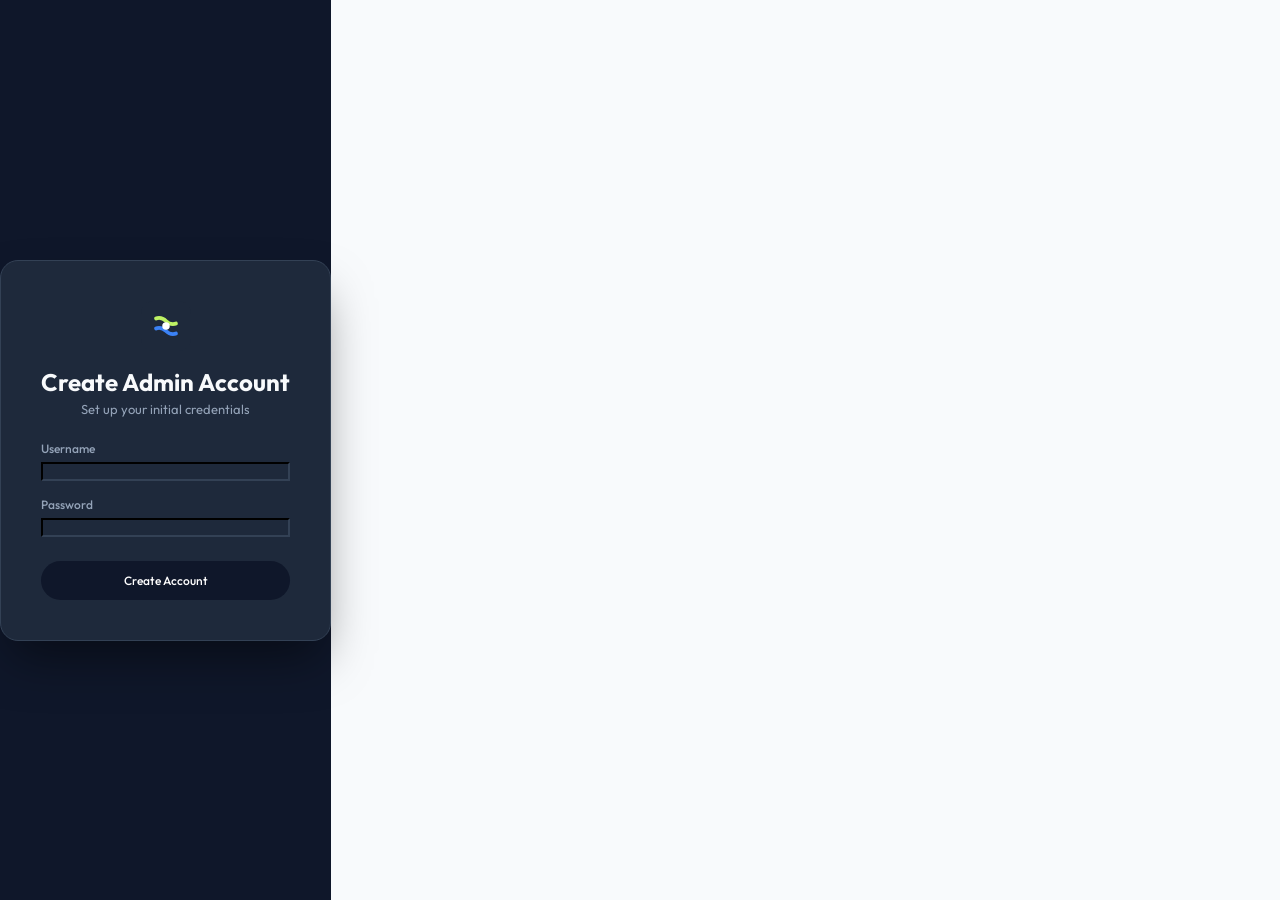
==== commit b0452627: "Add files via upload" ====
--- a/index.html
+++ b/index.html
@@ -1,698 +1,579 @@
-<!DOCTYPE html>
-<html lang="en">
-<head>
-  <meta charset="UTF-8">
-  <meta name="viewport" content="width=device-width, initial-scale=1.0">
-  <meta name="description" content="Startify - Premium SaaS-style personal project tracker and process analytics dashboard. Measure, track, and optimize your workflows in real-time.">
-  <title>Startify — Project Tracker & Process Dashboard</title>
-  
-  <!-- CSS Stylesheet -->
-  <link rel="stylesheet" href="style.css">
-  
-  <!-- Chart.js CDN for Analytics Graphs -->
-  <script src="https://cdn.jsdelivr.net/npm/chart.js"></script>
-  <!-- jsPDF + html2canvas for PDF Export -->
-  <script src="https://cdnjs.cloudflare.com/ajax/libs/jspdf/2.5.1/jspdf.umd.min.js"></script>
-  <script src="https://cdnjs.cloudflare.com/ajax/libs/html2canvas/1.4.1/html2canvas.min.js"></script>
-</head>
-<body>
-  
-  <!-- ===== MODERN LOGIN VIEW ===== -->
-  <div id="login-view-content" class="login-page">
-    <!-- Animated Background -->
-    <div class="login-background">
-      <div class="blob blob-1"></div>
-      <div class="blob blob-2"></div>
-      <div class="blob blob-3"></div>
-    </div>
-
-    <div class="login-container">
-      <div class="login-card">
-        <!-- Logo Section -->
-        <div class="login-logo-section">
-          <div class="logo-wrapper">
-            <svg viewBox="0 0 40 40" fill="none" class="login-logo">
-              <rect width="40" height="40" rx="10" fill="#1e293b"/>
-              <path d="M12 14C12 14 16 12 20 16C24 20 28 18 28 18" stroke="#bef264" stroke-width="3" stroke-linecap="round"/>
-              <path d="M12 22C12 22 16 20 20 24C24 28 28 26 28 26" stroke="#3b82f6" stroke-width="3" stroke-linecap="round"/>
-              <circle cx="20" cy="20" r="3" fill="#ffffff"/>
-            </svg>
-          </div>
-          <h1 class="login-title">Startify</h1>
-          <p class="login-subtitle">Project Tracker & Process Dashboard</p>
-        </div>
-
-        <!-- Form Section -->
-        <form id="login-form" class="login-form" onsubmit="event.preventDefault();">
-          <div class="form-intro">
-            <h2>Welcome Back</h2>
-            <p>Sign in to continue to your workspace</p>
-          </div>
-
-          <!-- Username Input -->
-          <div class="form-group">
-            <label for="login-username">Username</label>
-            <div class="input-wrapper">
-              <svg class="input-icon" viewBox="0 0 24 24" fill="none" stroke="currentColor" stroke-width="2">
-                <path d="M20 21v-2a4 4 0 0 0-4-4H8a4 4 0 0 0-4 4v2"></path>
-                <circle cx="12" cy="7" r="4"></circle>
-              </svg>
-              <input 
-                type="text" 
-                id="login-username" 
-                class="login-input" 
-                required 
-                autocomplete="username"
-                placeholder="Enter your username"
-              >
-            </div>
-          </div>
-
-          <!-- Password Input with Toggle -->
-          <div class="form-group">
-            <label for="login-password">Password</label>
-            <div class="input-wrapper password-wrapper">
-              <svg class="input-icon" viewBox="0 0 24 24" fill="none" stroke="currentColor" stroke-width="2">
-                <rect x="3" y="11" width="18" height="11" rx="2" ry="2"></rect>
-                <path d="M7 11V7a5 5 0 0 1 10 0v4"></path>
-              </svg>
-              <input 
-                type="password" 
-                id="login-password" 
-                class="login-input" 
-                required 
-                autocomplete="current-password"
-                placeholder="Enter your password"
-              >
-              <button type="button" class="password-toggle" id="password-toggle">
-                <svg class="eye-icon" viewBox="0 0 24 24" fill="none" stroke="currentColor" stroke-width="2">
-                  <path d="M1 12s4-8 11-8 11 8 11 8-4 8-11 8-11-8-11-8z"></path>
-                  <circle cx="12" cy="12" r="3"></circle>
-                </svg>
-              </button>
-            </div>
-          </div>
-
-          <!-- Error Message -->
-          <div id="login-error" class="login-error" style="display: none;">
-            <svg width="16" height="16" viewBox="0 0 24 24" fill="none" stroke="currentColor" stroke-width="2">
-              <circle cx="12" cy="12" r="10"></circle>
-              <line x1="12" y1="8" x2="12" y2="12"></line>
-              <line x1="12" y1="16" x2="12.01" y2="16"></line>
-            </svg>
-            <span id="error-text">Invalid username or password</span>
-          </div>
-
-          <!-- Remember Me -->
-          <div class="form-remember">
-            <div class="checkbox-wrapper">
-              <input type="checkbox" id="remember-me" class="checkbox-input">
-              <label for="remember-me" class="checkbox-label">Remember me</label>
-            </div>
-            <a href="#" class="forgot-password">Forgot password?</a>
-          </div>
-
-          <!-- Submit Button -->
-          <button type="submit" class="login-submit-btn" id="login-submit-btn">
-            <span>Sign In</span>
-            <svg class="btn-icon" viewBox="0 0 24 24" fill="none" stroke="currentColor" stroke-width="2">
-              <line x1="5" y1="12" x2="19" y2="12"></line>
-              <polyline points="12 5 19 12 12 19"></polyline>
-            </svg>
-          </button>
-        </form>
-
-        <!-- Social Login -->
-        <div class="social-login">
-          <div class="divider">
-            <span>Or continue with</span>
-          </div>
-          <div class="social-buttons">
-            <button type="button" class="social-btn google-btn" title="Sign in with Google">
-              <svg viewBox="0 0 24 24" fill="currentColor">
-                <path d="M22.56 12.25c0-.78-.07-1.53-.2-2.25H12v4.26h5.92c-.26 1.37-1.04 2.53-2.21 3.31v2.77h3.57c2.08-1.92 3.28-4.74 3.28-8.09z"></path>
-                <path d="M12 23c2.97 0 5.46-.98 7.28-2.66l-3.57-2.77c-.98.66-2.23 1.06-3.71 1.06-2.86 0-5.29-1.93-6.16-4.53H2.18v2.84C3.99 20.53 7.7 23 12 23z"></path>
-                <path d="M5.84 14.09c-.22-.66-.35-1.36-.35-2.09s.13-1.43.35-2.09V7.07H2.18C1.43 8.55 1 10.22 1 12s.43 3.45 1.18 4.93l2.85-2.22.81-.62z"></path>
-                <path d="M12 5.38c1.62 0 3.06.56 4.21 1.64l3.15-3.15C17.45 2.09 14.97 1 12 1 7.7 1 3.99 3.47 2.18 7.07l3.66 2.84c.87-2.6 3.3-4.53 6.16-4.53z"></path>
-              </svg>
-            </button>
-            <button type="button" class="social-btn github-btn" title="Sign in with GitHub">
-              <svg viewBox="0 0 24 24" fill="currentColor">
-                <path d="M12 0c-6.626 0-12 5.373-12 12 0 5.302 3.438 9.8 8.207 11.387.599.111.793-.261.793-.577v-2.234c-3.338.726-4.033-1.416-4.033-1.416-.546-1.387-1.333-1.756-1.333-1.756-1.089-.745.083-.729.083-.729 1.205.084 1.839 1.237 1.839 1.237 1.07 1.834 2.807 1.304 3.492.997.107-.775.418-1.305.762-1.604-2.665-.305-5.467-1.334-5.467-5.931 0-1.311.469-2.381 1.236-3.221-.124-.303-.535-1.524.117-3.176 0 0 1.008-.322 3.301 1.23.957-.266 1.983-.399 3.003-.404 1.02.005 2.047.138 3.006.404 2.291-1.552 3.297-1.23 3.297-1.23.653 1.653.242 2.874.118 3.176.77.84 1.235 1.911 1.235 3.221 0 4.609-2.807 5.624-5.479 5.921.43.372.823 1.102.823 2.222v 3.293c0 .319.192.694.801.576 4.765-1.589 8.199-6.086 8.199-11.386 0-6.627-5.373-12-12-12z"></path>
-              </svg>
-            </button>
-          </div>
-        </div>
-
-        <!-- Sign Up Link -->
-        <div class="login-footer">
-          <p>Don't have an account? <a href="#" class="signup-link">Sign up</a></p>
-        </div>
-      </div>
-    </div>
-  </div>
-
-  <!-- ===== MAIN APP (Hidden initially) ===== -->
-  <div class="dashboard-container" id="app-container" style="display: none;">
-    <!-- Sidebar Navigation -->
-    <aside class="sidebar" aria-label="Main Navigation">
-      <div class="logo-container">
-        <!-- Startify Stylized double-arc Logo -->
-        <svg class="logo-svg" viewBox="0 0 40 40" fill="none" xmlns="http://www.w3.org/2000/svg" id="sidebar-logo">
-          <rect width="40" height="40" rx="10" fill="#0f172a"/>
-          <path d="M12 14C12 14 16 12 20 16C24 20 28 18 28 18" stroke="#bef264" stroke-width="3" stroke-linecap="round"/>
-          <path d="M12 22C12 22 16 20 20 24C24 28 28 26 28 26" stroke="#3b82f6" stroke-width="3" stroke-linecap="round"/>
-          <circle cx="20" cy="20" r="3" fill="#ffffff"/>
-        </svg>
-      </div>
-      
-      <nav class="nav-links">
-        <div class="nav-item active" title="Dashboard" id="nav-dashboard">
-          <svg width="20" height="20" viewBox="0 0 24 24" fill="none" stroke="currentColor" stroke-width="2" stroke-linecap="round" stroke-linejoin="round"><rect x="3" y="3" width="7" height="9"><[...]
-        </div>
-        <div class="nav-item" title="Projects" id="nav-projects-shortcut">
-          <svg width="20" height="20" viewBox="0 0 24 24" fill="none" stroke="currentColor" stroke-width="2" stroke-linecap="round" stroke-linejoin="round"><path d="M22 19a2 2 0 0 1-2 2H4a2 2 0 0 [...]
-        </div>
-        <div class="nav-item" title="Task List" id="nav-tasks-shortcut">
-          <svg width="20" height="20" viewBox="0 0 24 24" fill="none" stroke="currentColor" stroke-width="2" stroke-linecap="round" stroke-linejoin="round"><line x1="8" y1="6" x2="21" y2="6"></lin[...]
-        </div>
-        <div class="nav-item" title="Gantt Timeline" id="nav-calendar">
-          <svg width="20" height="20" viewBox="0 0 24 24" fill="none" stroke="currentColor" stroke-width="2" stroke-linecap="round" stroke-linejoin="round"><rect x="3" y="5" width="8" height="4" r[...]
-        </div>
-        <div class="nav-item" title="Project History" id="nav-history">
-          <svg width="20" height="20" viewBox="0 0 24 24" fill="none" stroke="currentColor" stroke-width="2" stroke-linecap="round" stroke-linejoin="round"><path d="M12 8v4l3 3"></path><path d="M3[...]
-        </div>
-      </nav>
-      
-      <div class="sidebar-footer">
-        <div class="nav-item" title="Settings" id="nav-settings">
-          <svg width="20" height="20" viewBox="0 0 24 24" fill="none" stroke="currentColor" stroke-width="2" stroke-linecap="round" stroke-linejoin="round"><circle cx="12" cy="12" r="3"></circle><[...]
-        </div>
-        <div class="nav-item" title="Logout" id="nav-logout">
-          <svg width="20" height="20" viewBox="0 0 24 24" fill="none" stroke="currentColor" stroke-width="2" stroke-linecap="round" stroke-linejoin="round"><path d="M9 21H5a2 2 0 0 1-2-2V5a2 2 0 0[...]
-        </div>
-      </div>
-    </aside>
-    
-    <!-- Main Scrollable Dashboard Panel -->
-    <main class="main-panel">
-      
-      <!-- Top Header -->
-      <header class="header">
-        <div class="account-selector" style="position: relative;">
-          <span class="account-breadcrumbs">All Workspace > Personal</span>
-          <h1 class="account-title" id="workspace-title">
-            My Workspace
-            <svg viewBox="0 0 24 24" fill="none" stroke="currentColor" stroke-width="2.5" stroke-linecap="round" stroke-linejoin="round"><polyline points="6 9 12 15 18 9"></polyline></svg>
-          </h1>
-          <div class="workspace-dropdown hidden" id="workspace-dropdown-menu">
-            <!-- Dynamic projects list will be inserted here -->
-          </div>
-        </div>
-        
-        <div class="search-bar-container">
-          <svg class="search-icon" viewBox="0 0 24 24" fill="none" stroke="currentColor" stroke-width="2" stroke-linecap="round" stroke-linejoin="round"><circle cx="11" cy="11" r="8"></circle><li[...]
-          <input type="text" class="search-input" id="global-search" placeholder="Search tasks, priorities, or project name...">
-        </div>
-        
-        <div class="header-actions">
-          <button class="header-btn" id="btn-export" title="Export JSON Backup">
-            <svg width="18" height="18" viewBox="0 0 24 24" fill="none" stroke="currentColor" stroke-width="2" stroke-linecap="round" stroke-linejoin="round"><path d="M21 15v4a2 2 0 0 1-2 2H5a2 2[...]
-          </button>
-          <button class="header-btn" id="btn-import" title="Import JSON Backup">
-            <svg width="18" height="18" viewBox="0 0 24 24" fill="none" stroke="currentColor" stroke-width="2" stroke-linecap="round" stroke-linejoin="round"><path d="M21 15v4a2 2 0 0 1-2 2H5a2 2[...]
-          </button>
-          <input type="file" id="import-file-input" class="hidden" accept=".json">
-          <img class="avatar-img" src="https://images.unsplash.com/photo-1534528741775-53994a69daeb?auto=format&fit=crop&w=100&h=100&q=80" alt="User Avatar" id="user-avatar-btn">
-        </div>
-      </header>
-      
-      <div id="dashboard-view-content" style="display: flex; flex-direction: column; gap: 24px;">
-        <!-- KPI Row (Identical to Startify KPI Badges) -->
-      <section class="kpi-row" aria-label="Key Performance Indicators">
-        
-        <!-- Completed Goals -->
-        <div class="kpi-card kpi-green" id="kpi-completed-goals">
-          <div class="kpi-header">
-            <span class="kpi-title">Goals Completed</span>
-            <span class="kpi-percentage" id="kpi-completed-pct">0%</span>
-          </div>
-          <div class="kpi-value-container">
-            <span class="kpi-value" id="kpi-completed-count">0</span>
-          </div>
-          <div class="kpi-progress-container">
-            <div class="progress-bar-bg">
-              <div class="progress-bar-fill" id="kpi-completed-progress-fill" style="width: 0%;"></div>
-            </div>
-          </div>
-        </div>
-        
-        <!-- Active Tracking -->
-        <div class="kpi-card kpi-yellow" id="kpi-active-tracking">
-          <div class="kpi-header">
-            <span class="kpi-title">Active Tracking</span>
-            <span class="kpi-percentage" id="kpi-active-pct">0%</span>
-          </div>
-          <div class="kpi-value-container">
-            <span class="kpi-value" id="kpi-active-count">0</span>
-          </div>
-          <div class="kpi-progress-container">
-            <div class="progress-bar-bg">
-              <div class="progress-bar-fill" id="kpi-active-progress-fill" style="width: 0%;"></div>
-            </div>
-          </div>
-        </div>
-        
-        <!-- Setup Required (Total Tasks) -->
-        <div class="kpi-card kpi-blue" id="kpi-setup-required">
-          <div class="kpi-header">
-            <span class="kpi-title">Setup / Total Tasks</span>
-            <span class="kpi-percentage">Total</span>
-          </div>
-          <div class="kpi-value-container">
-            <span class="kpi-value" id="kpi-total-count">0</span>
-          </div>
-          <div class="kpi-progress-container">
-            <div class="progress-bar-bg">
-              <div class="progress-bar-fill progress-bar-striped" id="kpi-total-progress-fill" style="width: 100%;"></div>
-            </div>
-          </div>
-        </div>
-        
-        <!-- Critical Items (High priority) -->
-        <div class="kpi-card kpi-red" id="kpi-errors">
-          <div class="kpi-header">
-            <span class="kpi-title">High Priority / Urgent</span>
-            <span class="kpi-percentage" id="kpi-critical-pct">0%</span>
-          </div>
-          <div class="kpi-value-container">
-            <span class="kpi-value" id="kpi-critical-count">0</span>
-          </div>
-          <div class="kpi-progress-container">
-            <div class="progress-bar-bg">
-              <div class="progress-bar-fill" id="kpi-critical-progress-fill" style="width: 0%; background-color: var(--color-red);"></div>
-            </div>
-          </div>
-        </div>
-      </section>
-      
-      <!-- Two-Column Layout (Left: projects, tasks, calendar; Right: sticky dark widget) -->
-      <div class="dashboard-content-layout">
-        
-        <!-- Left Column (Main Scrollable Content) -->
-        <div class="main-content-column">
-          
-          <!-- Projects Tracker & Progress Graph -->
-          <div class="grid-card">
-            <div class="card-header">
-              <div class="card-title-group">
-                <h2 class="card-title">Projects Directory</h2>
-                <span class="card-subtitle" id="project-directory-count">Total 3 projects active</span>
-              </div>
-              <div class="card-controls">
-                <button class="primary-btn" id="btn-add-project">
-                  <svg width="14" height="14" viewBox="0 0 24 24" fill="none" stroke="currentColor" stroke-width="2.5" stroke-linecap="round" stroke-linejoin="round"><line x1="12" y1="5" x2="12" [...]
-                  New Project
-                </button>
-              </div>
-            </div>
-            
-            <!-- Projects List Container -->
-            <div class="projects-list" id="projects-list-container">
-              <!-- Dynamic elements will insert here -->
-            </div>
-            
-            <!-- Line Chart showing progress comparison -->
-            <div class="chart-container">
-              <canvas id="progressLineChart"></canvas>
-            </div>
-          </div>
-
-          <!-- Selected Project Tasks (Process Kanban list) -->
-          <section class="bottom-panel" id="project-tasks-section">
-            <div class="tasks-table-card">
-              <div class="card-header" style="margin-bottom: 20px;">
-                <div class="card-title-group">
-                  <h2 class="card-title" id="selected-project-title">Project: Startify UI/UX Design</h2>
-                  <span class="card-subtitle" id="selected-project-desc">Manage processes, updates, and checklist for the selected project.</span>
-                </div>
-                <div class="card-controls">
-                  <button class="secondary-btn" id="btn-edit-project" style="margin-right: 4px;">Edit Project Details</button>
-                  <button class="secondary-btn" id="btn-delete-project" style="margin-right: 4px; color: var(--color-red);">Delete Project</button>
-                  <button class="secondary-btn" id="btn-archive-project" style="margin-right: 4px; color: var(--color-green);">
-                    <svg width="13" height="13" viewBox="0 0 24 24" fill="none" stroke="currentColor" stroke-width="2.5" stroke-linecap="round" stroke-linejoin="round" style="vertical-align: midd[...]
-                    Archive
-                  </button>
-                  <button class="primary-btn" id="btn-add-task">
-                    <svg width="14" height="14" viewBox="0 0 24 24" fill="none" stroke="currentColor" stroke-width="2.5" stroke-linecap="round" stroke-linejoin="round"><line x1="12" y1="5" x2="12[...]
-                    Add Process Step
-                  </button>
-                </div>
-              </div>
-              
-              <div style="overflow-x: auto; width: 100%;">
-                <table class="tasks-table" style="width: 100%; min-width: 900px;">
-                  <thead>
-                    <tr>
-                      <th style="width: 50px;">No.</th>
-                      <th style="width: 140px; text-align: center;">Action</th>
-                      <th>Task Detail</th>
-                      <th style="width: 120px;">PIC</th>
-                      <th style="width: 150px;">Plan Date</th>
-                      <th style="width: 150px;">Actual Date</th>
-                      <th style="width: 120px;">Status</th>
-                    </tr>
-                  </thead>
-                  <tbody id="tasks-table-body">
-                    <!-- Rendered via JS -->
-                  </tbody>
-                </table>
-              </div>
-            </div>
-          </section>
-
-        </div> <!-- /Left Column -->
-
-        <!-- Right Column (Sticky Side Widget) -->
-        <aside class="side-content-column">
-          <!-- Dark Live Activity Box (Startify style widget) -->
-          <div class="dark-widget">
-            <div class="dark-widget-header">
-              <span class="dark-widget-title">Live Process Activity</span>
-              <div class="live-indicator">
-                <div class="live-dot"></div>
-                <span>TRACKING</span>
-              </div>
-            </div>
-            
-            <div class="dark-widget-main">
-              <div class="dark-widget-number" id="live-in-progress-count">0</div>
-              <div class="dark-widget-subtitle">Tasks currently in-progress</div>
-              
-              <!-- Dynamic simulated bar chart heights -->
-              <div class="live-chart-container" id="live-bars-chart">
-                <!-- Rendered via JS -->
-              </div>
-            </div>
-            
-            
-            <div class="dark-widget-footer">
-              <div class="footer-item">
-                <span class="footer-label">My Overall Efficiency</span>
-                <span class="footer-value">
-                  <span id="footer-efficiency-pct">0%</span>
-                  <span class="footer-bar-container">
-                    <span class="footer-bar-fill" id="footer-efficiency-fill" style="width: 0%;"></span>
-                  </span>
-                </span>
-              </div>
-              <div class="footer-item">
-                <span class="footer-label">Avg. Task Success Rate</span>
-                <span class="footer-value" id="footer-success-rate">0%</span>
-              </div>
-              <div class="footer-item">
-                <span class="footer-label">Active Project Burden</span>
-                <span class="footer-value" id="footer-active-burden">0</span>
-              </div>
-            </div>
-          </div>
-
-          <!-- Active Processes Card (Shows in-progress tasks, details & uploaded images) -->
-          <div class="grid-card" id="active-processes-widget" style="padding: 20px;">
-            <div class="card-header" style="margin-bottom: 12px; padding-bottom: 8px; border-bottom: 1px solid var(--border-color-dark);">
-              <div class="card-title-group">
-                <h3 class="card-title" style="font-size: 14px; font-weight: 600;">Active Processes</h3>
-                <span class="card-subtitle">Detailed view of in-progress tasks</span>
-              </div>
-            </div>
-            <div id="active-processes-list" style="display: flex; flex-direction: column; gap: 16px; max-height: 400px; overflow-y: auto; padding-right: 4px;">
-              <!-- Rendered via JS -->
-            </div>
-          </div>
-        </aside>
-
-      </div> <!-- /Two-Column Layout -->
-
-      <!-- Gantt Timeline View (Replaces monthly calendar and spans full width) -->
-      <section class="grid-card" id="calendar-view-content" style="width: 100%; margin-top: 12px; min-width: 0;">
-        <div class="card-header">
-          <div class="card-title-group">
-            <h2 class="card-title" id="gantt-chart-title">Project Gantt Chart Timeline</h2>
-            <span class="card-subtitle" id="gantt-chart-subtitle">Visualize process steps, durations, overlapping schedules, and status progress.</span>
-          </div>
-        </div>
-        
-        <div style="overflow-x: auto; width: 100%; margin-top: 16px;">
-          <table class="tasks-table gantt-table" style="min-width: 2400px; width: 100%;">
-            <thead id="gantt-table-head">
-              <!-- Generated via JS -->
-            </thead>
-            <tbody id="gantt-table-body">
-              <!-- Generated via JS -->
-            </tbody>
-          </table>
-        </div>
-      </section>
-
-      </div> <!-- /dashboard-view-content -->
-
-      <!-- ===== HISTORY VIEW ===== -->
-      <div id="history-view-content" style="display: none; flex-direction: column; gap: 24px; padding: 0;">
-        
-        <!-- History Header -->
-        <div class="grid-card" style="padding: 24px 28px;">
-          <div class="card-header" style="margin-bottom: 0;">
-            <div class="card-title-group">
-              <h2 class="card-title">Project History Archive</h2>
-              <span class="card-subtitle" id="history-count-label">Archived completed projects</span>
-            </div>
-            <div class="card-controls">
-              <button class="secondary-btn" id="btn-back-to-dashboard">
-                <svg width="13" height="13" viewBox="0 0 24 24" fill="none" stroke="currentColor" stroke-width="2.5" style="vertical-align: middle; margin-right: 4px;"><polyline points="15 18 9 1[...]
-                Back to Dashboard
-              </button>
-            </div>
-          </div>
-        </div>
-
-        <!-- History Cards Grid -->
-        <div id="history-cards-container" style="display: grid; grid-template-columns: 1fr; gap: 16px;">
-          <!-- Rendered via JS -->
-        </div>
-
-      </div> <!-- /history-view-content -->
-
-      <!-- ===== SETTINGS VIEW ===== -->
-      <div id="settings-view-content" style="display: none; flex-direction: column; gap: 24px; padding: 0;">
-        <div class="grid-card" style="padding: 24px 28px;">
-          <div class="card-header" style="margin-bottom: 16px; border-bottom: 1px solid var(--border-color-dark); padding-bottom: 16px;">
-            <div class="card-title-group">
-              <h2 class="card-title">System Settings</h2>
-              <span class="card-subtitle">Manage users, security, and application preferences</span>
-            </div>
-          </div>
-
-          <div style="display: grid; grid-template-columns: 1fr 2fr; gap: 32px;">
-            <div>
-              <h3 style="font-size: 14px; font-weight: 600; margin-bottom: 12px; color: var(--text-primary);">User Management</h3>
-              <p style="font-size: 13px; color: var(--text-muted); line-height: 1.5;">Add new administrators or change existing passwords. Users created here can log into the dashboard.</p>
-            </div>
-
-            <div>
-              <div id="users-list-container" style="display: flex; flex-direction: column; gap: 12px; margin-bottom: 24px;">
-                <!-- Rendered via JS -->
-              </div>
-
-              <div style="background: var(--bg-primary); border: 1px solid var(--border-color); border-radius: var(--border-radius-md); padding: 16px;">
-                <h4 style="font-size: 13px; font-weight: 600; margin-bottom: 12px;">Add New User</h4>
-                <form id="add-user-form" style="display: grid; grid-template-columns: 1fr 1fr auto; gap: 12px; align-items: end;">
-                  <div class="form-group">
-                    <label>Username</label>
-                    <input type="text" id="new-username" class="modal-input" required>
-                  </div>
-                  <div class="form-group">
-                    <label>Password</label>
-                    <input type="password" id="new-password" class="modal-input" required>
-                  </div>
-                  <button type="submit" class="primary-btn" style="height: 38px;">Add User</button>
-                </form>
-              </div>
-            </div>
-          </div>
-        </div>
-      </div> <!-- /settings-view-content -->
-      
-    </main>
-  </div>
-
-  <!-- Dialog Modals -->
-  
-  <!-- Add/Edit Project Modal -->
-  <div class="modal-overlay" id="project-modal">
-    <div class="modal-content">
-      <div class="modal-header">
-        <h3 class="modal-title" id="project-modal-title">New Project</h3>
-        <button class="close-btn" id="btn-close-project-modal">
-          <svg width="20" height="20" viewBox="0 0 24 24" fill="none" stroke="currentColor" stroke-width="2" stroke-linecap="round" stroke-linejoin="round"><line x1="18" y1="6" x2="6" y2="18"></l[...]
-        </button>
-      </div>
-      <form id="project-form">
-        <input type="hidden" id="project-modal-id">
-        <div class="form-group">
-          <label for="project-modal-name">Project Name</label>
-          <input type="text" class="form-control" id="project-modal-name" required placeholder="e.g. Mobile App Redesign">
-        </div>
-        <div class="form-group">
-          <label for="project-modal-desc">Description</label>
-          <input type="text" class="form-control" id="project-modal-desc" placeholder="Brief outline of the project goals...">
-        </div>
-        <div class="form-row" style="display: grid; grid-template-columns: 1fr 1fr; gap: 12px;">
-          <div class="form-group">
-            <label for="project-modal-category">Category</label>
-            <input type="text" class="form-control" id="project-modal-category" placeholder="e.g. Design, Dev, Study">
-          </div>
-          <div class="form-group">
-            <label for="project-modal-priority">Priority</label>
-            <select class="form-control" id="project-modal-priority">
-              <option value="Low">Low</option>
-              <option value="Medium" selected>Medium</option>
-              <option value="High">High</option>
-              <option value="Critical">Critical</option>
-            </select>
-          </div>
-        </div>
-        <div class="form-row" style="display: grid; grid-template-columns: 1fr 1fr; gap: 12px; margin-top: 12px;">
-          <div class="form-group">
-            <label for="project-modal-start-date">Start Date</label>
-            <input type="date" class="form-control" id="project-modal-start-date" required>
-          </div>
-          <div class="form-group">
-            <label for="project-modal-end-date">End Date</label>
-            <input type="date" class="form-control" id="project-modal-end-date" required>
-          </div>
-        </div>
-        <div class="form-group">
-          <label>Theme Color Accent</label>
-          <div class="color-picker-grid" id="project-color-picker">
-            <div class="color-option selected" style="background-color: #3b82f6;" data-color="#3b82f6"></div>
-            <div class="color-option" style="background-color: #10b981;" data-color="#10b981"></div>
-            <div class="color-option" style="background-color: #eab308;" data-color="#eab308"></div>
-            <div class="color-option" style="background-color: #f43f5e;" data-color="#f43f5e"></div>
-            <div class="color-option" style="background-color: #8b5cf6;" data-color="#8b5cf6"></div>
-            <div class="color-option" style="background-color: #64748b;" data-color="#64748b"></div>
-          </div>
-        </div>
-        <div class="modal-actions">
-          <button type="button" class="secondary-btn" id="btn-cancel-project">Cancel</button>
-          <button type="submit" class="primary-btn">Save Project</button>
-        </div>
-      </form>
-    </div>
-  </div>
-
-  <!-- Add/Edit Task Modal -->
-  <div class="modal-overlay" id="task-modal">
-    <div class="modal-content">
-      <div class="modal-header">
-        <h3 class="modal-title" id="task-modal-title">New Process Step</h3>
-        <button class="close-btn" id="btn-close-task-modal">
-          <svg width="20" height="20" viewBox="0 0 24 24" fill="none" stroke="currentColor" stroke-width="2" stroke-linecap="round" stroke-linejoin="round"><line x1="18" y1="6" x2="6" y2="18"></l[...]
-        </button>
-      </div>
-      <form id="task-form">
-        <input type="hidden" id="task-modal-id">
-        <div class="form-group">
-          <label for="task-modal-name">Task Description / Process Name</label>
-          <input type="text" class="form-control" id="task-modal-name" required placeholder="e.g. Sketch dashboard wireframes">
-        </div>
-        <div class="form-row" style="display: grid; grid-template-columns: 1fr 1fr; gap: 12px; margin-top: 12px;">
-          <div class="form-group">
-            <label for="task-modal-pic">PIC (Person in Charge)</label>
-            <input type="text" class="form-control" id="task-modal-pic" placeholder="e.g. QCC Team, Maintenance">
-          </div>
-          <div class="form-group">
-            <label for="task-modal-priority">Priority</label>
-            <select class="form-control" id="task-modal-priority">
-              <option value="Low">Low</option>
-              <option value="Medium" selected>Medium</option>
-              <option value="High">High</option>
-              <option value="Critical">Critical</option>
-            </select>
-          </div>
-        </div>
-
-        <div class="form-row" style="display: grid; grid-template-columns: 1fr 1fr; gap: 12px; margin-top: 12px;">
-          <div class="form-group">
-            <label for="task-modal-plan-start">Plan Start Date</label>
-            <input type="date" class="form-control" id="task-modal-plan-start" required>
-          </div>
-          <div class="form-group">
-            <label for="task-modal-plan-end">Plan End Date</label>
-            <input type="date" class="form-control" id="task-modal-plan-end" required>
-          </div>
-        </div>
-
-        <div class="form-row" style="display: grid; grid-template-columns: 1fr 1fr; gap: 12px; margin-top: 12px;">
-          <div class="form-group">
-            <label for="task-modal-actual-start">Actual Start Date (Optional)</label>
-            <input type="date" class="form-control" id="task-modal-actual-start">
-          </div>
-          <div class="form-group">
-            <label for="task-modal-actual-end">Actual End Date (Optional)</label>
-            <input type="date" class="form-control" id="task-modal-actual-end">
-          </div>
-        </div>
-
-        <div class="form-group" style="margin-top: 12px;">
-          <label for="task-modal-status">Process Stage</label>
-          <select class="form-control" id="task-modal-status">
-            <option value="Backlog">Backlog</option>
-            <option value="In Progress">In Progress</option>
-            <option value="Review">In Review</option>
-            <option value="Completed">Completed</option>
-          </select>
-        </div>
-
-        <!-- Task Details & Notes -->
-        <div class="form-group" style="margin-top: 12px;">
-          <label for="task-modal-notes">Process Details / Progress Notes</label>
-          <textarea class="form-control" id="task-modal-notes" rows="3" placeholder="Describe the current progress, blockages, or details..."></textarea>
-        </div>
-
-        <!-- Task Image Upload -->
-        <div class="form-group" style="margin-top: 12px;">
-          <label for="task-modal-image">Upload Progress/Status Image</label>
-          <input type="file" id="task-modal-image" class="form-control" accept="image/*">
-          <input type="hidden" id="task-modal-image-base64">
-          <div id="task-modal-image-preview" style="margin-top: 8px; display: none; flex-direction: column; gap: 6px;">
-            <img src="" style="max-width: 100%; max-height: 120px; object-fit: contain; border-radius: var(--border-radius-sm); border: 1px solid var(--border-color-dark);">
-            <button type="button" id="btn-remove-task-image" class="secondary-btn" style="padding: 4px 8px; font-size: 11px; align-self: flex-start;">Remove Image</button>
-          </div>
-        </div>
-
-        <div class="modal-actions" style="margin-top: 20px;">
-          <button type="button" class="secondary-btn" id="btn-cancel-task">Cancel</button>
-          <button type="submit" class="primary-btn">Save Step</button>
-        </div>
-      </form>
-    </div>
-  </div>
-
-  <!-- JavaScript Application Entry point -->
-  <script src="mockData.js"></script>
-  <script src="app.js?v=2"></script>
-  <script>
-    // Modern Login Page JavaScript
-    const passwordToggle = document.getElementById('password-toggle');
-    const passwordInput = document.getElementById('login-password');
-    
-    if (passwordToggle) {
-      passwordToggle.addEventListener('click', function() {
-        const type = passwordInput.getAttribute('type') === 'password' ? 'text' : 'password';
-        passwordInput.setAttribute('type', type);
-        this.classList.toggle('active');
-      });
-    }
-  </script>
-</body>
-</html>
+<!DOCTYPE html>
+<html lang="en">
+<head>
+  <meta charset="UTF-8">
+  <meta name="viewport" content="width=device-width, initial-scale=1.0">
+  <meta name="description" content="Startify - Premium SaaS-style personal project tracker and process analytics dashboard. Measure, track, and optimize your workflows in real-time.">
+  <title>Startify — Project Tracker & Process Dashboard</title>
+  
+  <!-- CSS Stylesheet -->
+  <link rel="stylesheet" href="style.css">
+  
+  <!-- Chart.js CDN for Analytics Graphs -->
+  <script src="https://cdn.jsdelivr.net/npm/chart.js"></script>
+  <!-- jsPDF + html2canvas for PDF Export -->
+  <script src="https://cdnjs.cloudflare.com/ajax/libs/jspdf/2.5.1/jspdf.umd.min.js"></script>
+  <script src="https://cdnjs.cloudflare.com/ajax/libs/html2canvas/1.4.1/html2canvas.min.js"></script>
+</head>
+<body>
+  
+  <!-- ===== LOGIN VIEW ===== -->
+  <div id="login-view-content" style="display: flex; align-items: center; justify-content: center; height: 100vh; background: #0f172a;">
+    <div class="login-card">
+      <div style="text-align: center; margin-bottom: 24px;">
+        <svg viewBox="0 0 40 40" fill="none" style="width: 50px; height: 50px; display: inline-block; margin-bottom: 12px;">
+          <rect width="40" height="40" rx="10" fill="#1e293b"/>
+          <path d="M12 14C12 14 16 12 20 16C24 20 28 18 28 18" stroke="#bef264" stroke-width="3" stroke-linecap="round"/>
+          <path d="M12 22C12 22 16 20 20 24C24 28 28 26 28 26" stroke="#3b82f6" stroke-width="3" stroke-linecap="round"/>
+          <circle cx="20" cy="20" r="3" fill="#ffffff"/>
+        </svg>
+        <h2 id="login-title" style="color: #f8fafc; font-size: 24px;">Welcome Back</h2>
+        <p id="login-subtitle" style="color: #94a3b8; font-size: 13px; margin-top: 4px;">Sign in to Startify Dashboard</p>
+      </div>
+      
+      <form id="login-form" onsubmit="event.preventDefault();">
+        <div class="form-group">
+          <label style="color: #94a3b8;">Username</label>
+          <input type="text" id="login-username" class="modal-input" required autocomplete="username" style="background: #1e293b; color: #fff; border-color: #334155;">
+        </div>
+        <div class="form-group" style="margin-top: 16px;">
+          <label style="color: #94a3b8;">Password</label>
+          <input type="password" id="login-password" class="modal-input" required autocomplete="current-password" style="background: #1e293b; color: #fff; border-color: #334155;">
+        </div>
+        <div id="login-error" style="color: #f43f5e; font-size: 12px; margin-top: 12px; display: none;">Invalid username or password.</div>
+        <button type="submit" class="primary-btn" id="login-submit-btn" style="width: 100%; margin-top: 24px; padding: 12px; justify-content: center;">Sign In</button>
+      </form>
+    </div>
+  </div>
+
+  <!-- ===== MAIN APP (Hidden initially) ===== -->
+  <div class="dashboard-container" id="app-container" style="display: none;">
+    <!-- Sidebar Navigation -->
+    <aside class="sidebar" aria-label="Main Navigation">
+      <div class="logo-container">
+        <!-- Startify Stylized double-arc Logo -->
+        <svg class="logo-svg" viewBox="0 0 40 40" fill="none" xmlns="http://www.w3.org/2000/svg" id="sidebar-logo">
+          <rect width="40" height="40" rx="10" fill="#0f172a"/>
+          <path d="M12 14C12 14 16 12 20 16C24 20 28 18 28 18" stroke="#bef264" stroke-width="3" stroke-linecap="round"/>
+          <path d="M12 22C12 22 16 20 20 24C24 28 28 26 28 26" stroke="#3b82f6" stroke-width="3" stroke-linecap="round"/>
+          <circle cx="20" cy="20" r="3" fill="#ffffff"/>
+        </svg>
+      </div>
+      
+      <nav class="nav-links">
+        <div class="nav-item active" title="Dashboard" id="nav-dashboard">
+          <svg width="20" height="20" viewBox="0 0 24 24" fill="none" stroke="currentColor" stroke-width="2" stroke-linecap="round" stroke-linejoin="round"><rect x="3" y="3" width="7" height="9"></rect><rect x="14" y="3" width="7" height="5"></rect><rect x="14" y="12" width="7" height="9"></rect><rect x="3" y="16" width="7" height="5"></rect></svg>
+        </div>
+        <div class="nav-item" title="Projects" id="nav-projects-shortcut">
+          <svg width="20" height="20" viewBox="0 0 24 24" fill="none" stroke="currentColor" stroke-width="2" stroke-linecap="round" stroke-linejoin="round"><path d="M22 19a2 2 0 0 1-2 2H4a2 2 0 0 1-2-2V5a2 2 0 0 1 2-2h5l2 3h9a2 2 0 0 1 2 2z"></path></svg>
+        </div>
+        <div class="nav-item" title="Task List" id="nav-tasks-shortcut">
+          <svg width="20" height="20" viewBox="0 0 24 24" fill="none" stroke="currentColor" stroke-width="2" stroke-linecap="round" stroke-linejoin="round"><line x1="8" y1="6" x2="21" y2="6"></line><line x1="8" y1="12" x2="21" y2="12"></line><line x1="8" y1="18" x2="21" y2="18"></line><line x1="3" y1="6" x2="3.01" y2="6"></line><line x1="3" y1="12" x2="3.01" y2="12"></line><line x1="3" y1="18" x2="3.01" y2="18"></line></svg>
+        </div>
+        <div class="nav-item" title="Gantt Timeline" id="nav-calendar">
+          <svg width="20" height="20" viewBox="0 0 24 24" fill="none" stroke="currentColor" stroke-width="2" stroke-linecap="round" stroke-linejoin="round"><rect x="3" y="5" width="8" height="4" rx="1"></rect><rect x="9" y="11" width="12" height="4" rx="1"></rect><rect x="5" y="17" width="10" height="4" rx="1"></rect></svg>
+        </div>
+        <div class="nav-item" title="Project History" id="nav-history">
+          <svg width="20" height="20" viewBox="0 0 24 24" fill="none" stroke="currentColor" stroke-width="2" stroke-linecap="round" stroke-linejoin="round"><path d="M12 8v4l3 3"></path><path d="M3.05 11a9 9 0 1 1 .5 4M3 21v-4h4"></path></svg>
+        </div>
+      </nav>
+      
+      <div class="sidebar-footer">
+        <div class="nav-item" title="Settings" id="nav-settings">
+          <svg width="20" height="20" viewBox="0 0 24 24" fill="none" stroke="currentColor" stroke-width="2" stroke-linecap="round" stroke-linejoin="round"><circle cx="12" cy="12" r="3"></circle><path d="M19.4 15a1.65 1.65 0 0 0 .33 1.82l.06.06a2 2 0 1 1-2.83 2.83l-.06-.06a1.65 1.65 0 0 0-1.82-.33 1.65 1.65 0 0 0-1 1.51V21a2 2 0 0 1-4 0v-.09A1.65 1.65 0 0 0 9 19.4a1.65 1.65 0 0 0-1.82.33l-.06.06a2 2 0 1 1-2.83-2.83l.06-.06a1.65 1.65 0 0 0 .33-1.82 1.65 1.65 0 0 0-1.51-1H3a2 2 0 0 1 0-4h.09A1.65 1.65 0 0 0 4.6 9a1.65 1.65 0 0 0-.33-1.82l-.06-.06a2 2 0 1 1 2.83-2.83l.06.06a1.65 1.65 0 0 0 1.82.33H9a1.65 1.65 0 0 0 1-1.51V3a2 2 0 0 1 4 0v.09a1.65 1.65 0 0 0 1 1.51 1.65 1.65 0 0 0 1.82-.33l.06-.06a2 2 0 1 1 2.83 2.83l-.06.06a1.65 1.65 0 0 0-.33 1.82V9a1.65 1.65 0 0 0 1.51 1H21a2 2 0 0 1 0 4h-.09a1.65 1.65 0 0 0-1.51 1z"></path></svg>
+        </div>
+        <div class="nav-item" title="Logout" id="nav-logout">
+          <svg width="20" height="20" viewBox="0 0 24 24" fill="none" stroke="currentColor" stroke-width="2" stroke-linecap="round" stroke-linejoin="round"><path d="M9 21H5a2 2 0 0 1-2-2V5a2 2 0 0 1 2-2h4"></path><polyline points="16 17 21 12 16 7"></polyline><line x1="21" y1="12" x2="9" y2="12"></line></svg>
+        </div>
+      </div>
+    </aside>
+    
+    <!-- Main Scrollable Dashboard Panel -->
+    <main class="main-panel">
+      
+      <!-- Top Header -->
+      <header class="header">
+        <div class="account-selector" style="position: relative;">
+          <span class="account-breadcrumbs">All Workspace > Personal</span>
+          <h1 class="account-title" id="workspace-title">
+            My Workspace
+            <svg viewBox="0 0 24 24" fill="none" stroke="currentColor" stroke-width="2.5" stroke-linecap="round" stroke-linejoin="round"><polyline points="6 9 12 15 18 9"></polyline></svg>
+          </h1>
+          <div class="workspace-dropdown hidden" id="workspace-dropdown-menu">
+            <!-- Dynamic projects list will be inserted here -->
+          </div>
+        </div>
+        
+        <div class="search-bar-container">
+          <svg class="search-icon" viewBox="0 0 24 24" fill="none" stroke="currentColor" stroke-width="2" stroke-linecap="round" stroke-linejoin="round"><circle cx="11" cy="11" r="8"></circle><line x1="21" y1="21" x2="16.65" y2="16.65"></line></svg>
+          <input type="text" class="search-input" id="global-search" placeholder="Search tasks, priorities, or project name...">
+        </div>
+        
+        <div class="header-actions">
+          <button class="header-btn" id="btn-export" title="Export JSON Backup">
+            <svg width="18" height="18" viewBox="0 0 24 24" fill="none" stroke="currentColor" stroke-width="2" stroke-linecap="round" stroke-linejoin="round"><path d="M21 15v4a2 2 0 0 1-2 2H5a2 2 0 0 1-2-2v-4"></path><polyline points="17 8 12 3 7 8"></polyline><line x1="12" y1="3" x2="12" y2="15"></line></svg>
+          </button>
+          <button class="header-btn" id="btn-import" title="Import JSON Backup">
+            <svg width="18" height="18" viewBox="0 0 24 24" fill="none" stroke="currentColor" stroke-width="2" stroke-linecap="round" stroke-linejoin="round"><path d="M21 15v4a2 2 0 0 1-2 2H5a2 2 0 0 1-2-2v-4"></path><polyline points="7 10 12 15 17 10"></polyline><line x1="12" y1="15" x2="12" y2="3"></line></svg>
+          </button>
+          <input type="file" id="import-file-input" class="hidden" accept=".json">
+          <img class="avatar-img" src="https://images.unsplash.com/photo-1534528741775-53994a69daeb?auto=format&fit=crop&w=100&h=100&q=80" alt="User Avatar" id="user-avatar-btn">
+        </div>
+      </header>
+      
+      <div id="dashboard-view-content" style="display: flex; flex-direction: column; gap: 24px;">
+        <!-- KPI Row (Identical to Startify KPI Badges) -->
+      <section class="kpi-row" aria-label="Key Performance Indicators">
+        
+        <!-- Completed Goals -->
+        <div class="kpi-card kpi-green" id="kpi-completed-goals">
+          <div class="kpi-header">
+            <span class="kpi-title">Goals Completed</span>
+            <span class="kpi-percentage" id="kpi-completed-pct">0%</span>
+          </div>
+          <div class="kpi-value-container">
+            <span class="kpi-value" id="kpi-completed-count">0</span>
+          </div>
+          <div class="kpi-progress-container">
+            <div class="progress-bar-bg">
+              <div class="progress-bar-fill" id="kpi-completed-progress-fill" style="width: 0%;"></div>
+            </div>
+          </div>
+        </div>
+        
+        <!-- Active Tracking -->
+        <div class="kpi-card kpi-yellow" id="kpi-active-tracking">
+          <div class="kpi-header">
+            <span class="kpi-title">Active Tracking</span>
+            <span class="kpi-percentage" id="kpi-active-pct">0%</span>
+          </div>
+          <div class="kpi-value-container">
+            <span class="kpi-value" id="kpi-active-count">0</span>
+          </div>
+          <div class="kpi-progress-container">
+            <div class="progress-bar-bg">
+              <div class="progress-bar-fill" id="kpi-active-progress-fill" style="width: 0%;"></div>
+            </div>
+          </div>
+        </div>
+        
+        <!-- Setup Required (Total Tasks) -->
+        <div class="kpi-card kpi-blue" id="kpi-setup-required">
+          <div class="kpi-header">
+            <span class="kpi-title">Setup / Total Tasks</span>
+            <span class="kpi-percentage">Total</span>
+          </div>
+          <div class="kpi-value-container">
+            <span class="kpi-value" id="kpi-total-count">0</span>
+          </div>
+          <div class="kpi-progress-container">
+            <div class="progress-bar-bg">
+              <div class="progress-bar-fill progress-bar-striped" id="kpi-total-progress-fill" style="width: 100%;"></div>
+            </div>
+          </div>
+        </div>
+        
+        <!-- Critical Items (High priority) -->
+        <div class="kpi-card kpi-red" id="kpi-errors">
+          <div class="kpi-header">
+            <span class="kpi-title">High Priority / Urgent</span>
+            <span class="kpi-percentage" id="kpi-critical-pct">0%</span>
+          </div>
+          <div class="kpi-value-container">
+            <span class="kpi-value" id="kpi-critical-count">0</span>
+          </div>
+          <div class="kpi-progress-container">
+            <div class="progress-bar-bg">
+              <div class="progress-bar-fill" id="kpi-critical-progress-fill" style="width: 0%; background-color: var(--color-red);"></div>
+            </div>
+          </div>
+        </div>
+      </section>
+      
+      <!-- Two-Column Layout (Left: projects, tasks, calendar; Right: sticky dark widget) -->
+      <div class="dashboard-content-layout">
+        
+        <!-- Left Column (Main Scrollable Content) -->
+        <div class="main-content-column">
+          
+          <!-- Projects Tracker & Progress Graph -->
+          <div class="grid-card">
+            <div class="card-header">
+              <div class="card-title-group">
+                <h2 class="card-title">Projects Directory</h2>
+                <span class="card-subtitle" id="project-directory-count">Total 3 projects active</span>
+              </div>
+              <div class="card-controls">
+                <button class="primary-btn" id="btn-add-project">
+                  <svg width="14" height="14" viewBox="0 0 24 24" fill="none" stroke="currentColor" stroke-width="2.5" stroke-linecap="round" stroke-linejoin="round"><line x1="12" y1="5" x2="12" y2="19"></line><line x1="5" y1="12" x2="19" y2="12"></line></svg>
+                  New Project
+                </button>
+              </div>
+            </div>
+            
+            <!-- Projects List Container -->
+            <div class="projects-list" id="projects-list-container">
+              <!-- Dynamic elements will insert here -->
+            </div>
+            
+            <!-- Line Chart showing progress comparison -->
+            <div class="chart-container">
+              <canvas id="progressLineChart"></canvas>
+            </div>
+          </div>
+
+          <!-- Selected Project Tasks (Process Kanban list) -->
+          <section class="bottom-panel" id="project-tasks-section">
+            <div class="tasks-table-card">
+              <div class="card-header" style="margin-bottom: 20px;">
+                <div class="card-title-group">
+                  <h2 class="card-title" id="selected-project-title">Project: Startify UI/UX Design</h2>
+                  <span class="card-subtitle" id="selected-project-desc">Manage processes, updates, and checklist for the selected project.</span>
+                </div>
+                <div class="card-controls">
+                  <button class="secondary-btn" id="btn-edit-project" style="margin-right: 4px;">Edit Project Details</button>
+                  <button class="secondary-btn" id="btn-delete-project" style="margin-right: 4px; color: var(--color-red);">Delete Project</button>
+                  <button class="secondary-btn" id="btn-archive-project" style="margin-right: 4px; color: var(--color-green);">
+                    <svg width="13" height="13" viewBox="0 0 24 24" fill="none" stroke="currentColor" stroke-width="2.5" stroke-linecap="round" stroke-linejoin="round" style="vertical-align: middle; margin-right: 3px;"><polyline points="21 8 21 21 3 21 3 8"></polyline><rect x="1" y="3" width="22" height="5"></rect><line x1="10" y1="12" x2="14" y2="12"></line></svg>
+                    Archive
+                  </button>
+                  <button class="primary-btn" id="btn-add-task">
+                    <svg width="14" height="14" viewBox="0 0 24 24" fill="none" stroke="currentColor" stroke-width="2.5" stroke-linecap="round" stroke-linejoin="round"><line x1="12" y1="5" x2="12" y2="19"></line><line x1="5" y1="12" x2="19" y2="12"></line></svg>
+                    Add Process Step
+                  </button>
+                </div>
+              </div>
+              
+              <div style="overflow-x: auto; width: 100%;">
+                <table class="tasks-table" style="width: 100%; min-width: 900px;">
+                  <thead>
+                    <tr>
+                      <th style="width: 50px;">No.</th>
+                      <th style="width: 140px; text-align: center;">Action</th>
+                      <th>Task Detail</th>
+                      <th style="width: 120px;">PIC</th>
+                      <th style="width: 150px;">Plan Date</th>
+                      <th style="width: 150px;">Actual Date</th>
+                      <th style="width: 120px;">Status</th>
+                    </tr>
+                  </thead>
+                  <tbody id="tasks-table-body">
+                    <!-- Rendered via JS -->
+                  </tbody>
+                </table>
+              </div>
+            </div>
+          </section>
+
+        </div> <!-- /Left Column -->
+
+        <!-- Right Column (Sticky Side Widget) -->
+        <aside class="side-content-column">
+          <!-- Dark Live Activity Box (Startify style widget) -->
+          <div class="dark-widget">
+            <div class="dark-widget-header">
+              <span class="dark-widget-title">Live Process Activity</span>
+              <div class="live-indicator">
+                <div class="live-dot"></div>
+                <span>TRACKING</span>
+              </div>
+            </div>
+            
+            <div class="dark-widget-main">
+              <div class="dark-widget-number" id="live-in-progress-count">0</div>
+              <div class="dark-widget-subtitle">Tasks currently in-progress</div>
+              
+              <!-- Dynamic simulated bar chart heights -->
+              <div class="live-chart-container" id="live-bars-chart">
+                <!-- Rendered via JS -->
+              </div>
+            </div>
+            
+            
+            <div class="dark-widget-footer">
+              <div class="footer-item">
+                <span class="footer-label">My Overall Efficiency</span>
+                <span class="footer-value">
+                  <span id="footer-efficiency-pct">0%</span>
+                  <span class="footer-bar-container">
+                    <span class="footer-bar-fill" id="footer-efficiency-fill" style="width: 0%;"></span>
+                  </span>
+                </span>
+              </div>
+              <div class="footer-item">
+                <span class="footer-label">Avg. Task Success Rate</span>
+                <span class="footer-value" id="footer-success-rate">0%</span>
+              </div>
+              <div class="footer-item">
+                <span class="footer-label">Active Project Burden</span>
+                <span class="footer-value" id="footer-active-burden">0</span>
+              </div>
+            </div>
+          </div>
+
+          <!-- Active Processes Card (Shows in-progress tasks, details & uploaded images) -->
+          <div class="grid-card" id="active-processes-widget" style="padding: 20px;">
+            <div class="card-header" style="margin-bottom: 12px; padding-bottom: 8px; border-bottom: 1px solid var(--border-color-dark);">
+              <div class="card-title-group">
+                <h3 class="card-title" style="font-size: 14px; font-weight: 600;">Active Processes</h3>
+                <span class="card-subtitle">Detailed view of in-progress tasks</span>
+              </div>
+            </div>
+            <div id="active-processes-list" style="display: flex; flex-direction: column; gap: 16px; max-height: 400px; overflow-y: auto; padding-right: 4px;">
+              <!-- Rendered via JS -->
+            </div>
+          </div>
+        </aside>
+
+      </div> <!-- /Two-Column Layout -->
+
+      <!-- Gantt Timeline View (Replaces monthly calendar and spans full width) -->
+      <section class="grid-card" id="calendar-view-content" style="width: 100%; margin-top: 12px; min-width: 0;">
+        <div class="card-header">
+          <div class="card-title-group">
+            <h2 class="card-title" id="gantt-chart-title">Project Gantt Chart Timeline</h2>
+            <span class="card-subtitle" id="gantt-chart-subtitle">Visualize process steps, durations, overlapping schedules, and status progress.</span>
+          </div>
+        </div>
+        
+        <div style="overflow-x: auto; width: 100%; margin-top: 16px;">
+          <table class="tasks-table gantt-table" style="min-width: 2400px; width: 100%;">
+            <thead id="gantt-table-head">
+              <!-- Generated via JS -->
+            </thead>
+            <tbody id="gantt-table-body">
+              <!-- Generated via JS -->
+            </tbody>
+          </table>
+        </div>
+      </section>
+
+      </div> <!-- /dashboard-view-content -->
+
+      <!-- ===== HISTORY VIEW ===== -->
+      <div id="history-view-content" style="display: none; flex-direction: column; gap: 24px; padding: 0;">
+        
+        <!-- History Header -->
+        <div class="grid-card" style="padding: 24px 28px;">
+          <div class="card-header" style="margin-bottom: 0;">
+            <div class="card-title-group">
+              <h2 class="card-title">Project History Archive</h2>
+              <span class="card-subtitle" id="history-count-label">Archived completed projects</span>
+            </div>
+            <div class="card-controls">
+              <button class="secondary-btn" id="btn-back-to-dashboard">
+                <svg width="13" height="13" viewBox="0 0 24 24" fill="none" stroke="currentColor" stroke-width="2.5" style="vertical-align: middle; margin-right: 4px;"><polyline points="15 18 9 12 15 6"></polyline></svg>
+                Back to Dashboard
+              </button>
+            </div>
+          </div>
+        </div>
+
+        <!-- History Cards Grid -->
+        <div id="history-cards-container" style="display: grid; grid-template-columns: 1fr; gap: 16px;">
+          <!-- Rendered via JS -->
+        </div>
+
+      </div> <!-- /history-view-content -->
+
+      <!-- ===== SETTINGS VIEW ===== -->
+      <div id="settings-view-content" style="display: none; flex-direction: column; gap: 24px; padding: 0;">
+        <div class="grid-card" style="padding: 24px 28px;">
+          <div class="card-header" style="margin-bottom: 16px; border-bottom: 1px solid var(--border-color-dark); padding-bottom: 16px;">
+            <div class="card-title-group">
+              <h2 class="card-title">System Settings</h2>
+              <span class="card-subtitle">Manage users, security, and application preferences</span>
+            </div>
+          </div>
+
+          <div style="display: grid; grid-template-columns: 1fr 2fr; gap: 32px;">
+            <div>
+              <h3 style="font-size: 14px; font-weight: 600; margin-bottom: 12px; color: var(--text-primary);">User Management</h3>
+              <p style="font-size: 13px; color: var(--text-muted); line-height: 1.5;">Add new administrators or change existing passwords. Users created here can log into the dashboard.</p>
+            </div>
+
+            <div>
+              <div id="users-list-container" style="display: flex; flex-direction: column; gap: 12px; margin-bottom: 24px;">
+                <!-- Rendered via JS -->
+              </div>
+
+              <div style="background: var(--bg-primary); border: 1px solid var(--border-color); border-radius: var(--border-radius-md); padding: 16px;">
+                <h4 style="font-size: 13px; font-weight: 600; margin-bottom: 12px;">Add New User</h4>
+                <form id="add-user-form" style="display: grid; grid-template-columns: 1fr 1fr auto; gap: 12px; align-items: end;">
+                  <div class="form-group">
+                    <label>Username</label>
+                    <input type="text" id="new-username" class="modal-input" required>
+                  </div>
+                  <div class="form-group">
+                    <label>Password</label>
+                    <input type="password" id="new-password" class="modal-input" required>
+                  </div>
+                  <button type="submit" class="primary-btn" style="height: 38px;">Add User</button>
+                </form>
+              </div>
+            </div>
+          </div>
+        </div>
+      </div> <!-- /settings-view-content -->
+      
+    </main>
+  </div>
+
+  <!-- Dialog Modals -->
+  
+  <!-- Add/Edit Project Modal -->
+  <div class="modal-overlay" id="project-modal">
+    <div class="modal-content">
+      <div class="modal-header">
+        <h3 class="modal-title" id="project-modal-title">New Project</h3>
+        <button class="close-btn" id="btn-close-project-modal">
+          <svg width="20" height="20" viewBox="0 0 24 24" fill="none" stroke="currentColor" stroke-width="2" stroke-linecap="round" stroke-linejoin="round"><line x1="18" y1="6" x2="6" y2="18"></line><line x1="6" y1="6" x2="18" y2="18"></line></svg>
+        </button>
+      </div>
+      <form id="project-form">
+        <input type="hidden" id="project-modal-id">
+        <div class="form-group">
+          <label for="project-modal-name">Project Name</label>
+          <input type="text" class="form-control" id="project-modal-name" required placeholder="e.g. Mobile App Redesign">
+        </div>
+        <div class="form-group">
+          <label for="project-modal-desc">Description</label>
+          <input type="text" class="form-control" id="project-modal-desc" placeholder="Brief outline of the project goals...">
+        </div>
+        <div class="form-row" style="display: grid; grid-template-columns: 1fr 1fr; gap: 12px;">
+          <div class="form-group">
+            <label for="project-modal-category">Category</label>
+            <input type="text" class="form-control" id="project-modal-category" placeholder="e.g. Design, Dev, Study">
+          </div>
+          <div class="form-group">
+            <label for="project-modal-priority">Priority</label>
+            <select class="form-control" id="project-modal-priority">
+              <option value="Low">Low</option>
+              <option value="Medium" selected>Medium</option>
+              <option value="High">High</option>
+              <option value="Critical">Critical</option>
+            </select>
+          </div>
+        </div>
+        <div class="form-row" style="display: grid; grid-template-columns: 1fr 1fr; gap: 12px; margin-top: 12px;">
+          <div class="form-group">
+            <label for="project-modal-start-date">Start Date</label>
+            <input type="date" class="form-control" id="project-modal-start-date" required>
+          </div>
+          <div class="form-group">
+            <label for="project-modal-end-date">End Date</label>
+            <input type="date" class="form-control" id="project-modal-end-date" required>
+          </div>
+        </div>
+        <div class="form-group">
+          <label>Theme Color Accent</label>
+          <div class="color-picker-grid" id="project-color-picker">
+            <div class="color-option selected" style="background-color: #3b82f6;" data-color="#3b82f6"></div>
+            <div class="color-option" style="background-color: #10b981;" data-color="#10b981"></div>
+            <div class="color-option" style="background-color: #eab308;" data-color="#eab308"></div>
+            <div class="color-option" style="background-color: #f43f5e;" data-color="#f43f5e"></div>
+            <div class="color-option" style="background-color: #8b5cf6;" data-color="#8b5cf6"></div>
+            <div class="color-option" style="background-color: #64748b;" data-color="#64748b"></div>
+          </div>
+        </div>
+        <div class="modal-actions">
+          <button type="button" class="secondary-btn" id="btn-cancel-project">Cancel</button>
+          <button type="submit" class="primary-btn">Save Project</button>
+        </div>
+      </form>
+    </div>
+  </div>
+
+  <!-- Add/Edit Task Modal -->
+  <div class="modal-overlay" id="task-modal">
+    <div class="modal-content">
+      <div class="modal-header">
+        <h3 class="modal-title" id="task-modal-title">New Process Step</h3>
+        <button class="close-btn" id="btn-close-task-modal">
+          <svg width="20" height="20" viewBox="0 0 24 24" fill="none" stroke="currentColor" stroke-width="2" stroke-linecap="round" stroke-linejoin="round"><line x1="18" y1="6" x2="6" y2="18"></line><line x1="6" y1="6" x2="18" y2="18"></line></svg>
+        </button>
+      </div>
+      <form id="task-form">
+        <input type="hidden" id="task-modal-id">
+        <div class="form-group">
+          <label for="task-modal-name">Task Description / Process Name</label>
+          <input type="text" class="form-control" id="task-modal-name" required placeholder="e.g. Sketch dashboard wireframes">
+        </div>
+        <div class="form-row" style="display: grid; grid-template-columns: 1fr 1fr; gap: 12px; margin-top: 12px;">
+          <div class="form-group">
+            <label for="task-modal-pic">PIC (Person in Charge)</label>
+            <input type="text" class="form-control" id="task-modal-pic" placeholder="e.g. QCC Team, Maintenance">
+          </div>
+          <div class="form-group">
+            <label for="task-modal-priority">Priority</label>
+            <select class="form-control" id="task-modal-priority">
+              <option value="Low">Low</option>
+              <option value="Medium" selected>Medium</option>
+              <option value="High">High</option>
+              <option value="Critical">Critical</option>
+            </select>
+          </div>
+        </div>
+
+        <div class="form-row" style="display: grid; grid-template-columns: 1fr 1fr; gap: 12px; margin-top: 12px;">
+          <div class="form-group">
+            <label for="task-modal-plan-start">Plan Start Date</label>
+            <input type="date" class="form-control" id="task-modal-plan-start" required>
+          </div>
+          <div class="form-group">
+            <label for="task-modal-plan-end">Plan End Date</label>
+            <input type="date" class="form-control" id="task-modal-plan-end" required>
+          </div>
+        </div>
+
+        <div class="form-row" style="display: grid; grid-template-columns: 1fr 1fr; gap: 12px; margin-top: 12px;">
+          <div class="form-group">
+            <label for="task-modal-actual-start">Actual Start Date (Optional)</label>
+            <input type="date" class="form-control" id="task-modal-actual-start">
+          </div>
+          <div class="form-group">
+            <label for="task-modal-actual-end">Actual End Date (Optional)</label>
+            <input type="date" class="form-control" id="task-modal-actual-end">
+          </div>
+        </div>
+
+        <div class="form-group" style="margin-top: 12px;">
+          <label for="task-modal-status">Process Stage</label>
+          <select class="form-control" id="task-modal-status">
+            <option value="Backlog">Backlog</option>
+            <option value="In Progress">In Progress</option>
+            <option value="Review">In Review</option>
+            <option value="Completed">Completed</option>
+          </select>
+        </div>
+
+        <!-- Task Details & Notes -->
+        <div class="form-group" style="margin-top: 12px;">
+          <label for="task-modal-notes">Process Details / Progress Notes</label>
+          <textarea class="form-control" id="task-modal-notes" rows="3" placeholder="Describe the current progress, blockages, or details..."></textarea>
+        </div>
+
+        <!-- Task Image Upload -->
+        <div class="form-group" style="margin-top: 12px;">
+          <label for="task-modal-image">Upload Progress/Status Image</label>
+          <input type="file" id="task-modal-image" class="form-control" accept="image/*">
+          <input type="hidden" id="task-modal-image-base64">
+          <div id="task-modal-image-preview" style="margin-top: 8px; display: none; flex-direction: column; gap: 6px;">
+            <img src="" style="max-width: 100%; max-height: 120px; object-fit: contain; border-radius: var(--border-radius-sm); border: 1px solid var(--border-color-dark);">
+            <button type="button" id="btn-remove-task-image" class="secondary-btn" style="padding: 4px 8px; font-size: 11px; align-self: flex-start;">Remove Image</button>
+          </div>
+        </div>
+
+        <div class="modal-actions" style="margin-top: 20px;">
+          <button type="button" class="secondary-btn" id="btn-cancel-task">Cancel</button>
+          <button type="submit" class="primary-btn">Save Step</button>
+        </div>
+      </form>
+    </div>
+  </div>
+
+  <!-- JavaScript Application Entry point -->
+  <script src="mockData.js"></script>
+  <script src="app.js?v=2"></script>
+</body>
+</html>
